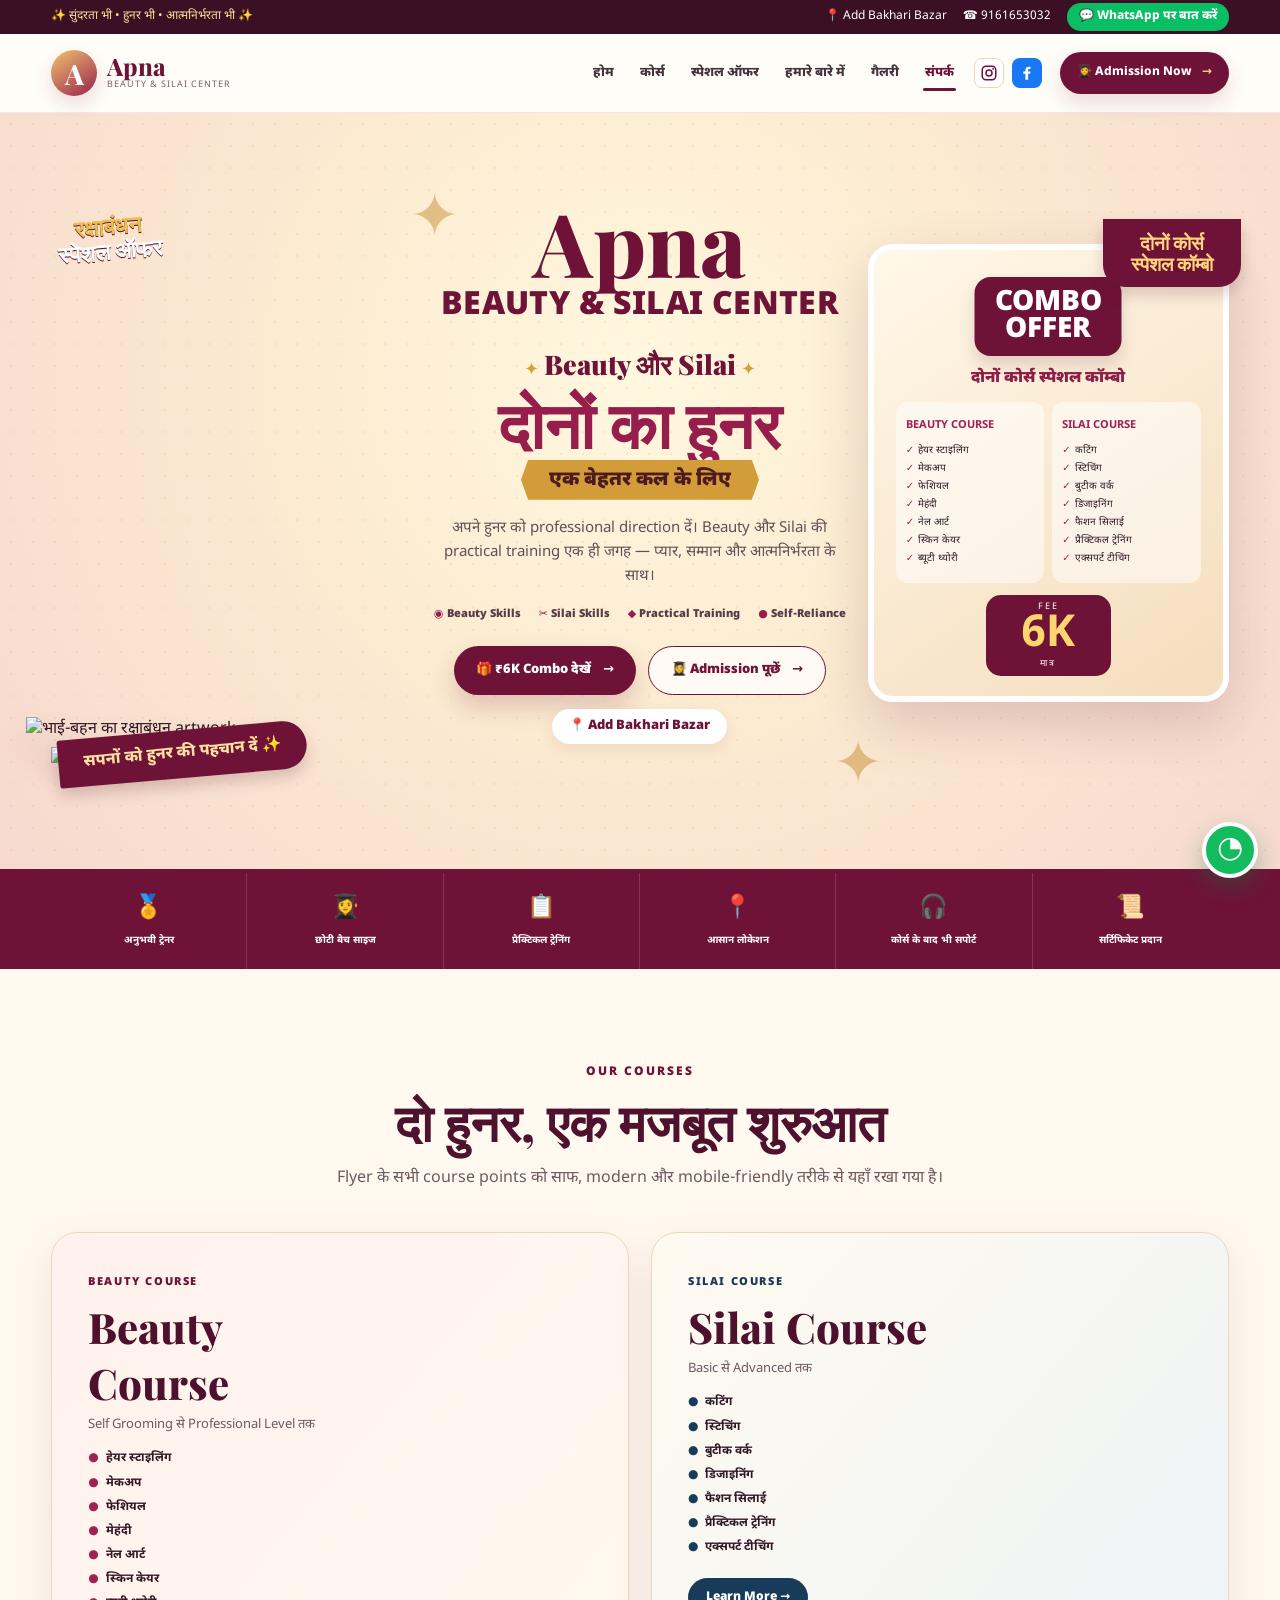
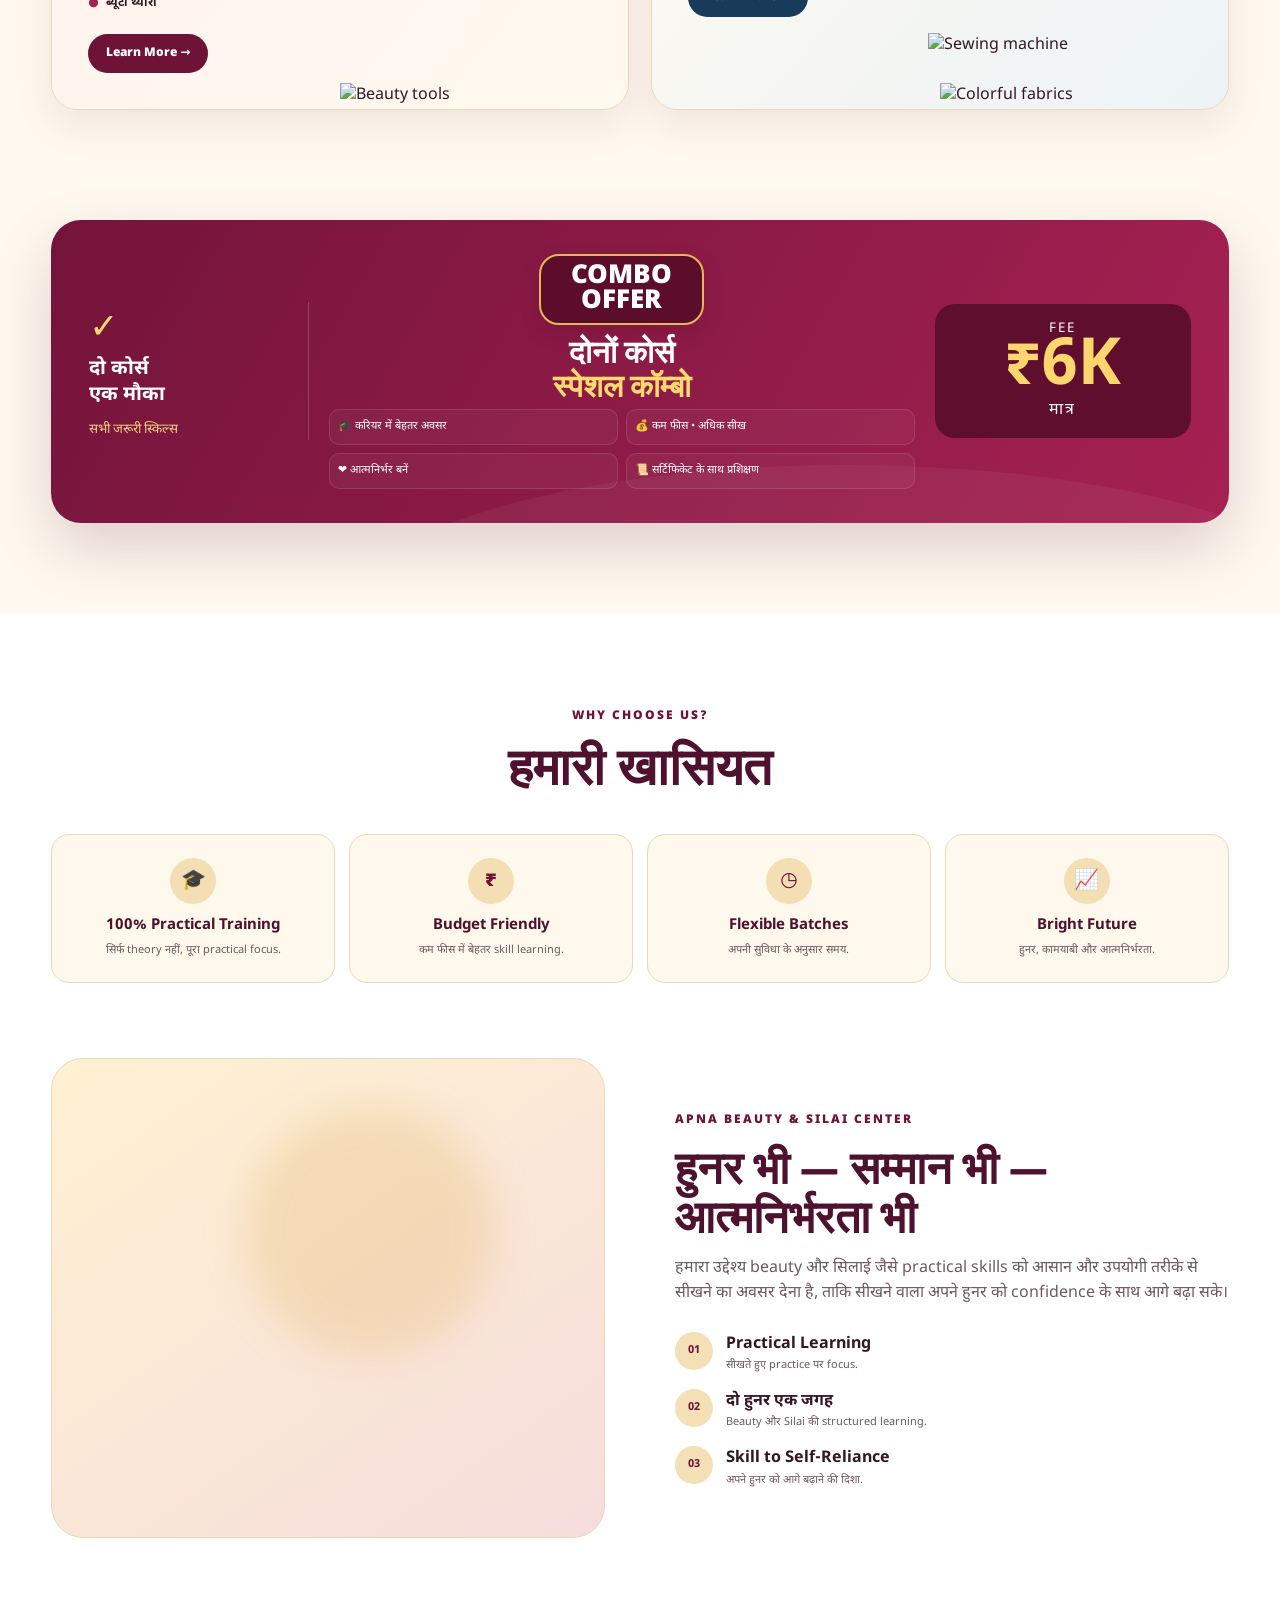
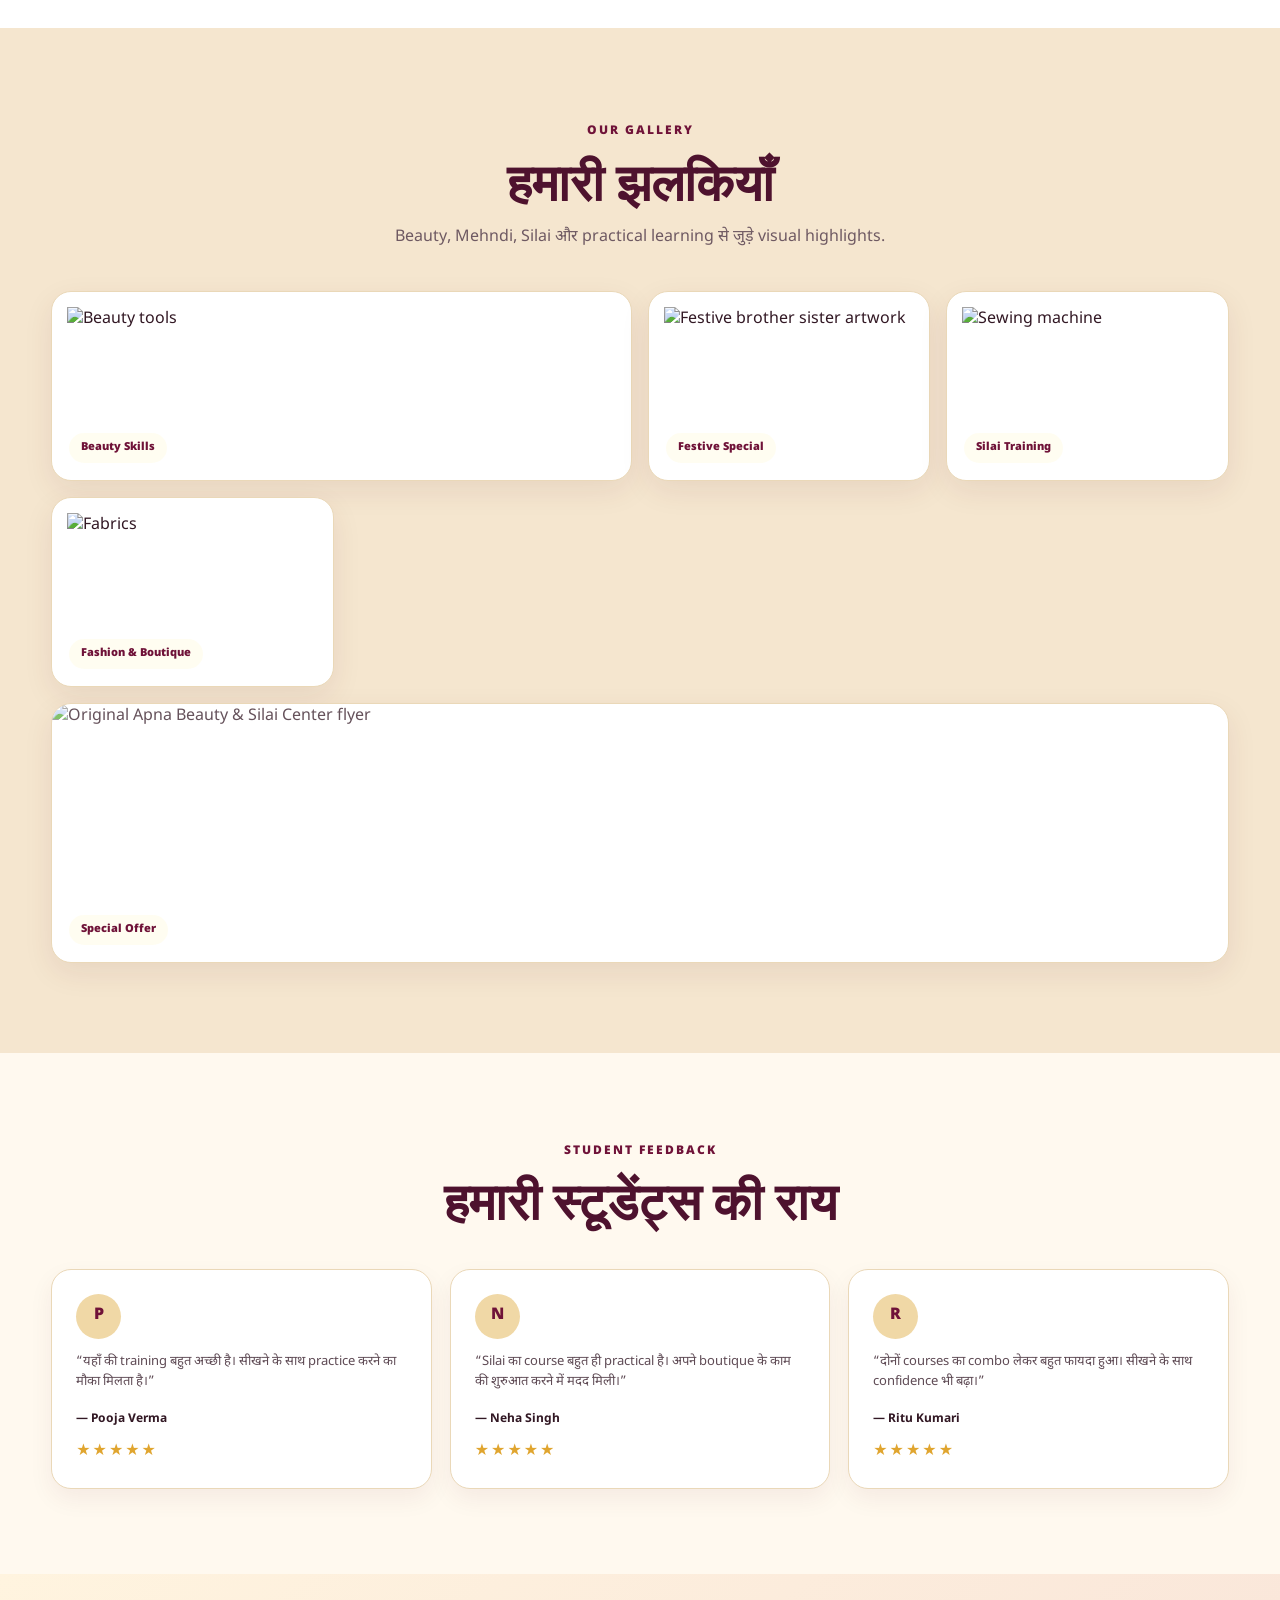
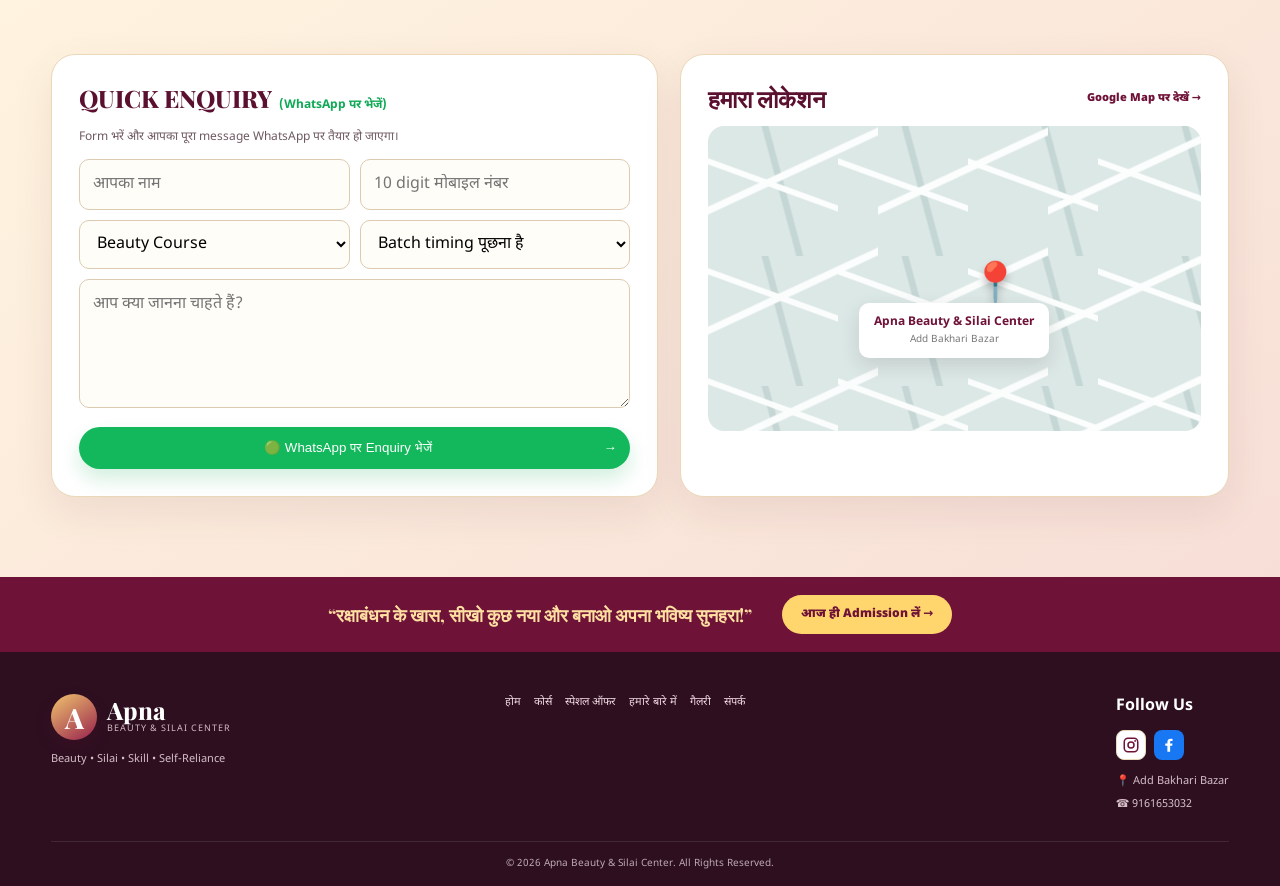
==== index.html @ 77b153a7 "Add files via upload" ====
<!doctype html>
<html lang="hi">
<head>
<meta charset="utf-8">
<meta name="viewport" content="width=device-width,initial-scale=1">
<meta name="description" content="Apna Beauty & Silai Center — Beauty Course, Silai Course, ₹6K Combo Offer. Add Bakhari Bazar.">
<meta name="theme-color" content="#6f1238">
<title>Apna Beauty & Silai Center | Add Bakhari Bazar</title>
<link rel="icon" href="assets/flyer.jpg">
<link rel="preconnect" href="https://fonts.googleapis.com">
<link rel="preconnect" href="https://fonts.gstatic.com" crossorigin>
<link href="https://fonts.googleapis.com/css2?family=Noto+Sans+Devanagari:wght@400;500;600;700;800;900&family=Playfair+Display:wght@600;700;800&display=swap" rel="stylesheet">
<link rel="stylesheet" href="styles.css">
</head>
<body>

<div class="announcement">
  <div class="container announcement-inner">
    <span>✨ सुंदरता भी • हुनर भी • आत्मनिर्भरता भी ✨</span>
    <div class="top-actions">
      <a href="#contact">📍 Add Bakhari Bazar</a>
      <a href="tel:+919161653032">☎ 9161653032</a>
      <a class="wa-mini" href="https://wa.me/919161653032" target="_blank" rel="noopener">💬 WhatsApp पर बात करें</a>
    </div>
  </div>
</div>

<header class="header">
  <div class="container nav">
    <a class="brand" href="#home">
      <span class="brand-round">A</span>
      <span><b>Apna</b><small>BEAUTY & SILAI CENTER</small></span>
    </a>
    <button class="menu" aria-label="Menu" aria-expanded="false">☰</button>
    <nav>
      <a class="active" href="#home">होम</a>
      <a href="#courses">कोर्स</a>
      <a href="#offer">स्पेशल ऑफर</a>
      <a href="#about">हमारे बारे में</a>
      <a href="#gallery">गैलरी</a>
      <a href="#contact">संपर्क</a>
    </nav>
    <div class="nav-social">
      <a id="instagramTop" aria-label="Instagram" target="_blank" rel="noopener"><svg class="social-icon" viewBox="0 0 24 24" aria-hidden="true"><rect x="3" y="3" width="18" height="18" rx="5" fill="none" stroke="currentColor" stroke-width="2"/><circle cx="12" cy="12" r="4" fill="none" stroke="currentColor" stroke-width="2"/><circle cx="17.5" cy="6.5" r="1.25" fill="currentColor"/></svg></a>
      <a id="facebookTop" aria-label="Facebook" target="_blank" rel="noopener"><svg class="social-icon" viewBox="0 0 24 24" aria-hidden="true"><path fill="currentColor" d="M13.5 21v-8h2.75l.4-3h-3.15V8.08c0-.87.24-1.46 1.5-1.46h1.76V3.94c-.31-.04-1.37-.14-2.6-.14-2.57 0-4.33 1.57-4.33 4.46V10H7v3h2.83v8h3.67Z"/></svg></a>
    </div>
    <a class="nav-admission" href="#contact">👩‍🎓 Admission Now <span>→</span></a>
  </div>
</header>

<main id="home">

<section class="hero">
  <div class="hero-decoration left-rakhi"><img src="assets/extracted/rakhi-cutout.png" alt=""></div>
  <div class="hero-decoration right-rakhi"><img src="assets/extracted/rakhi-cutout.png" alt=""></div>
  <div class="hero-decoration gift-left"><img src="assets/extracted/gift-box-cutout.png" alt=""></div>
  <div class="hero-decoration flower flower-a">✦</div>
  <div class="hero-decoration flower flower-b">✦</div>

  <div class="container hero-grid">
    <div class="hero-people-wrap">
      <div class="festive-note">रक्षाबंधन<br><b>स्पेशल ऑफर</b></div>
      <img class="hero-people" src="assets/extracted/people-cutout.png" alt="भाई-बहन का रक्षाबंधन artwork">
      <img class="hero-beauty" src="assets/extracted/beauty-tools-cutout.png" alt="Beauty products">
      <div class="hero-ribbon">सपनों को हुनर की पहचान दें ✨</div>
    </div>

    <div class="hero-copy">
      <div class="brand-title">Apna</div>
      <div class="brand-subtitle">BEAUTY & SILAI CENTER</div>
      <div class="hero-rule">✦ <span>Beauty और Silai</span> ✦</div>
      <h1>दोनों का हुनर</h1>
      <div class="hero-gold-line">एक बेहतर कल के लिए</div>
      <p>अपने हुनर को professional direction दें। Beauty और Silai की practical training एक ही जगह — प्यार, सम्मान और आत्मनिर्भरता के साथ।</p>

      <div class="hero-benefits">
        <span><i>◉</i> Beauty Skills</span>
        <span><i>✂</i> Silai Skills</span>
        <span><i>◆</i> Practical Training</span>
        <span><i>●</i> Self-Reliance</span>
      </div>

      <div class="hero-buttons">
        <a class="btn primary" href="#offer">🎁 ₹6K Combo देखें <span>→</span></a>
        <a class="btn white" href="#contact">👩‍🎓 Admission पूछें <span>→</span></a>
      </div>
      <div class="location">📍 Add Bakhari Bazar</div>
    </div>

    <div class="hero-combo">
      <div class="combo-ribbon">दोनों कोर्स<br><b>स्पेशल कॉम्बो</b></div>
      <div class="combo-card">
        <div class="combo-title">COMBO<br>OFFER</div>
        <div class="combo-sub">दोनों कोर्स स्पेशल कॉम्बो</div>
        <div class="combo-columns">
          <div><strong>BEAUTY COURSE</strong><ul><li>हेयर स्टाइलिंग</li><li>मेकअप</li><li>फेशियल</li><li>मेहंदी</li><li>नेल आर्ट</li><li>स्किन केयर</li><li>ब्यूटी थ्योरी</li></ul></div>
          <div><strong>SILAI COURSE</strong><ul><li>कटिंग</li><li>स्टिचिंग</li><li>बुटीक वर्क</li><li>डिजाइनिंग</li><li>फैशन सिलाई</li><li>प्रैक्टिकल ट्रेनिंग</li><li>एक्सपर्ट टीचिंग</li></ul></div>
        </div>
        <div class="combo-price"><small>FEE</small><b>6K</b><span>मात्र</span></div>
        <img class="combo-gift" src="assets/extracted/gift-box-cutout.png" alt="">
        <img class="combo-machine" src="assets/extracted/sewing-machine-cutout.png" alt="">
      </div>
    </div>
  </div>
</section>

<section class="trust-strip">
 <div class="container trust-grid">
  <div><span>🏅</span><b>अनुभवी ट्रेनर</b></div>
  <div><span>👩‍🎓</span><b>छोटी बैच साइज</b></div>
  <div><span>📋</span><b>प्रैक्टिकल ट्रेनिंग</b></div>
  <div><span>📍</span><b>आसान लोकेशन</b></div>
  <div><span>🎧</span><b>कोर्स के बाद भी सपोर्ट</b></div>
  <div><span>📜</span><b>सर्टिफिकेट प्रदान</b></div>
 </div>
</section>

<section id="courses" class="section courses-section">
 <div class="container">
  <div class="section-heading">
   <span class="eyebrow">OUR COURSES</span>
   <h2>दो हुनर, एक मजबूत शुरुआत</h2>
   <p>Flyer के सभी course points को साफ, modern और mobile-friendly तरीके से यहाँ रखा गया है।</p>
  </div>
  <div class="course-grid">
   <article class="big-course beauty-course">
    <div class="course-text">
      <span class="course-label">BEAUTY COURSE</span>
      <h3>Beauty Course</h3>
      <p>Self Grooming से Professional Level तक</p>
      <ul><li>हेयर स्टाइलिंग</li><li>मेकअप</li><li>फेशियल</li><li>मेहंदी</li><li>नेल आर्ट</li><li>स्किन केयर</li><li>ब्यूटी थ्योरी</li></ul>
      <a class="course-btn" href="#contact">Learn More →</a>
    </div>
    <img src="assets/extracted/beauty-tools-cutout.png" class="course-beauty-img" alt="Beauty tools">
  </article>
  <article class="big-course silai-course">
    <div class="course-text">
      <span class="course-label">SILAI COURSE</span>
      <h3>Silai Course</h3>
      <p>Basic से Advanced तक</p>
      <ul><li>कटिंग</li><li>स्टिचिंग</li><li>बुटीक वर्क</li><li>डिजाइनिंग</li><li>फैशन सिलाई</li><li>प्रैक्टिकल ट्रेनिंग</li><li>एक्सपर्ट टीचिंग</li></ul>
      <a class="course-btn blue" href="#contact">Learn More →</a>
    </div>
    <img src="assets/extracted/sewing-machine-cutout.png" class="course-machine" alt="Sewing machine">
    <img src="assets/extracted/fabrics-cutout.png" class="course-fabric" alt="Colorful fabrics">
  </article>
 </div>
 </div>
</section>

<section id="offer" class="offer-section">
 <div class="container">
  <div class="offer-card">
   <div class="offer-side"><span>✓</span><b>दो कोर्स<br>एक मौका</b><small>सभी जरूरी स्किल्स</small></div>
   <div class="offer-main">
     <div class="offer-badge">COMBO<br>OFFER</div>
     <h2>दोनों कोर्स<br><span>स्पेशल कॉम्बो</span></h2>
     <div class="offer-points"><span>🎓 करियर में बेहतर अवसर</span><span>💰 कम फीस • अधिक सीख</span><span>❤️ आत्मनिर्भर बनें</span><span>📜 सर्टिफिकेट के साथ प्रशिक्षण</span></div>
   </div>
   <div class="offer-fee"><small>FEE</small><b>₹6K</b><span>मात्र</span><img src="assets/extracted/gift-box-cutout.png" alt=""></div>
  </div>
 </div>
</section>

<section id="about" class="section about-section">
 <div class="container">
  <div class="section-heading"><span class="eyebrow">WHY CHOOSE US?</span><h2>हमारी खासियत</h2></div>
  <div class="why-grid">
   <div><span>🎓</span><h3>100% Practical Training</h3><p>सिर्फ theory नहीं, पूरा practical focus.</p></div>
   <div><span>₹</span><h3>Budget Friendly</h3><p>कम फीस में बेहतर skill learning.</p></div>
   <div><span>◷</span><h3>Flexible Batches</h3><p>अपनी सुविधा के अनुसार समय.</p></div>
   <div><span>📈</span><h3>Bright Future</h3><p>हुनर, कामयाबी और आत्मनिर्भरता.</p></div>
  </div>
  <div class="about-story">
   <div class="story-visual">
     <div class="story-glow"></div>
     <img src="assets/extracted/people-cutout.png" alt="">
     <img class="story-rakhi" src="assets/extracted/rakhi-cutout.png" alt="">
   </div>
   <div class="story-copy">
    <span class="eyebrow">APNA BEAUTY & SILAI CENTER</span>
    <h2>हुनर भी — सम्मान भी — आत्मनिर्भरता भी</h2>
    <p>हमारा उद्देश्य beauty और सिलाई जैसे practical skills को आसान और उपयोगी तरीके से सीखने का अवसर देना है, ताकि सीखने वाला अपने हुनर को confidence के साथ आगे बढ़ा सके।</p>
    <div class="story-list"><div><b>01</b><span><strong>Practical Learning</strong><small>सीखते हुए practice पर focus.</small></span></div><div><b>02</b><span><strong>दो हुनर एक जगह</strong><small>Beauty और Silai की structured learning.</small></span></div><div><b>03</b><span><strong>Skill to Self-Reliance</strong><small>अपने हुनर को आगे बढ़ाने की दिशा.</small></span></div></div>
   </div>
  </div>
 </div>
</section>

<section id="gallery" class="gallery-section">
 <div class="container">
  <div class="section-heading"><span class="eyebrow">OUR GALLERY</span><h2>हमारी झलकियाँ</h2><p>Beauty, Mehndi, Silai और practical learning से जुड़े visual highlights.</p></div>
  <div class="gallery-grid">
   <div class="gallery-item large"><img src="assets/extracted/beauty-tools-cutout.png" alt="Beauty tools"><span>Beauty Skills</span></div>
   <div class="gallery-item"><img src="assets/extracted/people-cutout.png" alt="Festive brother sister artwork"><span>Festive Special</span></div>
   <div class="gallery-item"><img src="assets/extracted/sewing-machine-cutout.png" alt="Sewing machine"><span>Silai Training</span></div>
   <div class="gallery-item"><img src="assets/extracted/fabrics-cutout.png" alt="Fabrics"><span>Fashion & Boutique</span></div>
   <div class="gallery-item full"><img src="assets/flyer.jpg" alt="Original Apna Beauty & Silai Center flyer"><span>Special Offer</span></div>
  </div>
 </div>
</section>

<section class="reviews-section">
 <div class="container">
  <div class="section-heading"><span class="eyebrow">STUDENT FEEDBACK</span><h2>हमारी स्टूडेंट्स की राय</h2></div>
  <div class="review-grid">
   <article><div class="avatar">P</div><p>“यहाँ की training बहुत अच्छी है। सीखने के साथ practice करने का मौका मिलता है।”</p><b>— Pooja Verma</b><span>★★★★★</span></article>
   <article><div class="avatar">N</div><p>“Silai का course बहुत ही practical है। अपने boutique के काम की शुरुआत करने में मदद मिली।”</p><b>— Neha Singh</b><span>★★★★★</span></article>
   <article><div class="avatar">R</div><p>“दोनों courses का combo लेकर बहुत फायदा हुआ। सीखने के साथ confidence भी बढ़ा।”</p><b>— Ritu Kumari</b><span>★★★★★</span></article>
  </div>
 </div>
</section>

<section id="contact" class="contact-section">
 <div class="container contact-grid">
  <div class="enquiry-card">
   <div class="enquiry-title"><span>QUICK ENQUIRY</span><b>(WhatsApp पर भेजें)</b></div>
   <p>Form भरें और आपका पूरा message WhatsApp पर तैयार हो जाएगा।</p>
   <form id="enquiryForm">
    <div class="form-row"><input id="name" required placeholder="आपका नाम"><input id="phone" required inputmode="numeric" placeholder="10 digit मोबाइल नंबर"></div>
    <div class="form-row"><select id="course"><option>Beauty Course</option><option>Silai Course</option><option>Combo Offer — ₹6K</option></select><select id="batch"><option>Batch timing पूछना है</option><option>Morning</option><option>Afternoon</option><option>Evening</option></select></div>
    <textarea id="message" rows="4" placeholder="आप क्या जानना चाहते हैं?"></textarea>
    <button class="whatsapp-submit" type="submit">🟢 WhatsApp पर Enquiry भेजें <span>→</span></button>
    <div id="formNote"></div>
   </form>
  </div>
  <div class="location-card">
   <div class="location-title"><span>हमारा लोकेशन</span><a href="https://www.google.com/maps/search/?api=1&query=Add+Bakhari+Bazar" target="_blank" rel="noopener">Google Map पर देखें →</a></div>
   <div class="fake-map">
    <div class="map-grid"></div>
    <div class="map-pin">📍</div>
    <div class="map-label"><b>Apna Beauty & Silai Center</b><small>Add Bakhari Bazar</small></div>
   </div>
  </div>
 </div>
</section>

<section class="final-cta">
 <div class="container">
  <p>“रक्षाबंधन के खास, सीखो कुछ नया और बनाओ अपना भविष्य सुनहरा!”</p>
  <a href="#contact">आज ही Admission लें →</a>
 </div>
</section>
</main>

<footer>
 <div class="container footer-main">
  <div class="footer-brand"><a class="brand" href="#home"><span class="brand-round">A</span><span><b>Apna</b><small>BEAUTY & SILAI CENTER</small></span></a><p>Beauty • Silai • Skill • Self-Reliance</p></div>
  <div class="footer-links"><a href="#home">होम</a><a href="#courses">कोर्स</a><a href="#offer">स्पेशल ऑफर</a><a href="#about">हमारे बारे में</a><a href="#gallery">गैलरी</a><a href="#contact">संपर्क</a></div>
  <div class="footer-contact"><b>Follow Us</b><div class="socials"><a id="instagramFooter" aria-label="Instagram" target="_blank" rel="noopener"><svg class="social-icon" viewBox="0 0 24 24" aria-hidden="true"><rect x="3" y="3" width="18" height="18" rx="5" fill="none" stroke="currentColor" stroke-width="2"/><circle cx="12" cy="12" r="4" fill="none" stroke="currentColor" stroke-width="2"/><circle cx="17.5" cy="6.5" r="1.25" fill="currentColor"/></svg></a><a id="facebookFooter" aria-label="Facebook" target="_blank" rel="noopener"><svg class="social-icon" viewBox="0 0 24 24" aria-hidden="true"><path fill="currentColor" d="M13.5 21v-8h2.75l.4-3h-3.15V8.08c0-.87.24-1.46 1.5-1.46h1.76V3.94c-.31-.04-1.37-.14-2.6-.14-2.57 0-4.33 1.57-4.33 4.46V10H7v3h2.83v8h3.67Z"/></svg></a></div><span>📍 Add Bakhari Bazar</span><a href="tel:+919161653032">☎ 9161653032</a></div>
 </div>
 <div class="container copyright">© <span id="year"></span> Apna Beauty & Silai Center. All Rights Reserved.</div>
</footer>

<a class="floating-wa" href="https://wa.me/919161653032" target="_blank" rel="noopener" aria-label="WhatsApp">◔</a>
<script src="script.js"></script>
</body>
</html>
---- styles.css ----
.social-icon{width:18px;height:18px;display:block}
:root{
--maroon:#6f1238;--maroon2:#971d4d;--wine:#3b1024;--gold:#d6a13d;--gold2:#f4d37b;
--cream:#fff7e7;--paper:#fffdf8;--ink:#321824;--muted:#6e5962;--line:#ead8b8;--blue:#173b59;
}
*{box-sizing:border-box}html{scroll-behavior:smooth}body{margin:0;color:var(--ink);background:var(--cream);font-family:"Noto Sans Devanagari",system-ui,sans-serif;line-height:1.6}img{max-width:100%;display:block}.container{width:min(1180px,92%);margin:auto}a{transition:.2s ease}
.announcement{background:var(--wine);color:#f9df99;font-size:12px}.announcement-inner{min-height:34px;display:flex;align-items:center;justify-content:space-between;gap:20px}.top-actions{display:flex;align-items:center;gap:16px}.top-actions a{color:#fff;text-decoration:none}.top-actions .wa-mini{background:#0abf63;border-radius:999px;padding:4px 12px;font-weight:800}
.header{position:sticky;top:0;z-index:50;background:#fffdf9ee;backdrop-filter:blur(16px);border-bottom:1px solid #74153a18}.nav{min-height:78px;display:flex;align-items:center;gap:18px}.brand{display:flex;align-items:center;gap:10px;text-decoration:none;color:var(--maroon);margin-right:auto}.brand-round{width:46px;height:46px;border-radius:50%;display:grid;place-items:center;color:#fff;background:linear-gradient(145deg,#f1c56e,#97204c);font:800 28px "Playfair Display";box-shadow:0 8px 18px #74153a25}.brand b{display:block;font:800 24px/1 "Playfair Display"}.brand small{display:block;font-size:9px;letter-spacing:1px;color:#76636b}.nav nav{display:flex;gap:22px}.nav nav a{font-weight:800;font-size:13px;color:#44333b;text-decoration:none;padding:27px 2px;position:relative}.nav nav a:hover,.nav nav a.active{color:var(--maroon)}.nav nav a.active:after{content:"";height:3px;border-radius:3px;background:var(--maroon);position:absolute;bottom:19px;left:0;right:0}.nav-social{display:flex;gap:8px}.nav-social a,.socials a{width:30px;height:30px;border-radius:8px;display:grid;place-items:center;background:#fff;border:1px solid var(--line);color:var(--maroon);font-weight:900;text-decoration:none;font-size:20px}.nav-social a:nth-child(2),.socials a:nth-child(2){background:#1877f2;color:#fff;border:0}.nav-admission{background:var(--maroon);color:#fff;text-decoration:none;border-radius:999px;padding:11px 17px;font-weight:800;font-size:12px;box-shadow:0 9px 20px #74153a25}.nav-admission span{color:var(--gold2);margin-left:7px}.menu{display:none;background:none;border:0;font-size:26px;color:var(--maroon)}
.hero{position:relative;overflow:hidden;min-height:760px;padding:55px 0 72px;background:radial-gradient(circle at 50% 35%,#fff8df 0,#fcebd1 42%,#f7d9cf 100%);border-bottom:4px solid var(--maroon)}.hero:before{content:"";position:absolute;inset:0;background:radial-gradient(#b57d3728 1px,transparent 1px);background-size:22px 22px;opacity:.65}.hero-grid{position:relative;z-index:2;display:grid;grid-template-columns:1fr 1.15fr 1fr;gap:20px;align-items:center}.hero-people-wrap{position:relative;min-height:610px}.hero-people{position:absolute;width:90%;left:-7%;bottom:35px;filter:drop-shadow(0 20px 15px #4a10252b)}.hero-beauty{position:absolute;width:68%;left:0;bottom:5px;z-index:2;filter:drop-shadow(0 14px 10px #4a102530)}.festive-note{position:absolute;left:6px;top:45px;color:#f0bd52;font:700 23px/1.1 "Playfair Display";z-index:3;transform:rotate(-5deg);text-align:center;text-shadow:0 1px 0 #4b0f28}.festive-note b{color:#fff}.hero-ribbon{position:absolute;z-index:4;left:2%;bottom:0;background:var(--maroon);color:#ffe0a0;padding:11px 25px;border-radius:3px 30px 30px 3px;transform:rotate(-5deg);font-weight:800;box-shadow:0 8px 15px #4a102530}.hero-decoration{position:absolute;z-index:1}.hero-decoration img{width:100%}.left-rakhi{left:-75px;top:80px;width:220px;transform:rotate(-8deg)}.right-rakhi{right:-60px;top:60px;width:230px;transform:rotate(8deg)}.gift-left{left:20px;bottom:0;width:130px;transform:rotate(-8deg)}.flower{color:#c79036;font-size:60px;opacity:.5}.flower-a{left:32%;top:8%}.flower-b{right:31%;bottom:7%}
.hero-copy{text-align:center;position:relative;z-index:4}.brand-title{font:800 clamp(58px,7vw,88px)/.9 "Playfair Display";color:var(--maroon)}.brand-subtitle{font-size:clamp(23px,2.5vw,34px);font-weight:900;color:var(--maroon);letter-spacing:.4px}.hero-rule{margin-top:10px;color:var(--gold);font-size:18px;font-weight:900}.hero-rule span{color:var(--maroon);font-family:"Playfair Display";font-size:27px}.hero-copy h1{font:800 clamp(45px,5vw,64px)/1 "Playfair Display";margin:5px 0;color:var(--maroon2)}.hero-gold-line{display:inline-block;background:#d29d39;color:#4c1b1f;padding:4px 28px;font-size:20px;font-weight:900;clip-path:polygon(3% 0,97% 0,100% 50%,97% 100%,3% 100%,0 50%)}.hero-copy p{font-size:15px;color:#654e58;max-width:600px;margin:17px auto}.hero-benefits{display:flex;justify-content:center;gap:18px;flex-wrap:wrap;font-size:11px;font-weight:900;color:#593c48}.hero-benefits i{color:var(--maroon2);font-style:normal}.hero-buttons{display:flex;justify-content:center;gap:12px;flex-wrap:wrap;margin:23px 0 14px}.btn{display:inline-flex;gap:12px;align-items:center;border-radius:999px;padding:13px 22px;text-decoration:none;font-weight:900;font-size:13px}.btn.primary{background:var(--maroon);color:#fff;box-shadow:0 12px 25px #74153a32}.btn.white{background:#fffaf3;color:var(--maroon);border:1px solid var(--maroon)}.location{display:inline-block;background:#fff;border-radius:999px;padding:7px 17px;color:var(--maroon);font-weight:900;font-size:13px;box-shadow:0 5px 15px #5b193015}
.hero-combo{position:relative;z-index:4}.combo-ribbon{position:absolute;right:-12px;top:-25px;background:var(--maroon);color:#ffd67b;padding:13px 28px;border-radius:0 0 22px 22px;font:700 19px/1.1 "Playfair Display";text-align:center;z-index:5;box-shadow:0 8px 15px #4a102530}.combo-card{position:relative;overflow:hidden;background:linear-gradient(145deg,#fff8e9,#f5ddbd);border:6px solid #fff;border-radius:25px;padding:27px 22px 20px;box-shadow:0 22px 55px #5a16352e}.combo-title{text-align:center;background:var(--maroon);color:#fff;padding:13px 20px;border-radius:16px;font-size:28px;font-weight:900;line-height:.95;display:inline-block;margin:0 auto;left:50%;position:relative;transform:translateX(-50%);box-shadow:0 9px 16px #5a163528}.combo-sub{text-align:center;color:#8e1f4a;font-weight:900;margin:10px}.combo-columns{display:grid;grid-template-columns:1fr 1fr;gap:8px}.combo-columns>div{background:#fff8;border-radius:12px;padding:10px}.combo-columns strong{font-size:11px;color:#a02150}.combo-columns ul{list-style:none;padding:0;margin:5px 0;font-size:10px;line-height:1.8}.combo-columns li:before{content:"✓";color:#a02150;font-weight:900;margin-right:4px}.combo-price{margin:12px auto 0;width:125px;text-align:center;background:var(--maroon);color:#fff;border-radius:15px;padding:5px;position:relative;z-index:3}.combo-price small,.combo-price span{display:block;font-size:9px;letter-spacing:2px}.combo-price b{display:block;color:#ffd56e;font-size:44px;line-height:.95}.combo-gift{position:absolute;width:90px;right:-5px;bottom:-7px}.combo-machine{position:absolute;width:145px;left:-20px;bottom:-8px;opacity:.95}
.trust-strip{background:var(--maroon);color:#fff}.trust-grid{display:grid;grid-template-columns:repeat(6,1fr)}.trust-grid div{text-align:center;padding:17px 8px;border-right:1px solid #ffffff25}.trust-grid div:last-child{border:0}.trust-grid span{display:block;font-size:23px;color:var(--gold2)}.trust-grid b{font-size:10px}
.section{padding:90px 0}.courses-section{background:#fff9ef}.section-heading{text-align:center;max-width:780px;margin:0 auto 40px}.eyebrow{color:var(--maroon);font-size:12px;letter-spacing:2px;font-weight:900}.section-heading h2{font:800 clamp(35px,4vw,52px)/1.12 "Playfair Display";color:#4e122e;margin:8px 0 12px}.section-heading p{color:var(--muted)}
.course-grid{display:grid;grid-template-columns:1fr 1fr;gap:22px}.big-course{position:relative;min-height:450px;overflow:hidden;border-radius:26px;padding:36px;border:1px solid var(--line);box-shadow:0 15px 40px #5b173018;background:#fff}.beauty-course{background:linear-gradient(130deg,#fff1ed,#fffaf0)}.silai-course{background:linear-gradient(130deg,#fffaf0,#edf3f6)}.course-text{position:relative;z-index:3;width:56%}.course-label{font-size:11px;font-weight:900;letter-spacing:1.6px;color:var(--maroon)}.silai-course .course-label{color:var(--blue)}.course-text h3{font:800 42px "Playfair Display";margin:4px 0;color:#4d112d}.course-text p{font-size:13px;color:var(--muted);margin:0 0 14px}.course-text ul{list-style:none;padding:0;margin:0;display:grid;gap:5px;font-size:12px;font-weight:700}.course-text li:before{content:"●";color:#a02250;margin-right:7px}.silai-course li:before{color:var(--blue)}.course-btn{display:inline-block;margin-top:20px;background:var(--maroon);color:#fff;padding:10px 18px;border-radius:999px;text-decoration:none;font-weight:900;font-size:12px}.course-btn.blue{background:var(--blue)}.course-beauty-img{position:absolute;width:55%;right:-5%;bottom:0;z-index:2}.course-machine{position:absolute;width:55%;right:-3%;bottom:50px;z-index:2}.course-fabric{position:absolute;width:50%;right:0;bottom:0;z-index:3}
.offer-section{padding:20px 0 90px;background:#fff9ef}.offer-card{position:relative;overflow:hidden;display:grid;grid-template-columns:.6fr 1.6fr .7fr;align-items:center;gap:20px;background:linear-gradient(120deg,#74143b,#a52152);border-radius:30px;padding:34px 38px;color:#fff;box-shadow:0 25px 60px #5a153530}.offer-card:before{content:"";position:absolute;inset:auto -10% -80% 25%;height:300px;border-radius:50%;background:#ffffff0c}.offer-side{border-right:1px solid #ffffff2c;padding-right:20px}.offer-side span{display:block;font-size:35px;color:#ffd86f}.offer-side b{font-size:20px;line-height:1.1}.offer-side small{display:block;margin-top:10px;color:#f2cf85}.offer-main{text-align:center}.offer-badge{display:inline-block;background:#5d0d2c;border:2px solid #e3b957;border-radius:20px;padding:9px 30px;font-weight:900;font-size:26px;line-height:.95;box-shadow:0 8px 20px #4d0d2830}.offer-main h2{font:800 31px/1.1 "Playfair Display";margin:8px 0}.offer-main h2 span{color:#ffd86f}.offer-points{display:grid;grid-template-columns:1fr 1fr;gap:8px;font-size:11px;text-align:left}.offer-points span{background:#ffffff0b;border:1px solid #ffffff1c;border-radius:10px;padding:8px}.offer-fee{position:relative;text-align:center;background:#5f0e2e;border-radius:20px;padding:14px;z-index:2}.offer-fee small,.offer-fee span{display:block;letter-spacing:2px}.offer-fee b{display:block;color:#ffd66e;font-size:65px;line-height:.9}.offer-fee img{position:absolute;width:80px;right:-20px;bottom:-28px}
.about-section{background:#fff}.why-grid{display:grid;grid-template-columns:repeat(4,1fr);gap:14px;margin-bottom:75px}.why-grid>div{background:#fff8ec;border:1px solid var(--line);border-radius:18px;padding:23px;text-align:center}.why-grid span{width:46px;height:46px;display:grid;place-items:center;margin:auto;background:#f4deb3;color:var(--maroon);border-radius:50%;font-weight:900;font-size:20px}.why-grid h3{font-size:15px;color:#4e122e;margin:10px 0 4px}.why-grid p{font-size:11px;color:var(--muted);margin:0}.about-story{display:grid;grid-template-columns:1fr 1fr;gap:70px;align-items:center}.story-visual{position:relative;min-height:480px;background:linear-gradient(145deg,#fff1d1,#f6dddc);border-radius:32px;overflow:hidden;border:1px solid var(--line)}.story-visual>img:first-of-type{position:absolute;width:75%;left:10%;bottom:-10px;z-index:2}.story-rakhi{position:absolute!important;width:180px!important;right:-15px;top:15px;z-index:3;transform:rotate(8deg)}.story-glow{position:absolute;width:250px;height:250px;border-radius:50%;background:#d59e3a33;filter:blur(20px);left:35%;top:10%}.story-copy h2{font:800 45px/1.1 "Playfair Display";color:#4e122e;margin:8px 0 15px}.story-copy>p{color:var(--muted)}.story-list{display:grid;gap:14px;margin-top:25px}.story-list>div{display:flex;gap:13px}.story-list b{width:38px;height:38px;display:grid;place-items:center;background:#f4dfb7;color:var(--maroon);border-radius:50%;font-size:11px}.story-list strong,.story-list small{display:block}.story-list small{color:var(--muted);font-size:11px}
.gallery-section{padding:90px 0;background:#f5e6cf}.gallery-grid{display:grid;grid-template-columns:repeat(4,1fr);gap:16px}.gallery-item{position:relative;min-height:190px;border-radius:20px;overflow:hidden;background:#fff;border:1px solid var(--line);display:flex;align-items:flex-end;padding:17px;box-shadow:0 10px 30px #5a173315}.gallery-item.large{grid-column:span 2}.gallery-item.full{grid-column:1/-1;min-height:260px}.gallery-item img{position:absolute;inset:0;width:100%;height:100%;object-fit:contain;padding:15px}.gallery-item.full img{object-fit:cover;padding:0;opacity:.75}.gallery-item span{position:relative;z-index:2;background:#fffdf0e8;border-radius:999px;padding:6px 12px;color:var(--maroon);font-weight:900;font-size:11px}
.reviews-section{padding:85px 0;background:#fff9ef}.review-grid{display:grid;grid-template-columns:repeat(3,1fr);gap:18px}.review-grid article{background:#fff;border:1px solid var(--line);border-radius:20px;padding:24px;box-shadow:0 10px 25px #5a173310}.avatar{width:45px;height:45px;display:grid;place-items:center;border-radius:50%;background:#f0d8a6;color:var(--maroon);font-weight:900}.review-grid p{color:#5f4b55;font-size:13px}.review-grid b{font-size:12px}.review-grid span{display:block;color:#e0a52f;margin-top:7px;letter-spacing:2px}
.contact-section{padding:80px 0;background:linear-gradient(145deg,#fff4df,#f7dfd7)}.contact-grid{display:grid;grid-template-columns:1.05fr .95fr;gap:22px}.enquiry-card,.location-card{background:#fff;border:1px solid var(--line);border-radius:24px;padding:27px;box-shadow:0 15px 40px #5a173315}.enquiry-title{display:flex;align-items:baseline;gap:7px;color:#5b102f}.enquiry-title span{font:800 24px "Playfair Display"}.enquiry-title b{color:#10a956;font-size:12px}.enquiry-card>p{color:var(--muted);font-size:12px}.form-row{display:grid;grid-template-columns:1fr 1fr;gap:10px;margin-bottom:10px}.enquiry-card input,.enquiry-card select,.enquiry-card textarea{width:100%;padding:12px 13px;border:1px solid #dccbb1;border-radius:10px;background:#fffdf8;font:inherit;outline:none}.enquiry-card input:focus,.enquiry-card select:focus,.enquiry-card textarea:focus{border-color:#a52350;box-shadow:0 0 0 3px #a5235014}.whatsapp-submit{width:100%;border:0;border-radius:999px;background:#13b85c;color:#fff;padding:13px;font:800 13px inherit;cursor:pointer;margin-top:10px;box-shadow:0 10px 20px #13a95730}.whatsapp-submit span{float:right}.formNote{font-size:11px;color:#55705e;margin-top:9px}.location-title{display:flex;justify-content:space-between;align-items:center;gap:15px;margin-bottom:12px}.location-title span{font:800 24px "Playfair Display";color:#5b102f}.location-title a{font-size:11px;color:var(--maroon);font-weight:900;text-decoration:none}.fake-map{height:305px;border-radius:16px;overflow:hidden;position:relative;background:#dce8e6}.map-grid{position:absolute;inset:0;background:linear-gradient(20deg,transparent 45%,#fff 46%,#fff 49%,transparent 50%),linear-gradient(155deg,transparent 40%,#fff 41%,#fff 44%,transparent 45%),linear-gradient(75deg,transparent 50%,#c3d5d3 51%,#c3d5d3 54%,transparent 55%);background-size:130px 110px,170px 120px,140px 130px;opacity:.9}.map-pin{position:absolute;left:53%;top:42%;font-size:42px;filter:drop-shadow(0 6px 4px #3335)}.map-label{position:absolute;left:50%;top:58%;transform:translateX(-50%);background:#fff;padding:10px 15px;border-radius:10px;box-shadow:0 7px 20px #2222;text-align:center;min-width:190px}.map-label b,.map-label small{display:block}.map-label b{font-size:12px;color:var(--maroon)}.map-label small{font-size:10px;color:#777}
.final-cta{background:var(--maroon);color:#ffe0a1;padding:18px 0}.final-cta .container{display:flex;align-items:center;justify-content:center;gap:30px}.final-cta p{font:700 18px "Playfair Display";margin:0}.final-cta a{background:#ffd66e;color:var(--maroon);padding:10px 19px;border-radius:999px;text-decoration:none;font-weight:900;font-size:12px}
footer{background:#2d0f20;color:#fff}.footer-main{padding:42px 0 28px;display:grid;grid-template-columns:1.1fr 1fr .8fr;gap:30px;align-items:start}.footer-brand .brand{color:#fff}.footer-brand .brand small{color:#d4bac4}.footer-brand p{font-size:11px;color:#d6bec7}.footer-links{display:flex;flex-wrap:wrap;gap:13px}.footer-links a{color:#f2d9e1;text-decoration:none;font-size:11px}.footer-contact{justify-self:end}.footer-contact>b{display:block;margin-bottom:10px}.socials{display:flex;gap:8px;margin-bottom:13px}.footer-contact>span,.footer-contact>a{display:block;color:#d6bec7;text-decoration:none;font-size:11px;margin-top:5px}.copyright{border-top:1px solid #ffffff18;padding:14px 0;text-align:center;color:#bfaab3;font-size:10px}
.floating-wa{position:fixed;right:22px;bottom:22px;z-index:100;width:56px;height:56px;border-radius:50%;display:grid;place-items:center;background:#12bb5d;color:#fff;text-decoration:none;font-size:30px;box-shadow:0 10px 25px #0a7f3e55;border:4px solid #fff}
@media(max-width:1050px){.nav nav{gap:13px}.nav-admission{display:none}.hero-grid{grid-template-columns:.8fr 1.2fr}.hero-people-wrap{display:none}.hero-combo{display:none}.hero-copy{grid-column:1/-1;max-width:850px;margin:auto}.hero{min-height:680px}.hero-decoration.right-rakhi{right:5px}.hero-decoration.left-rakhi{left:5px}.trust-grid{grid-template-columns:repeat(3,1fr)}.trust-grid div:nth-child(3){border-right:0}.about-story{gap:35px}}
@media(max-width:800px){.top-actions{display:none}.announcement-inner{justify-content:center}.nav{min-height:68px}.menu{display:block}.nav nav{display:none;position:absolute;left:0;right:0;top:68px;background:#fffdf9;padding:15px 5%;flex-direction:column;gap:4px;border-bottom:1px solid var(--line)}.nav nav.open{display:flex}.nav nav a{padding:9px}.nav nav a.active:after{display:none}.nav-social{margin-left:auto}.hero{padding:35px 0 60px}.hero-copy{padding:0 10px}.brand-title{font-size:62px}.hero-decoration{opacity:.65}.right-rakhi{width:160px}.left-rakhi{width:160px}.course-grid,.about-story,.contact-grid{grid-template-columns:1fr}.why-grid{grid-template-columns:1fr 1fr}.gallery-grid{grid-template-columns:1fr 1fr}.gallery-item.large,.gallery-item.full{grid-column:1/-1}.review-grid{grid-template-columns:1fr}.footer-main{grid-template-columns:1fr 1fr}.footer-contact{justify-self:start}.final-cta .container{flex-direction:column;gap:10px;text-align:center}}
@media(max-width:540px){.brand small{display:none}.nav-social{display:none}.hero{min-height:650px}.hero-decoration.left-rakhi{left:-60px;top:25px}.hero-decoration.right-rakhi{right:-65px;top:35px}.hero-decoration.gift-left{width:90px;left:-10px}.brand-title{font-size:52px}.brand-subtitle{font-size:19px}.hero-rule span{font-size:21px}.hero-copy h1{font-size:45px}.hero-gold-line{font-size:15px}.hero-copy p{font-size:13px}.hero-benefits{gap:8px;font-size:9px}.btn{padding:11px 15px}.trust-grid{grid-template-columns:1fr 1fr}.trust-grid div:nth-child(odd){border-right:1px solid #ffffff25}.trust-grid div:nth-child(even){border-right:0}.section{padding:65px 0}.big-course{min-height:580px;padding:25px}.course-text{width:100%}.course-beauty-img{width:72%;bottom:20px}.course-machine{width:68%;bottom:80px}.course-fabric{width:63%}.offer-card{grid-template-columns:1fr;padding:28px 20px;text-align:center}.offer-side{border-right:0;border-bottom:1px solid #ffffff25;padding:0 0 15px}.offer-points{grid-template-columns:1fr;text-align:center}.offer-fee{max-width:170px;margin:auto}.offer-fee img{width:65px}.why-grid{grid-template-columns:1fr}.gallery-grid{grid-template-columns:1fr}.gallery-item.large,.gallery-item.full{grid-column:auto}.form-row{grid-template-columns:1fr}.footer-main{grid-template-columns:1fr}.footer-contact{justify-self:start}.floating-wa{right:15px;bottom:15px}.final-cta p{font-size:15px}}
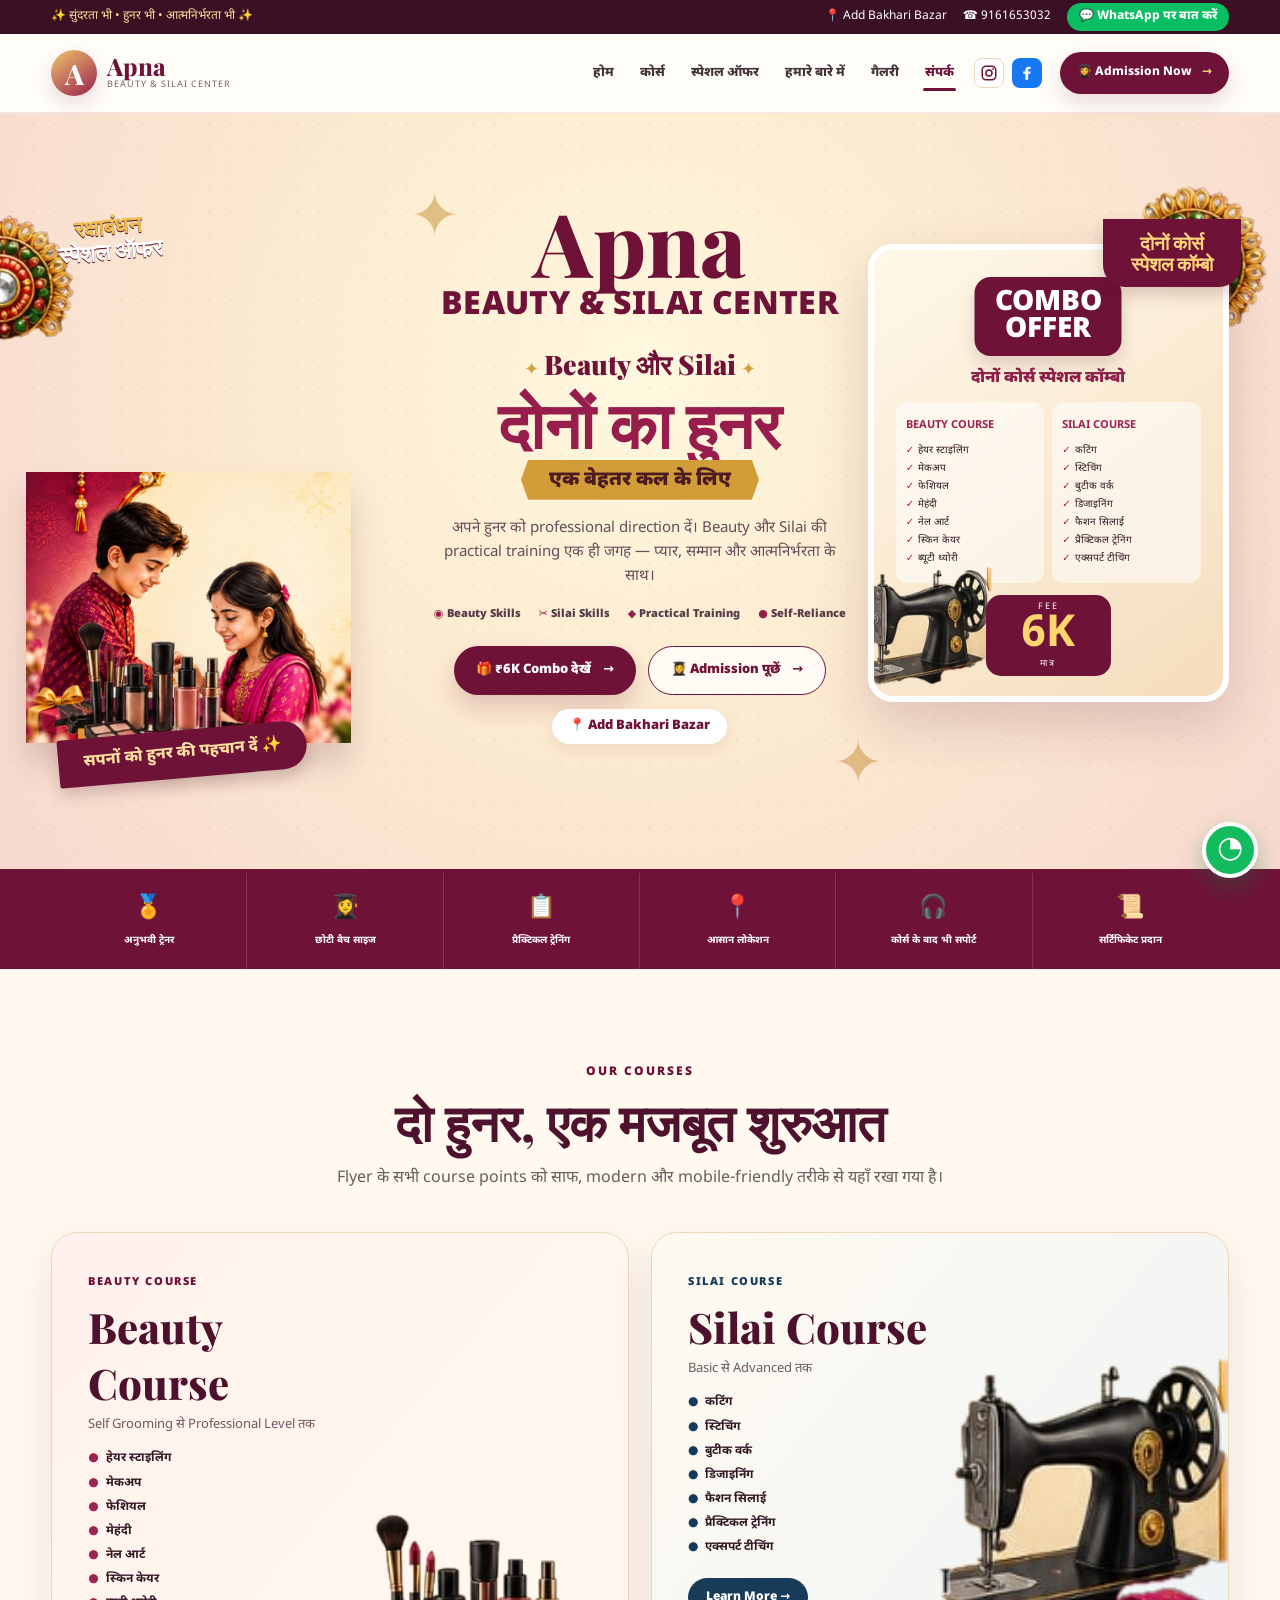
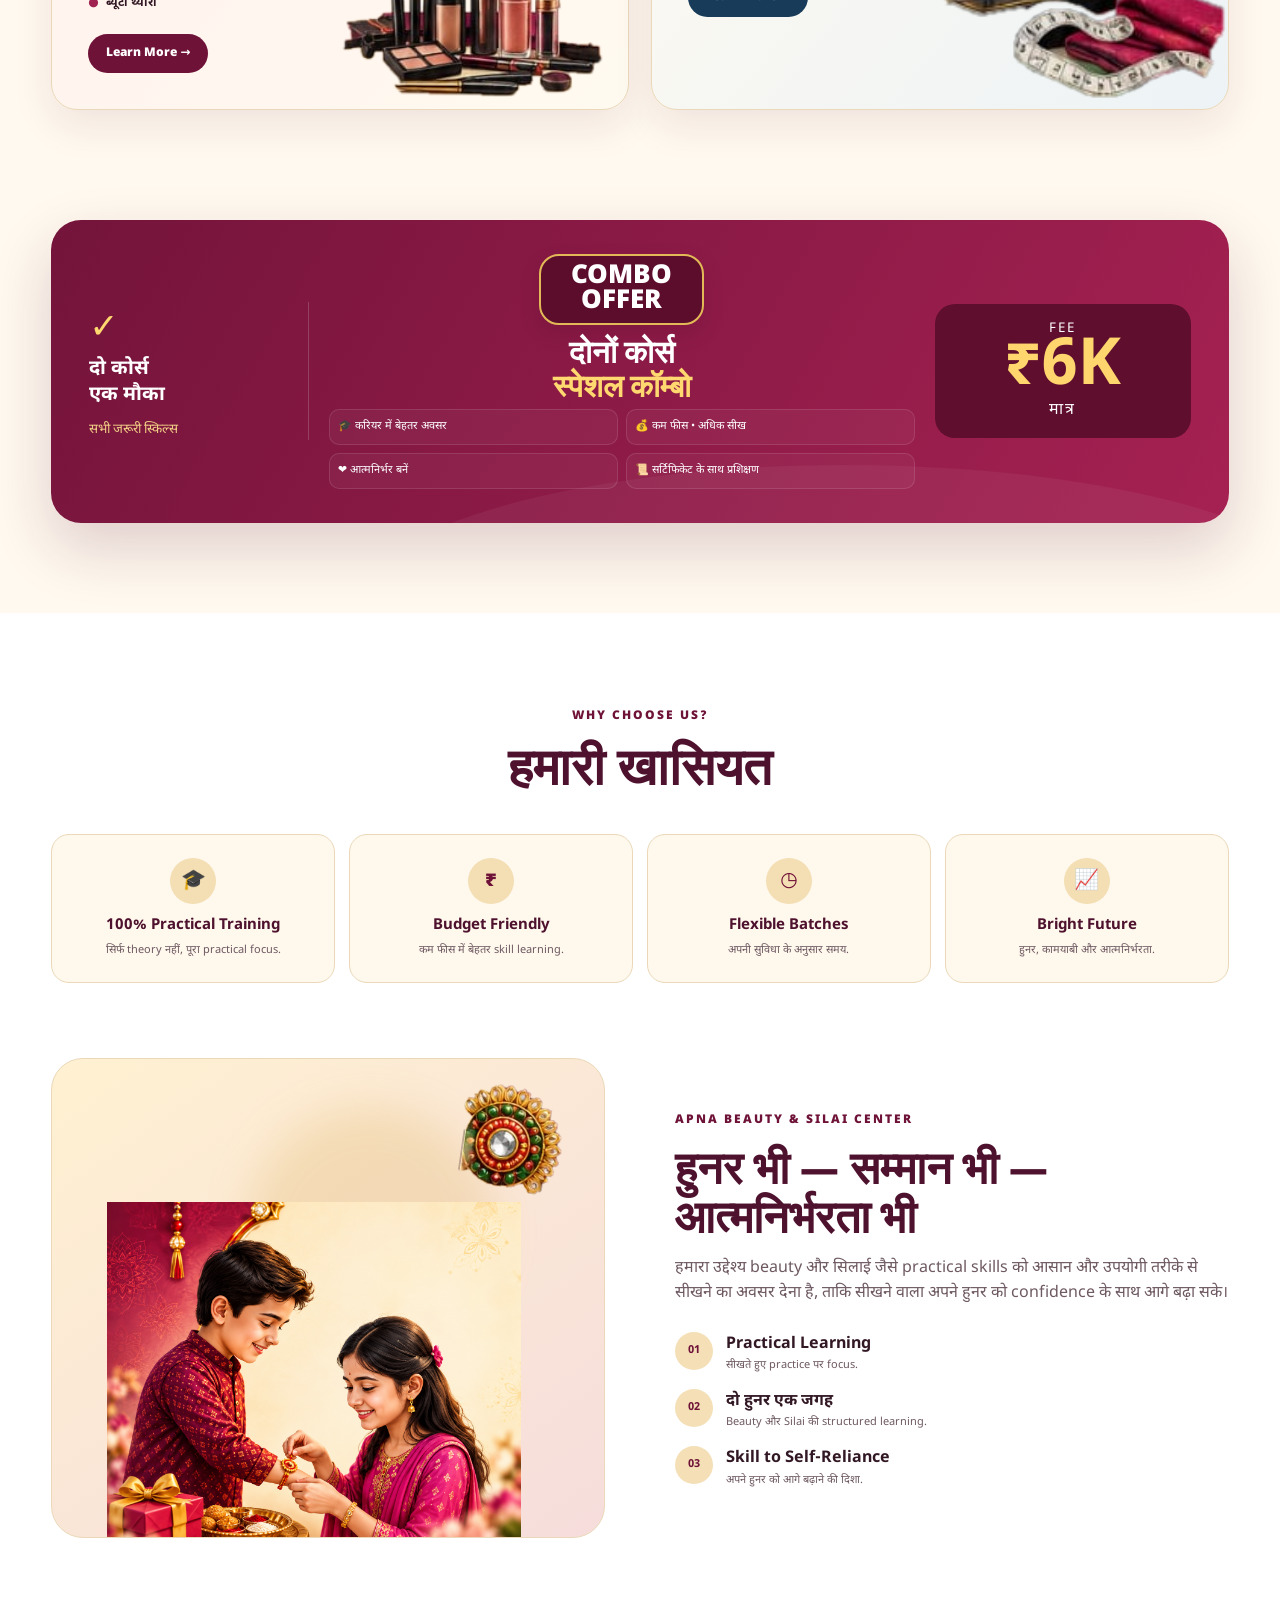
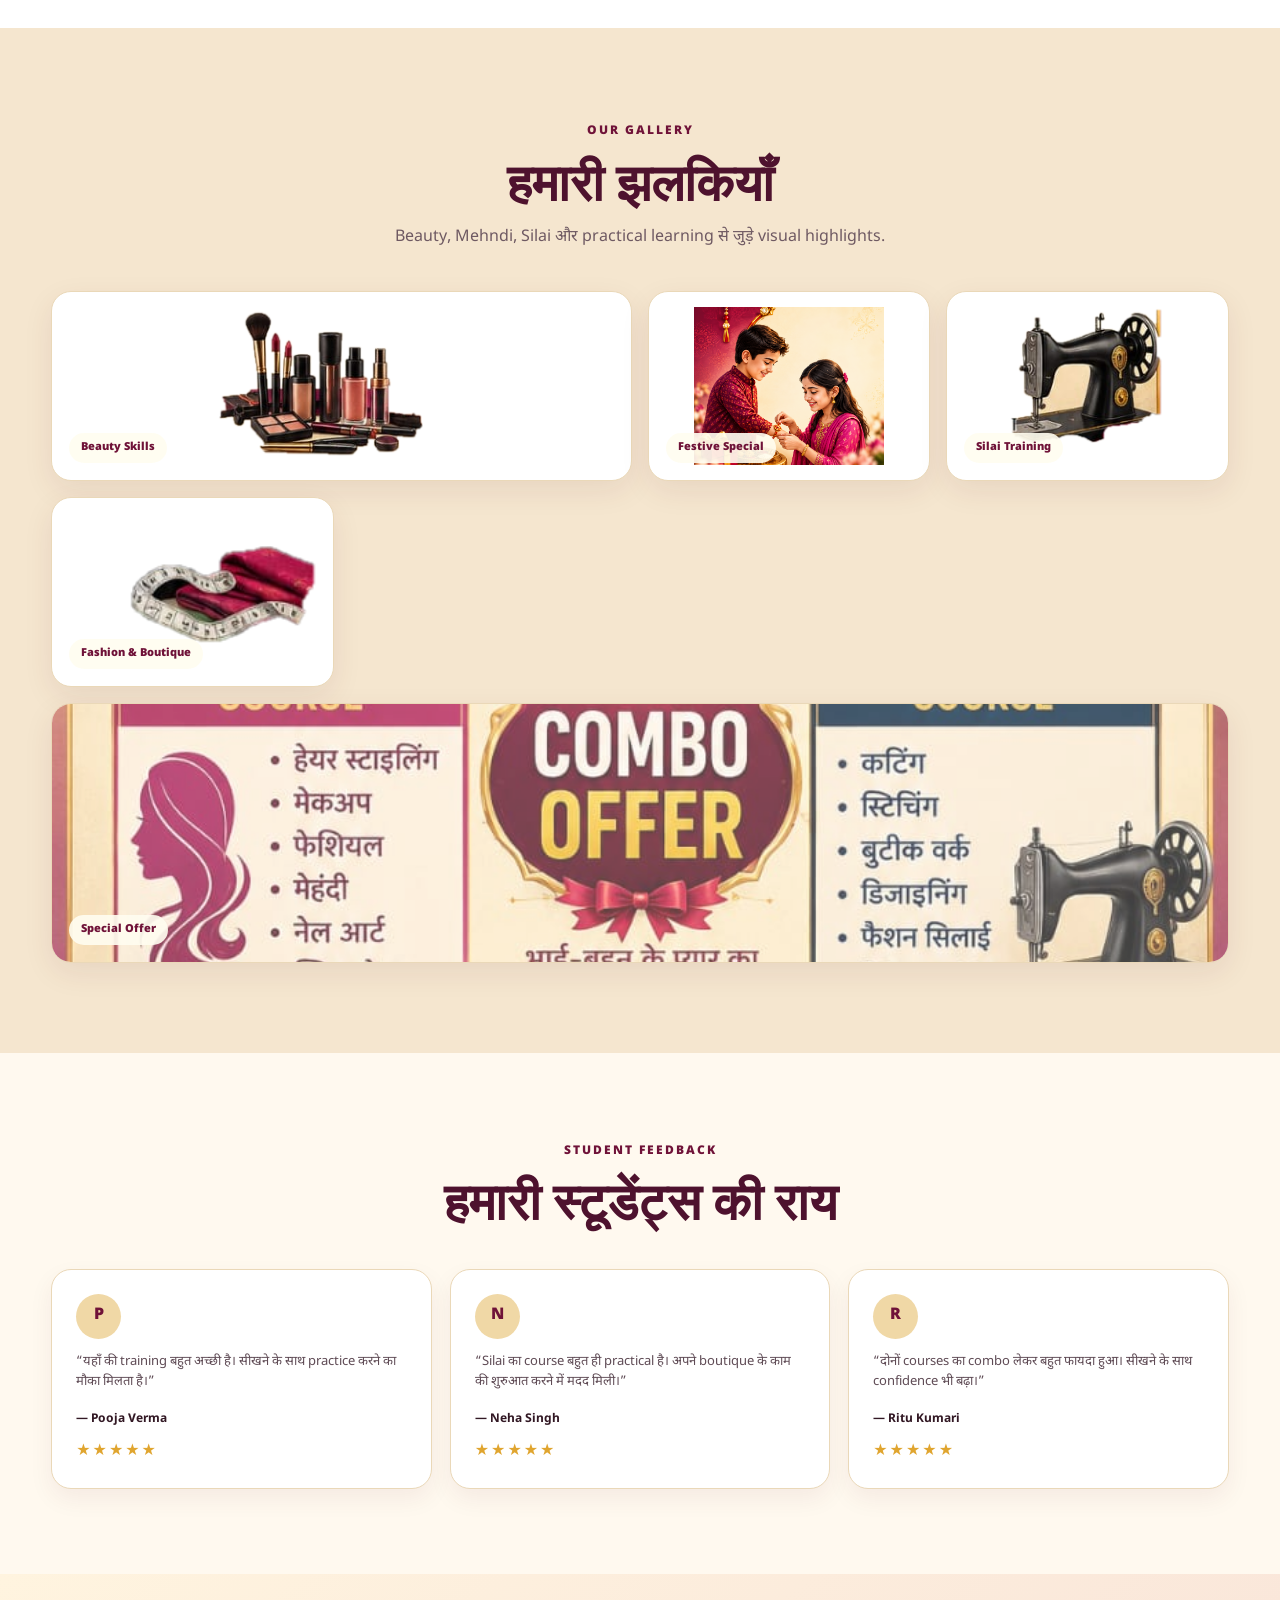
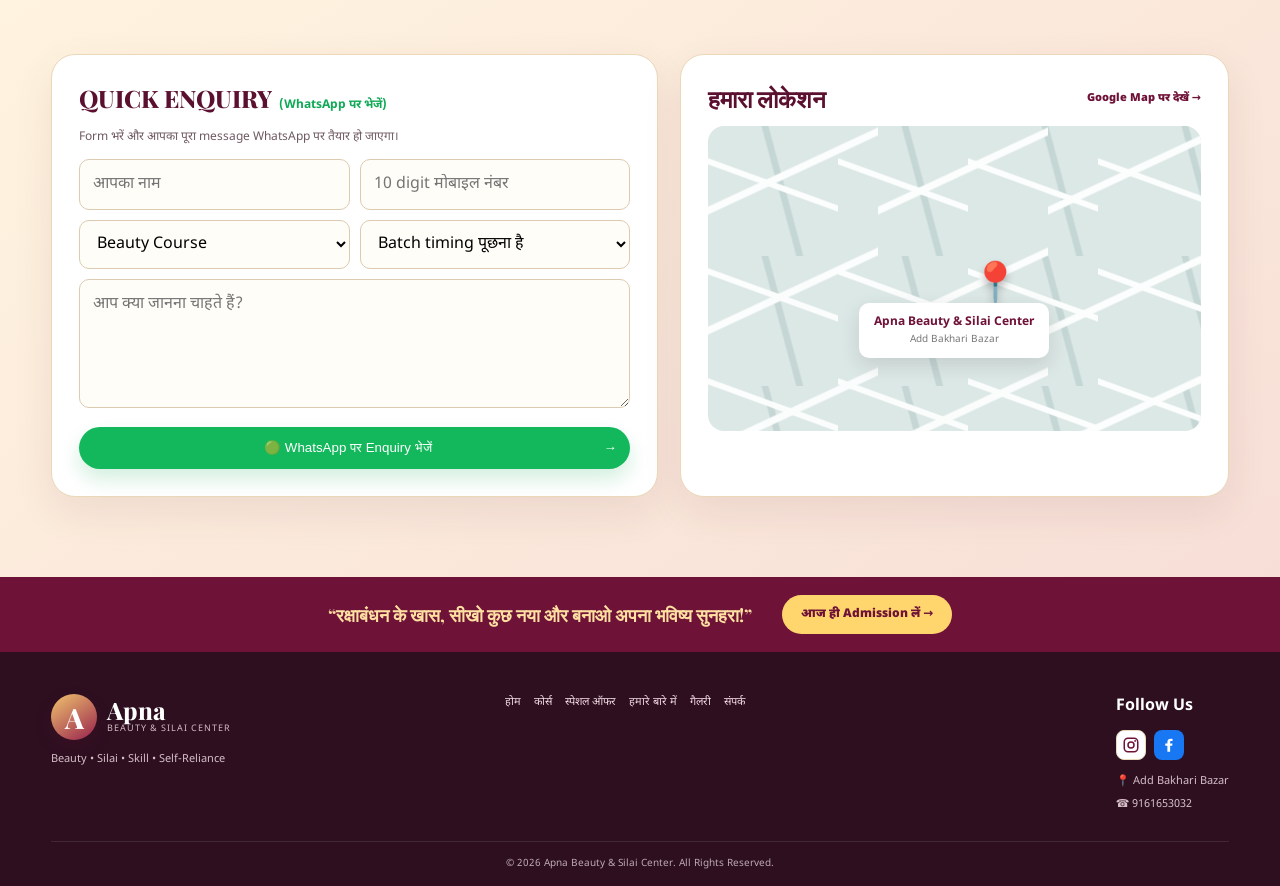
==== commit 95e4aabc: "Add files via upload" ====
--- a/index.html
+++ b/index.html
@@ -3,14 +3,69 @@
 <head>
 <meta charset="utf-8">
 <meta name="viewport" content="width=device-width,initial-scale=1">
-<meta name="description" content="Apna Beauty & Silai Center — Beauty Course, Silai Course, ₹6K Combo Offer. Add Bakhari Bazar.">
+<meta name="description" content="Apna Beauty & Silai Center, Add Bakhari Bazar में Beauty Course, Silai Course और ₹6K Combo Offer की practical training. Admission और WhatsApp enquiry के लिए संपर्क करें।">
+<meta name="keywords" content="Apna Beauty and Silai Center, Apna Beauty Silai Center, beauty parlour course Add Bakhari Bazar, beauty course Add Bakhari Bazar, silai course Add Bakhari Bazar, stitching course Add Bakhari Bazar, tailoring course Add Bakhari Bazar, makeup course, mehndi course, fashion designing course, boutique course, beauty and silai combo course, ₹6000 combo course, beauty training, silai training, women skill training, practical beauty course, practical stitching course">
+<meta name="author" content="Apna Beauty & Silai Center">
+<meta name="robots" content="index, follow, max-image-preview:large">
 <meta name="theme-color" content="#6f1238">
 <title>Apna Beauty & Silai Center | Add Bakhari Bazar</title>
+<link rel="canonical" href="https://apnabeautandsilayicenter.in/">
+<meta property="og:type" content="website">
+<meta property="og:locale" content="hi_IN">
+<meta property="og:site_name" content="Apna Beauty & Silai Center">
+<meta property="og:title" content="Apna Beauty & Silai Center | Add Bakhari Bazar">
+<meta property="og:description" content="Beauty और Silai की practical training, ₹6K Combo Offer और admission enquiry — Add Bakhari Bazar।">
+<meta property="og:url" content="https://apnabeautandsilayicenter.in/">
+<meta property="og:image" content="https://apnabeautandsilayicenter.in/assets/flyer.jpg">
+<meta name="twitter:card" content="summary_large_image">
+<meta name="twitter:title" content="Apna Beauty & Silai Center | Add Bakhari Bazar">
+<meta name="twitter:description" content="Beauty Course, Silai Course और ₹6K Combo Offer की practical training।">
+<meta name="twitter:image" content="https://apnabeautandsilayicenter.in/assets/flyer.jpg">
 <link rel="icon" href="assets/flyer.jpg">
 <link rel="preconnect" href="https://fonts.googleapis.com">
 <link rel="preconnect" href="https://fonts.gstatic.com" crossorigin>
 <link href="https://fonts.googleapis.com/css2?family=Noto+Sans+Devanagari:wght@400;500;600;700;800;900&family=Playfair+Display:wght@600;700;800&display=swap" rel="stylesheet">
 <link rel="stylesheet" href="styles.css">
+<script type="application/ld+json">
+{
+  "@context": "https://schema.org",
+  "@graph": [
+    {
+      "@type": "LocalBusiness",
+      "@id": "https://apnabeautandsilayicenter.in/#business",
+      "name": "Apna Beauty & Silai Center",
+      "url": "https://apnabeautandsilayicenter.in/",
+      "image": "https://apnabeautandsilayicenter.in/assets/flyer.jpg",
+      "description": "Add Bakhari Bazar में Beauty और Silai की practical training तथा ₹6K Combo Offer।",
+      "telephone": "+91-9161653032",
+      "priceRange": "₹₹",
+      "address": {
+        "@type": "PostalAddress",
+        "streetAddress": "Add Bakhari Bazar",
+        "addressCountry": "IN"
+      },
+      "areaServed": "Add Bakhari Bazar"
+    },
+    {
+      "@type": "WebSite",
+      "@id": "https://apnabeautandsilayicenter.in/#website",
+      "url": "https://apnabeautandsilayicenter.in/",
+      "name": "Apna Beauty & Silai Center",
+      "inLanguage": "hi-IN",
+      "publisher": { "@id": "https://apnabeautandsilayicenter.in/#business" }
+    },
+    {
+      "@type": "ItemList",
+      "name": "Apna Beauty & Silai Center Courses",
+      "itemListElement": [
+        { "@type": "Course", "position": 1, "name": "Beauty Course", "description": "Hair styling, makeup, facial, mehndi, nail art, skin care और beauty theory की practical training।", "provider": { "@id": "https://apnabeautandsilayicenter.in/#business" } },
+        { "@type": "Course", "position": 2, "name": "Silai Course", "description": "Cutting, stitching, boutique work, designing, fashion silai और practical training।", "provider": { "@id": "https://apnabeautandsilayicenter.in/#business" } },
+        { "@type": "Course", "position": 3, "name": "Beauty and Silai Combo Offer", "description": "Beauty Course और Silai Course का ₹6K special combo offer।", "provider": { "@id": "https://apnabeautandsilayicenter.in/#business" } }
+      ]
+    }
+  ]
+}
+</script>
 </head>
 <body>
 
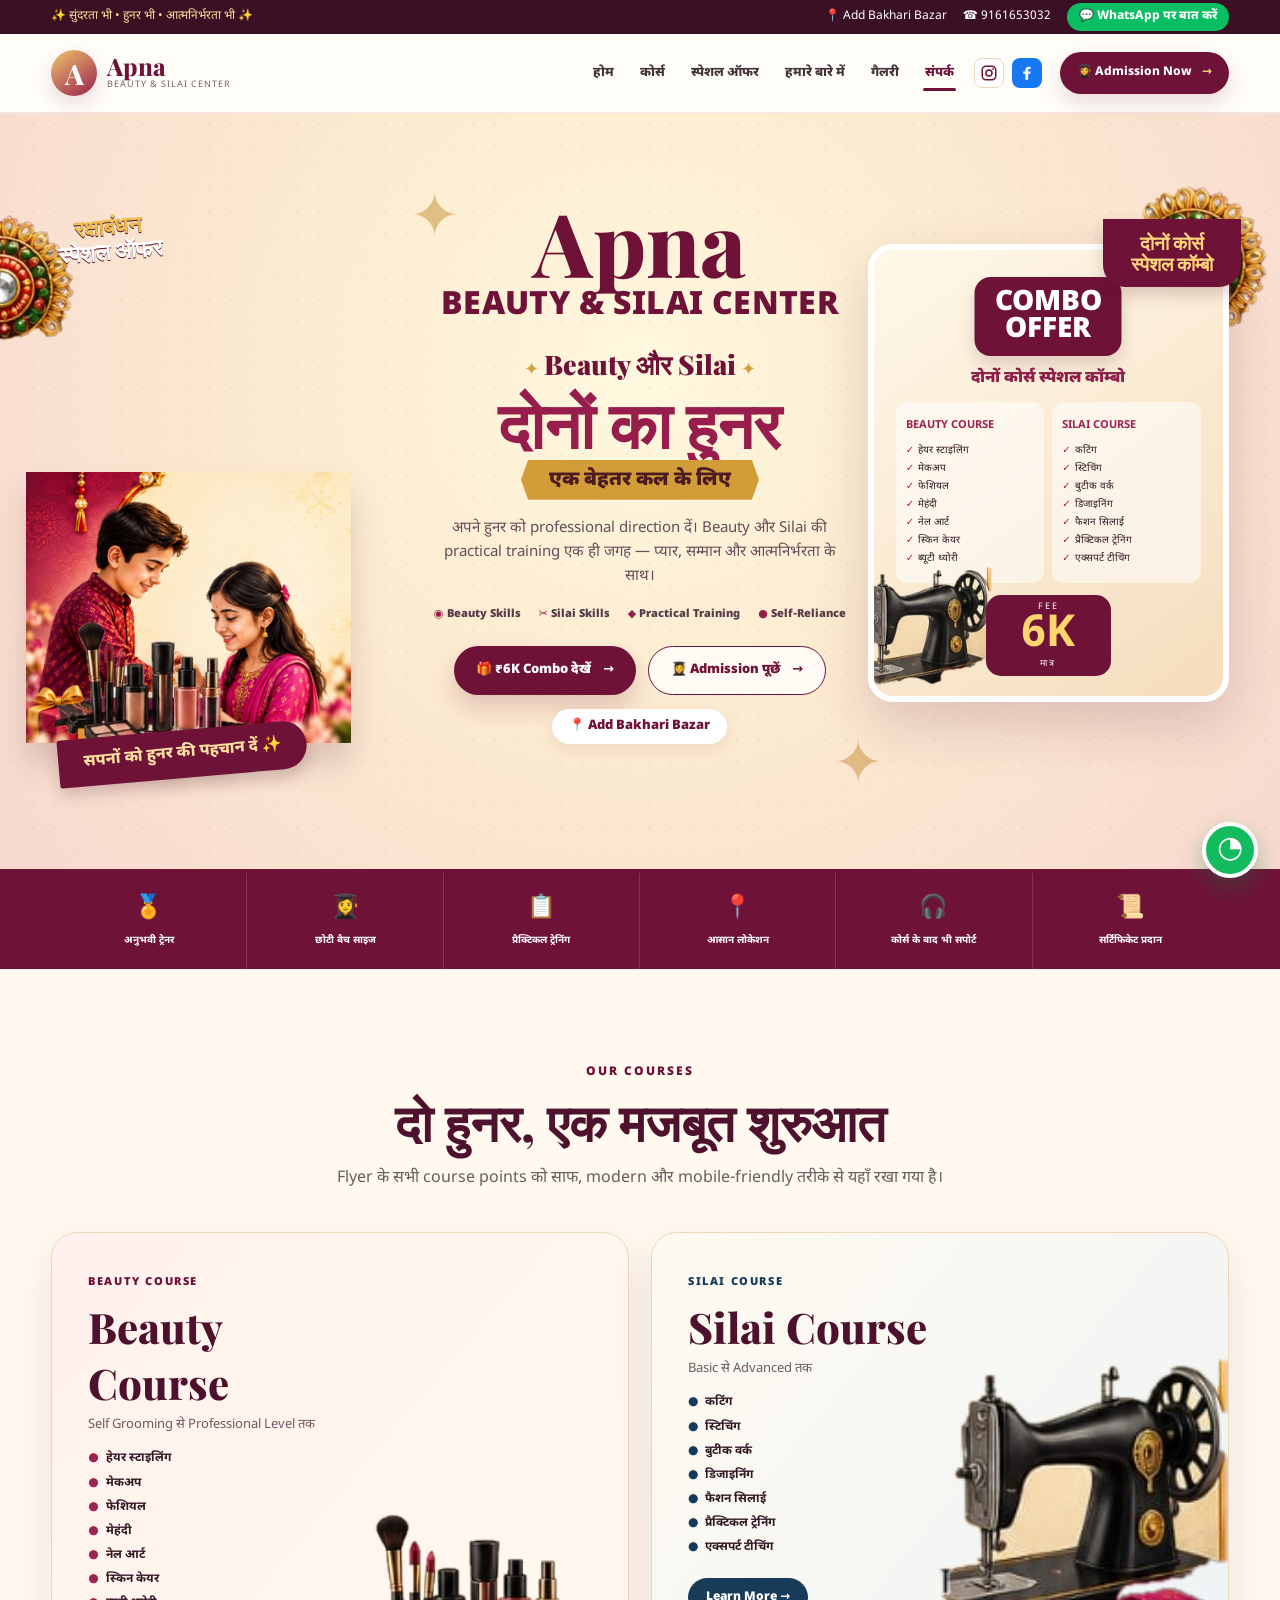
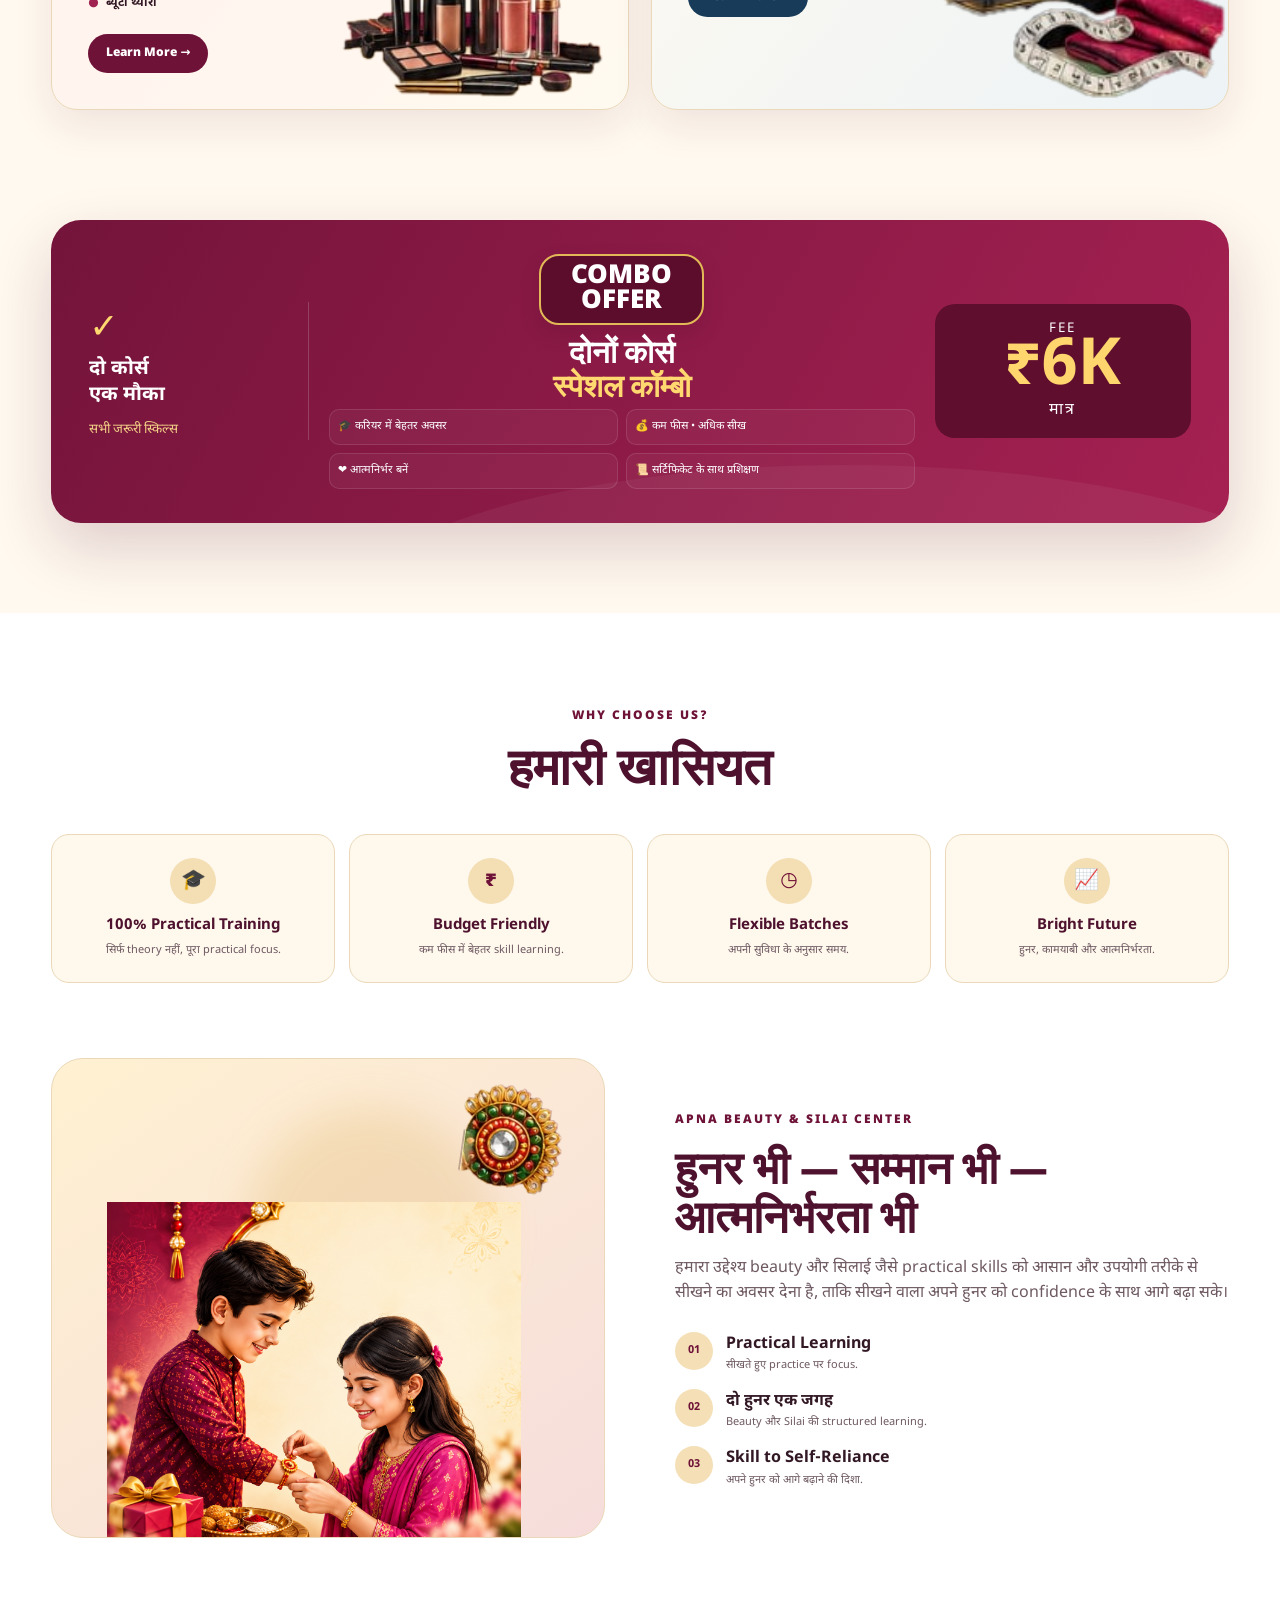
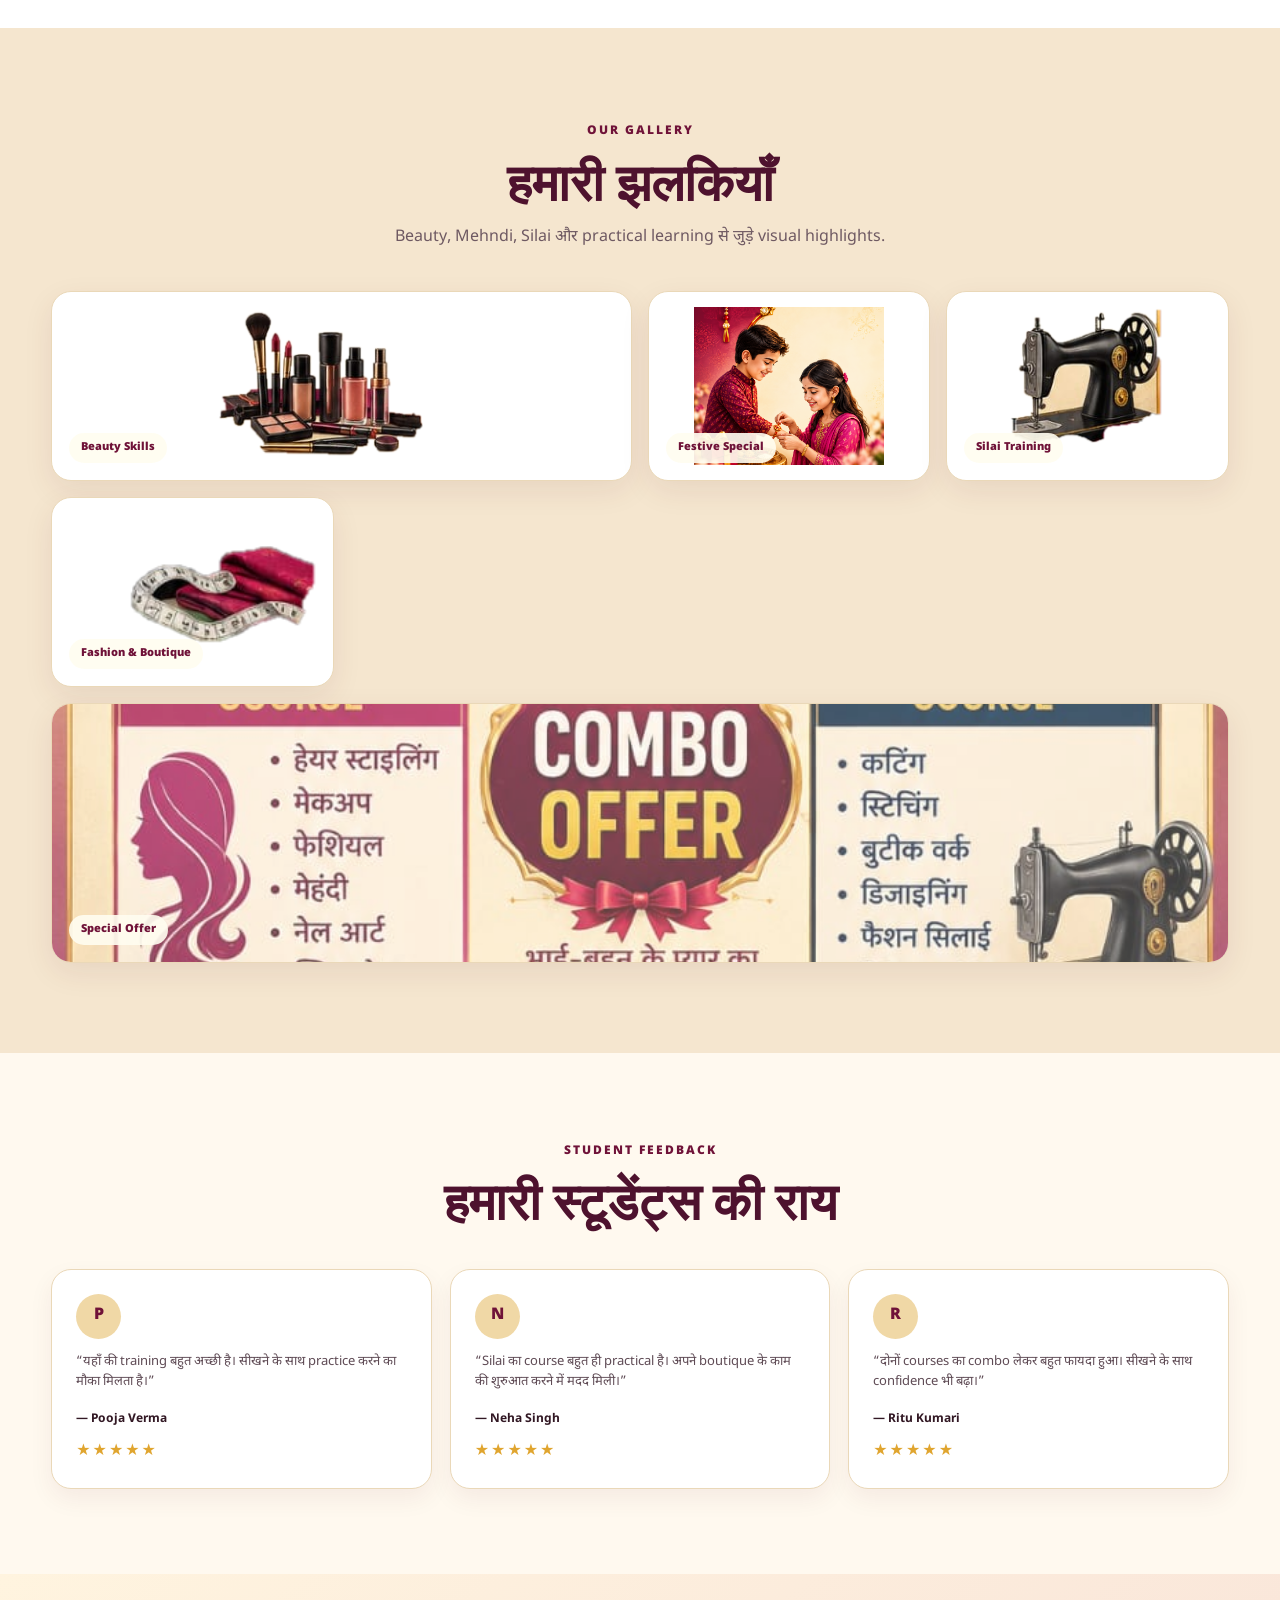
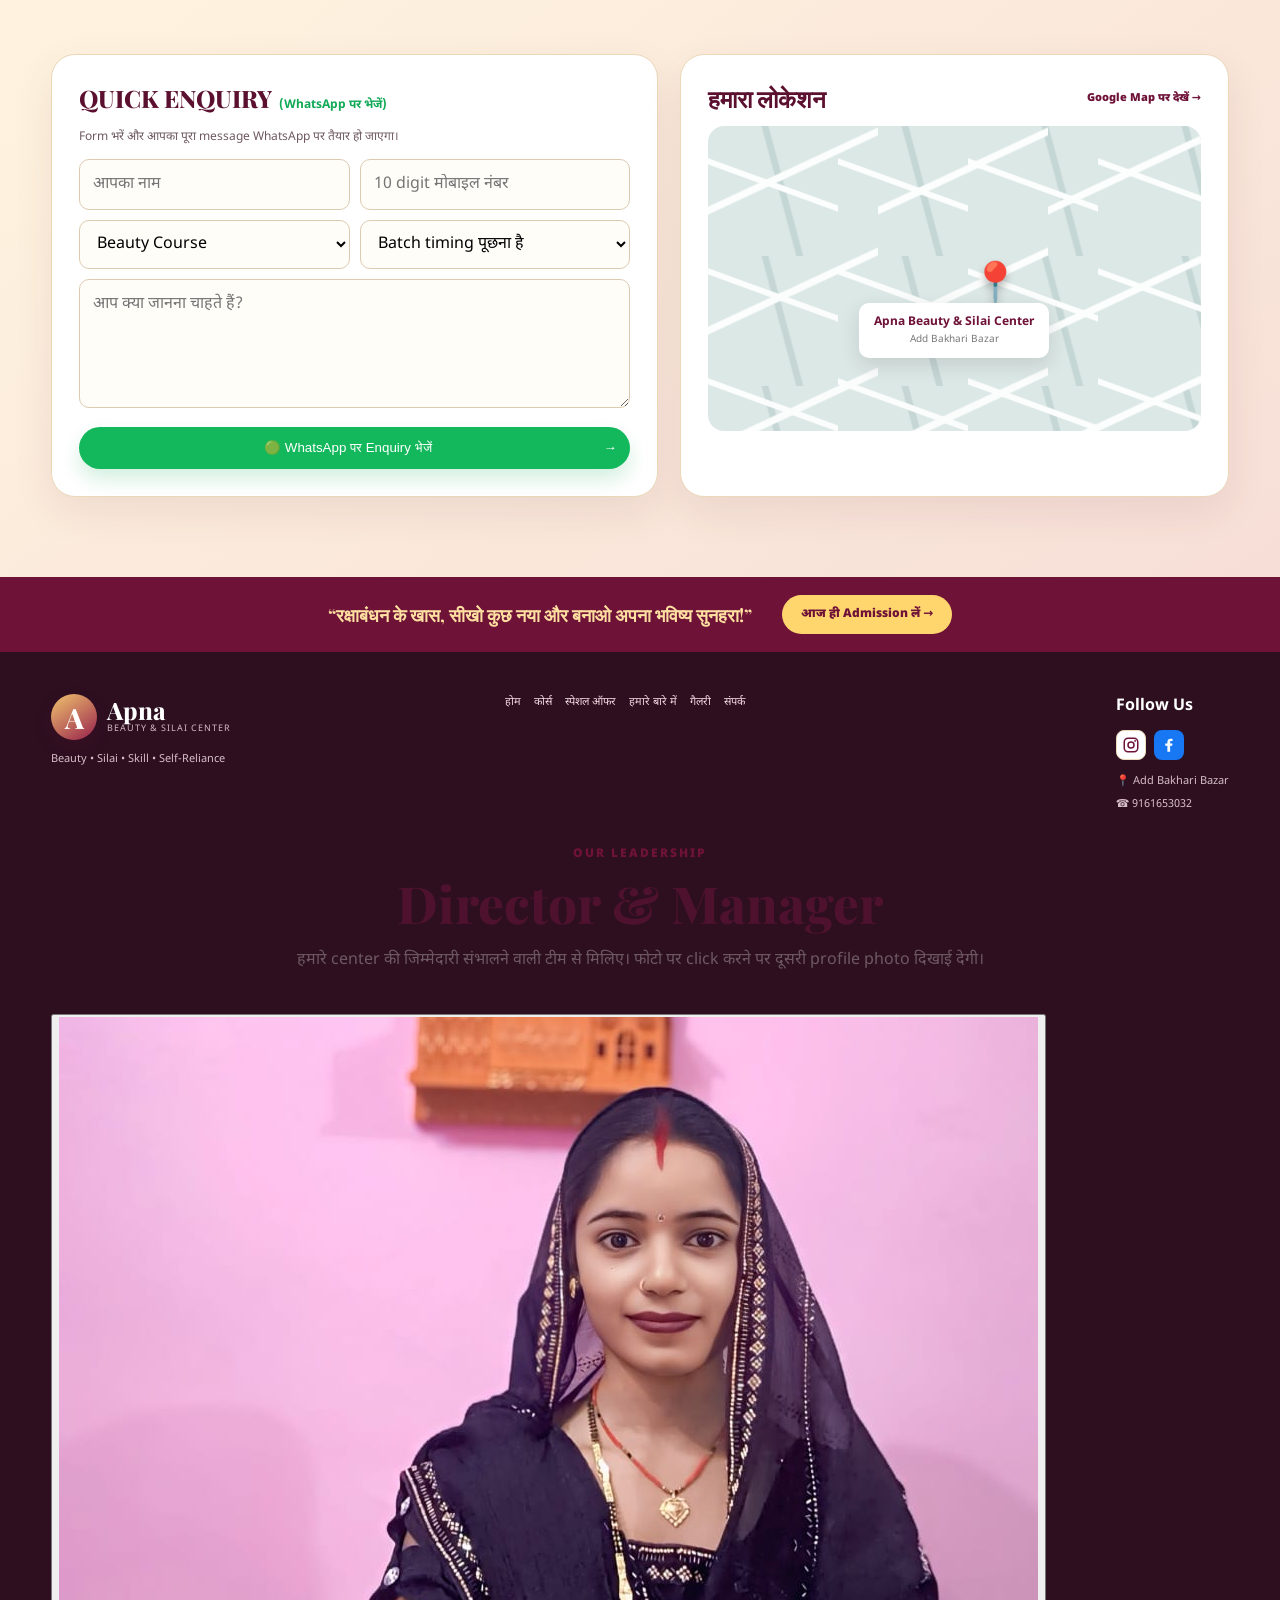
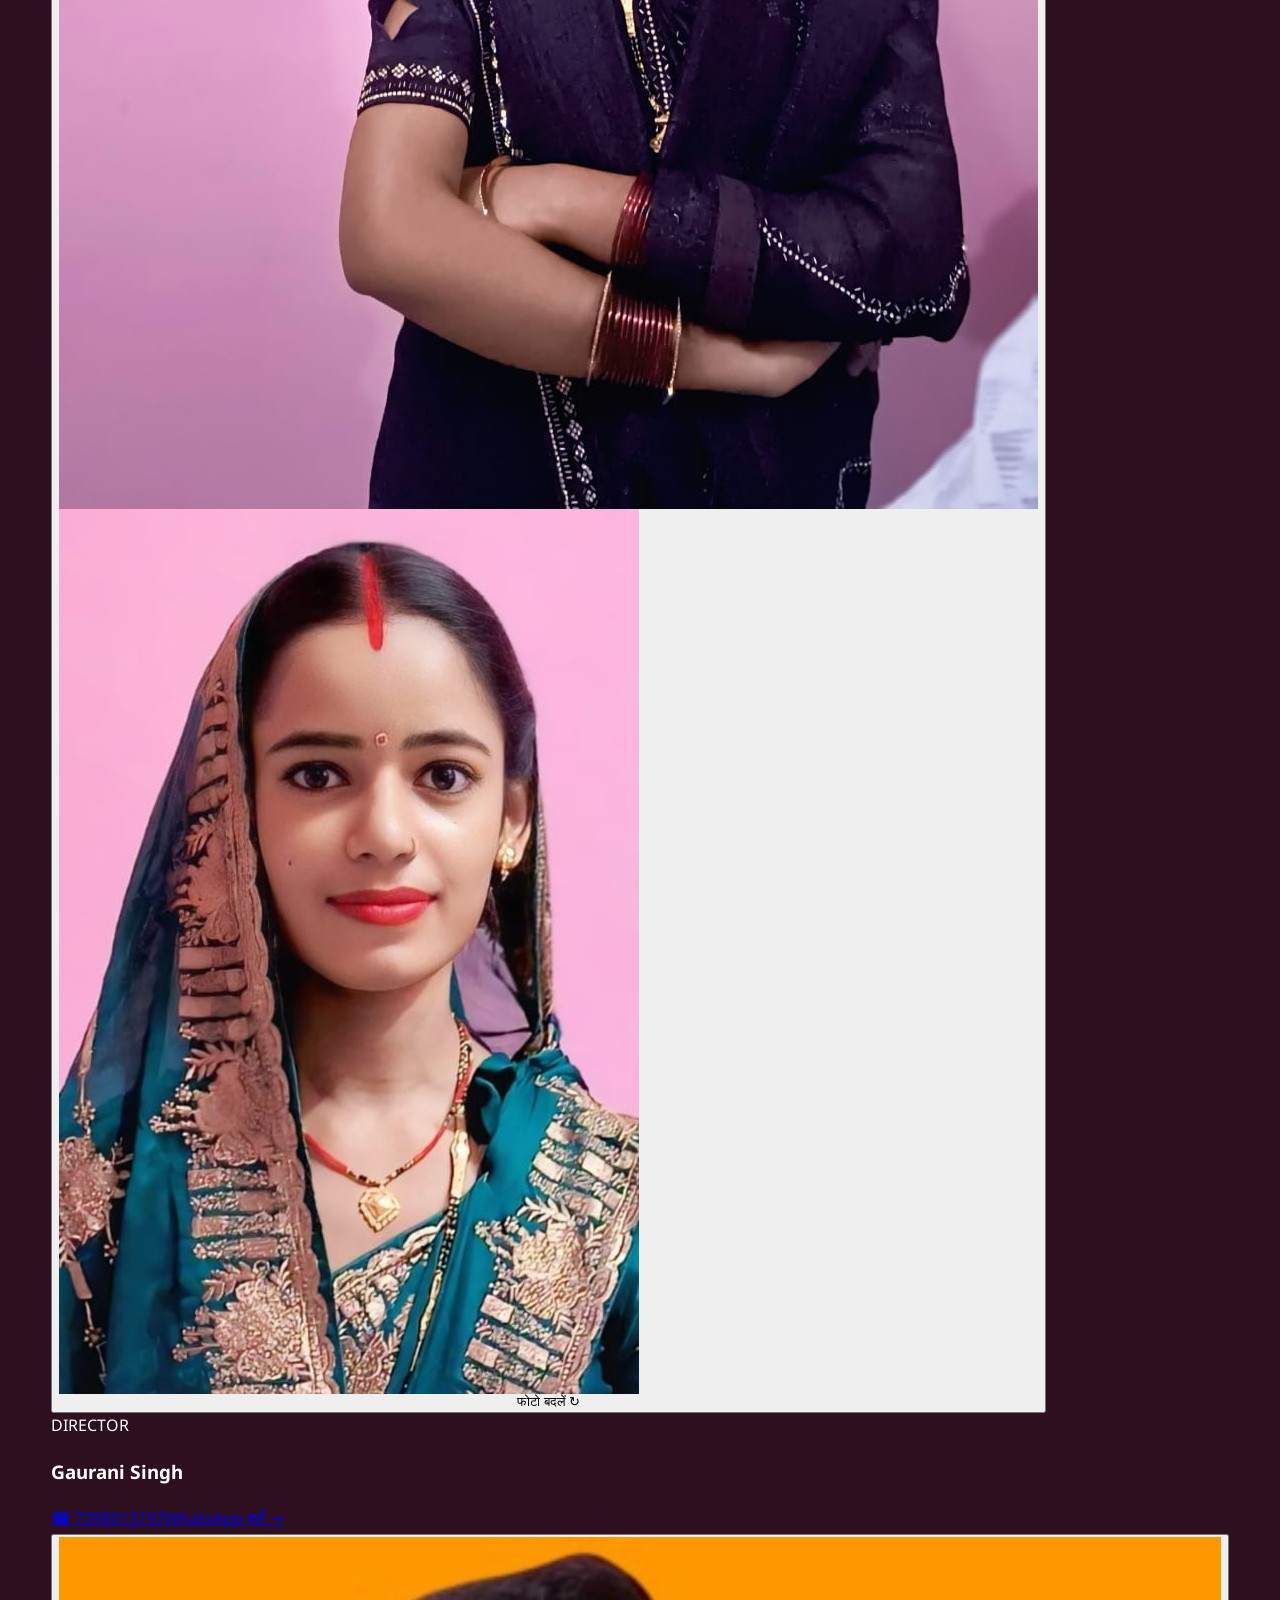
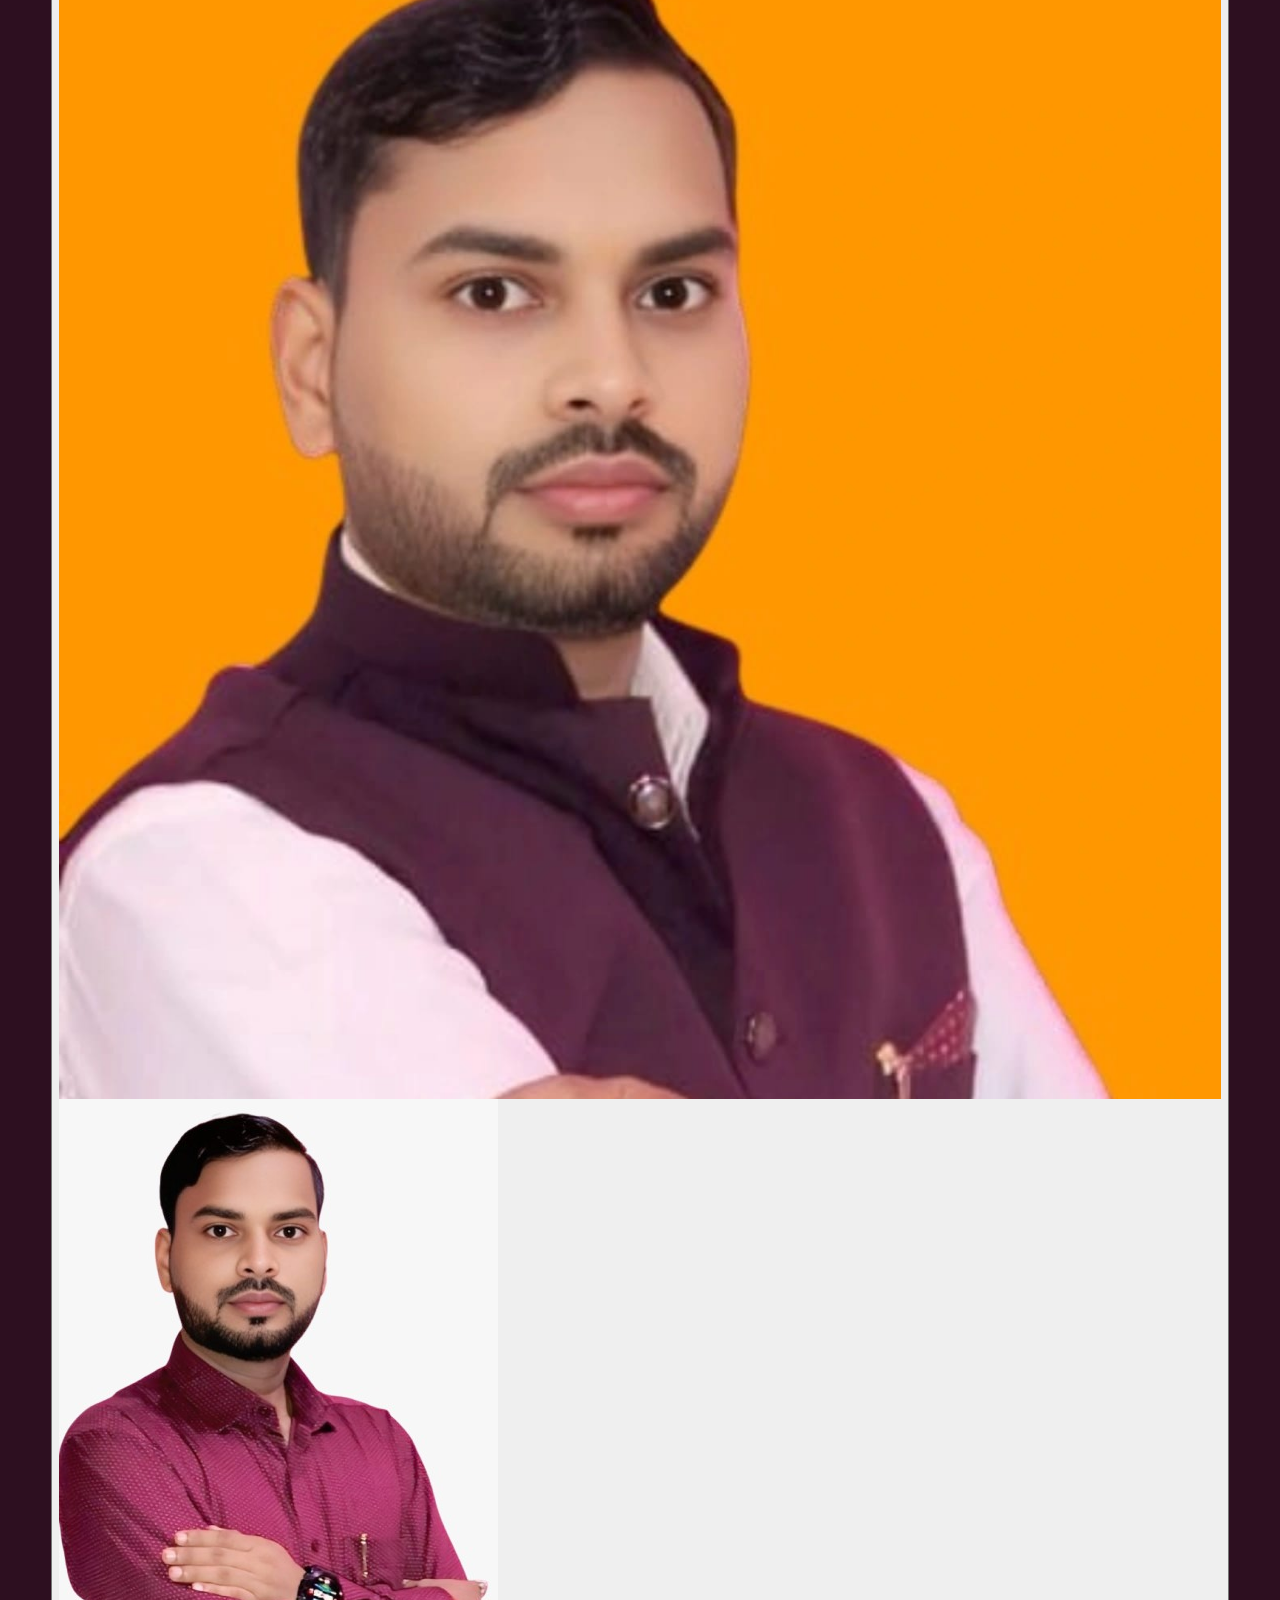
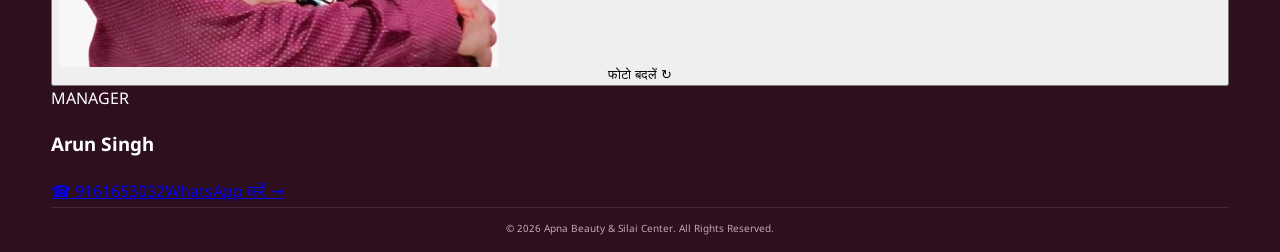
==== commit 919d69fb: "Add director and manager profiles to footer area" ====
--- a/index.html
+++ b/index.html
@@ -9,18 +9,18 @@
 <meta name="robots" content="index, follow, max-image-preview:large">
 <meta name="theme-color" content="#6f1238">
 <title>Apna Beauty & Silai Center | Add Bakhari Bazar</title>
-<link rel="canonical" href="https://apnabeautandsilayicenter.in/">
+<link rel="canonical" href="https://www.apnabeautandsilayicenter.in/">
 <meta property="og:type" content="website">
 <meta property="og:locale" content="hi_IN">
 <meta property="og:site_name" content="Apna Beauty & Silai Center">
 <meta property="og:title" content="Apna Beauty & Silai Center | Add Bakhari Bazar">
 <meta property="og:description" content="Beauty और Silai की practical training, ₹6K Combo Offer और admission enquiry — Add Bakhari Bazar।">
-<meta property="og:url" content="https://apnabeautandsilayicenter.in/">
-<meta property="og:image" content="https://apnabeautandsilayicenter.in/assets/flyer.jpg">
+<meta property="og:url" content="https://www.apnabeautandsilayicenter.in/">
+<meta property="og:image" content="https://www.apnabeautandsilayicenter.in/assets/flyer.jpg">
 <meta name="twitter:card" content="summary_large_image">
 <meta name="twitter:title" content="Apna Beauty & Silai Center | Add Bakhari Bazar">
 <meta name="twitter:description" content="Beauty Course, Silai Course और ₹6K Combo Offer की practical training।">
-<meta name="twitter:image" content="https://apnabeautandsilayicenter.in/assets/flyer.jpg">
+<meta name="twitter:image" content="https://www.apnabeautandsilayicenter.in/assets/flyer.jpg">
 <link rel="icon" href="assets/flyer.jpg">
 <link rel="preconnect" href="https://fonts.googleapis.com">
 <link rel="preconnect" href="https://fonts.gstatic.com" crossorigin>
@@ -32,35 +32,31 @@
   "@graph": [
     {
       "@type": "LocalBusiness",
-      "@id": "https://apnabeautandsilayicenter.in/#business",
+      "@id": "https://www.apnabeautandsilayicenter.in/#business",
       "name": "Apna Beauty & Silai Center",
-      "url": "https://apnabeautandsilayicenter.in/",
-      "image": "https://apnabeautandsilayicenter.in/assets/flyer.jpg",
+      "url": "https://www.apnabeautandsilayicenter.in/",
+      "image": "https://www.apnabeautandsilayicenter.in/assets/flyer.jpg",
       "description": "Add Bakhari Bazar में Beauty और Silai की practical training तथा ₹6K Combo Offer।",
       "telephone": "+91-9161653032",
       "priceRange": "₹₹",
-      "address": {
-        "@type": "PostalAddress",
-        "streetAddress": "Add Bakhari Bazar",
-        "addressCountry": "IN"
-      },
+      "address": {"@type": "PostalAddress","streetAddress": "Add Bakhari Bazar","addressCountry": "IN"},
       "areaServed": "Add Bakhari Bazar"
     },
     {
       "@type": "WebSite",
-      "@id": "https://apnabeautandsilayicenter.in/#website",
-      "url": "https://apnabeautandsilayicenter.in/",
+      "@id": "https://www.apnabeautandsilayicenter.in/#website",
+      "url": "https://www.apnabeautandsilayicenter.in/",
       "name": "Apna Beauty & Silai Center",
       "inLanguage": "hi-IN",
-      "publisher": { "@id": "https://apnabeautandsilayicenter.in/#business" }
+      "publisher": { "@id": "https://www.apnabeautandsilayicenter.in/#business" }
     },
     {
       "@type": "ItemList",
       "name": "Apna Beauty & Silai Center Courses",
       "itemListElement": [
-        { "@type": "Course", "position": 1, "name": "Beauty Course", "description": "Hair styling, makeup, facial, mehndi, nail art, skin care और beauty theory की practical training।", "provider": { "@id": "https://apnabeautandsilayicenter.in/#business" } },
-        { "@type": "Course", "position": 2, "name": "Silai Course", "description": "Cutting, stitching, boutique work, designing, fashion silai और practical training।", "provider": { "@id": "https://apnabeautandsilayicenter.in/#business" } },
-        { "@type": "Course", "position": 3, "name": "Beauty and Silai Combo Offer", "description": "Beauty Course और Silai Course का ₹6K special combo offer।", "provider": { "@id": "https://apnabeautandsilayicenter.in/#business" } }
+        { "@type": "Course", "position": 1, "name": "Beauty Course", "description": "Hair styling, makeup, facial, mehndi, nail art, skin care और beauty theory की practical training।", "provider": { "@id": "https://www.apnabeautandsilayicenter.in/#business" } },
+        { "@type": "Course", "position": 2, "name": "Silai Course", "description": "Cutting, stitching, boutique work, designing, fashion silai और practical training।", "provider": { "@id": "https://www.apnabeautandsilayicenter.in/#business" } },
+        { "@type": "Course", "position": 3, "name": "Beauty and Silai Combo Offer", "description": "Beauty Course और Silai Course का ₹6K special combo offer।", "provider": { "@id": "https://www.apnabeautandsilayicenter.in/#business" } }
       ]
     }
   ]
@@ -82,220 +78,31 @@
 
 <header class="header">
   <div class="container nav">
-    <a class="brand" href="#home">
-      <span class="brand-round">A</span>
-      <span><b>Apna</b><small>BEAUTY & SILAI CENTER</small></span>
-    </a>
+    <a class="brand" href="#home"><span class="brand-round">A</span><span><b>Apna</b><small>BEAUTY & SILAI CENTER</small></span></a>
     <button class="menu" aria-label="Menu" aria-expanded="false">☰</button>
-    <nav>
-      <a class="active" href="#home">होम</a>
-      <a href="#courses">कोर्स</a>
-      <a href="#offer">स्पेशल ऑफर</a>
-      <a href="#about">हमारे बारे में</a>
-      <a href="#gallery">गैलरी</a>
-      <a href="#contact">संपर्क</a>
-    </nav>
-    <div class="nav-social">
-      <a id="instagramTop" aria-label="Instagram" target="_blank" rel="noopener"><svg class="social-icon" viewBox="0 0 24 24" aria-hidden="true"><rect x="3" y="3" width="18" height="18" rx="5" fill="none" stroke="currentColor" stroke-width="2"/><circle cx="12" cy="12" r="4" fill="none" stroke="currentColor" stroke-width="2"/><circle cx="17.5" cy="6.5" r="1.25" fill="currentColor"/></svg></a>
-      <a id="facebookTop" aria-label="Facebook" target="_blank" rel="noopener"><svg class="social-icon" viewBox="0 0 24 24" aria-hidden="true"><path fill="currentColor" d="M13.5 21v-8h2.75l.4-3h-3.15V8.08c0-.87.24-1.46 1.5-1.46h1.76V3.94c-.31-.04-1.37-.14-2.6-.14-2.57 0-4.33 1.57-4.33 4.46V10H7v3h2.83v8h3.67Z"/></svg></a>
-    </div>
+    <nav><a class="active" href="#home">होम</a><a href="#courses">कोर्स</a><a href="#offer">स्पेशल ऑफर</a><a href="#about">हमारे बारे में</a><a href="#gallery">गैलरी</a><a href="#contact">संपर्क</a></nav>
+    <div class="nav-social"><a id="instagramTop" aria-label="Instagram" target="_blank" rel="noopener"><svg class="social-icon" viewBox="0 0 24 24" aria-hidden="true"><rect x="3" y="3" width="18" height="18" rx="5" fill="none" stroke="currentColor" stroke-width="2"/><circle cx="12" cy="12" r="4" fill="none" stroke="currentColor" stroke-width="2"/><circle cx="17.5" cy="6.5" r="1.25" fill="currentColor"/></svg></a><a id="facebookTop" aria-label="Facebook" target="_blank" rel="noopener"><svg class="social-icon" viewBox="0 0 24 24" aria-hidden="true"><path fill="currentColor" d="M13.5 21v-8h2.75l.4-3h-3.15V8.08c0-.87.24-1.46 1.5-1.46h1.76V3.94c-.31-.04-1.37-.14-2.6-.14-2.57 0-4.33 1.57-4.33 4.46V10H7v3h2.83v8h3.67Z"/></svg></a></div>
     <a class="nav-admission" href="#contact">👩‍🎓 Admission Now <span>→</span></a>
   </div>
 </header>
 
 <main id="home">
-
 <section class="hero">
-  <div class="hero-decoration left-rakhi"><img src="assets/extracted/rakhi-cutout.png" alt=""></div>
-  <div class="hero-decoration right-rakhi"><img src="assets/extracted/rakhi-cutout.png" alt=""></div>
-  <div class="hero-decoration gift-left"><img src="assets/extracted/gift-box-cutout.png" alt=""></div>
-  <div class="hero-decoration flower flower-a">✦</div>
-  <div class="hero-decoration flower flower-b">✦</div>
-
+  <div class="hero-decoration left-rakhi"><img src="assets/extracted/rakhi-cutout.png" alt=""></div><div class="hero-decoration right-rakhi"><img src="assets/extracted/rakhi-cutout.png" alt=""></div><div class="hero-decoration gift-left"><img src="assets/extracted/gift-box-cutout.png" alt=""></div><div class="hero-decoration flower flower-a">✦</div><div class="hero-decoration flower flower-b">✦</div>
   <div class="container hero-grid">
-    <div class="hero-people-wrap">
-      <div class="festive-note">रक्षाबंधन<br><b>स्पेशल ऑफर</b></div>
-      <img class="hero-people" src="assets/extracted/people-cutout.png" alt="भाई-बहन का रक्षाबंधन artwork">
-      <img class="hero-beauty" src="assets/extracted/beauty-tools-cutout.png" alt="Beauty products">
-      <div class="hero-ribbon">सपनों को हुनर की पहचान दें ✨</div>
-    </div>
-
-    <div class="hero-copy">
-      <div class="brand-title">Apna</div>
-      <div class="brand-subtitle">BEAUTY & SILAI CENTER</div>
-      <div class="hero-rule">✦ <span>Beauty और Silai</span> ✦</div>
-      <h1>दोनों का हुनर</h1>
-      <div class="hero-gold-line">एक बेहतर कल के लिए</div>
-      <p>अपने हुनर को professional direction दें। Beauty और Silai की practical training एक ही जगह — प्यार, सम्मान और आत्मनिर्भरता के साथ।</p>
-
-      <div class="hero-benefits">
-        <span><i>◉</i> Beauty Skills</span>
-        <span><i>✂</i> Silai Skills</span>
-        <span><i>◆</i> Practical Training</span>
-        <span><i>●</i> Self-Reliance</span>
-      </div>
-
-      <div class="hero-buttons">
-        <a class="btn primary" href="#offer">🎁 ₹6K Combo देखें <span>→</span></a>
-        <a class="btn white" href="#contact">👩‍🎓 Admission पूछें <span>→</span></a>
-      </div>
-      <div class="location">📍 Add Bakhari Bazar</div>
-    </div>
-
-    <div class="hero-combo">
-      <div class="combo-ribbon">दोनों कोर्स<br><b>स्पेशल कॉम्बो</b></div>
-      <div class="combo-card">
-        <div class="combo-title">COMBO<br>OFFER</div>
-        <div class="combo-sub">दोनों कोर्स स्पेशल कॉम्बो</div>
-        <div class="combo-columns">
-          <div><strong>BEAUTY COURSE</strong><ul><li>हेयर स्टाइलिंग</li><li>मेकअप</li><li>फेशियल</li><li>मेहंदी</li><li>नेल आर्ट</li><li>स्किन केयर</li><li>ब्यूटी थ्योरी</li></ul></div>
-          <div><strong>SILAI COURSE</strong><ul><li>कटिंग</li><li>स्टिचिंग</li><li>बुटीक वर्क</li><li>डिजाइनिंग</li><li>फैशन सिलाई</li><li>प्रैक्टिकल ट्रेनिंग</li><li>एक्सपर्ट टीचिंग</li></ul></div>
-        </div>
-        <div class="combo-price"><small>FEE</small><b>6K</b><span>मात्र</span></div>
-        <img class="combo-gift" src="assets/extracted/gift-box-cutout.png" alt="">
-        <img class="combo-machine" src="assets/extracted/sewing-machine-cutout.png" alt="">
-      </div>
-    </div>
+    <div class="hero-people-wrap"><div class="festive-note">रक्षाबंधन<br><b>स्पेशल ऑफर</b></div><img class="hero-people" src="assets/extracted/people-cutout.png" alt="भाई-बहन का रक्षाबंधन artwork"><img class="hero-beauty" src="assets/extracted/beauty-tools-cutout.png" alt="Beauty products"><div class="hero-ribbon">सपनों को हुनर की पहचान दें ✨</div></div>
+    <div class="hero-copy"><div class="brand-title">Apna</div><div class="brand-subtitle">BEAUTY & SILAI CENTER</div><div class="hero-rule">✦ <span>Beauty और Silai</span> ✦</div><h1>दोनों का हुनर</h1><div class="hero-gold-line">एक बेहतर कल के लिए</div><p>अपने हुनर को professional direction दें। Beauty और Silai की practical training एक ही जगह — प्यार, सम्मान और आत्मनिर्भरता के साथ।</p><div class="hero-benefits"><span><i>◉</i> Beauty Skills</span><span><i>✂</i> Silai Skills</span><span><i>◆</i> Practical Training</span><span><i>●</i> Self-Reliance</span></div><div class="hero-buttons"><a class="btn primary" href="#offer">🎁 ₹6K Combo देखें <span>→</span></a><a class="btn white" href="#contact">👩‍🎓 Admission पूछें <span>→</span></a></div><div class="location">📍 Add Bakhari Bazar</div></div>
+    <div class="hero-combo"><div class="combo-ribbon">दोनों कोर्स<br><b>स्पेशल कॉम्बो</b></div><div class="combo-card"><div class="combo-title">COMBO<br>OFFER</div><div class="combo-sub">दोनों कोर्स स्पेशल कॉम्बो</div><div class="combo-columns"><div><strong>BEAUTY COURSE</strong><ul><li>हेयर स्टाइलिंग</li><li>मेकअप</li><li>फेशियल</li><li>मेहंदी</li><li>नेल आर्ट</li><li>स्किन केयर</li><li>ब्यूटी थ्योरी</li></ul></div><div><strong>SILAI COURSE</strong><ul><li>कटिंग</li><li>स्टिचिंग</li><li>बुटीक वर्क</li><li>डिजाइनिंग</li><li>फैशन सिलाई</li><li>प्रैक्टिकल ट्रेनिंग</li><li>एक्सपर्ट टीचिंग</li></ul></div></div><div class="combo-price"><small>FEE</small><b>6K</b><span>मात्र</span></div><img class="combo-gift" src="assets/extracted/gift-box-cutout.png" alt=""><img class="combo-machine" src="assets/extracted/sewing-machine-cutout.png" alt=""></div></div>
   </div>
 </section>
-
-<section class="trust-strip">
- <div class="container trust-grid">
-  <div><span>🏅</span><b>अनुभवी ट्रेनर</b></div>
-  <div><span>👩‍🎓</span><b>छोटी बैच साइज</b></div>
-  <div><span>📋</span><b>प्रैक्टिकल ट्रेनिंग</b></div>
-  <div><span>📍</span><b>आसान लोकेशन</b></div>
-  <div><span>🎧</span><b>कोर्स के बाद भी सपोर्ट</b></div>
-  <div><span>📜</span><b>सर्टिफिकेट प्रदान</b></div>
- </div>
-</section>
-
-<section id="courses" class="section courses-section">
- <div class="container">
-  <div class="section-heading">
-   <span class="eyebrow">OUR COURSES</span>
-   <h2>दो हुनर, एक मजबूत शुरुआत</h2>
-   <p>Flyer के सभी course points को साफ, modern और mobile-friendly तरीके से यहाँ रखा गया है।</p>
-  </div>
-  <div class="course-grid">
-   <article class="big-course beauty-course">
-    <div class="course-text">
-      <span class="course-label">BEAUTY COURSE</span>
-      <h3>Beauty Course</h3>
-      <p>Self Grooming से Professional Level तक</p>
-      <ul><li>हेयर स्टाइलिंग</li><li>मेकअप</li><li>फेशियल</li><li>मेहंदी</li><li>नेल आर्ट</li><li>स्किन केयर</li><li>ब्यूटी थ्योरी</li></ul>
-      <a class="course-btn" href="#contact">Learn More →</a>
-    </div>
-    <img src="assets/extracted/beauty-tools-cutout.png" class="course-beauty-img" alt="Beauty tools">
-  </article>
-  <article class="big-course silai-course">
-    <div class="course-text">
-      <span class="course-label">SILAI COURSE</span>
-      <h3>Silai Course</h3>
-      <p>Basic से Advanced तक</p>
-      <ul><li>कटिंग</li><li>स्टिचिंग</li><li>बुटीक वर्क</li><li>डिजाइनिंग</li><li>फैशन सिलाई</li><li>प्रैक्टिकल ट्रेनिंग</li><li>एक्सपर्ट टीचिंग</li></ul>
-      <a class="course-btn blue" href="#contact">Learn More →</a>
-    </div>
-    <img src="assets/extracted/sewing-machine-cutout.png" class="course-machine" alt="Sewing machine">
-    <img src="assets/extracted/fabrics-cutout.png" class="course-fabric" alt="Colorful fabrics">
-  </article>
- </div>
- </div>
-</section>
-
-<section id="offer" class="offer-section">
- <div class="container">
-  <div class="offer-card">
-   <div class="offer-side"><span>✓</span><b>दो कोर्स<br>एक मौका</b><small>सभी जरूरी स्किल्स</small></div>
-   <div class="offer-main">
-     <div class="offer-badge">COMBO<br>OFFER</div>
-     <h2>दोनों कोर्स<br><span>स्पेशल कॉम्बो</span></h2>
-     <div class="offer-points"><span>🎓 करियर में बेहतर अवसर</span><span>💰 कम फीस • अधिक सीख</span><span>❤️ आत्मनिर्भर बनें</span><span>📜 सर्टिफिकेट के साथ प्रशिक्षण</span></div>
-   </div>
-   <div class="offer-fee"><small>FEE</small><b>₹6K</b><span>मात्र</span><img src="assets/extracted/gift-box-cutout.png" alt=""></div>
-  </div>
- </div>
-</section>
-
-<section id="about" class="section about-section">
- <div class="container">
-  <div class="section-heading"><span class="eyebrow">WHY CHOOSE US?</span><h2>हमारी खासियत</h2></div>
-  <div class="why-grid">
-   <div><span>🎓</span><h3>100% Practical Training</h3><p>सिर्फ theory नहीं, पूरा practical focus.</p></div>
-   <div><span>₹</span><h3>Budget Friendly</h3><p>कम फीस में बेहतर skill learning.</p></div>
-   <div><span>◷</span><h3>Flexible Batches</h3><p>अपनी सुविधा के अनुसार समय.</p></div>
-   <div><span>📈</span><h3>Bright Future</h3><p>हुनर, कामयाबी और आत्मनिर्भरता.</p></div>
-  </div>
-  <div class="about-story">
-   <div class="story-visual">
-     <div class="story-glow"></div>
-     <img src="assets/extracted/people-cutout.png" alt="">
-     <img class="story-rakhi" src="assets/extracted/rakhi-cutout.png" alt="">
-   </div>
-   <div class="story-copy">
-    <span class="eyebrow">APNA BEAUTY & SILAI CENTER</span>
-    <h2>हुनर भी — सम्मान भी — आत्मनिर्भरता भी</h2>
-    <p>हमारा उद्देश्य beauty और सिलाई जैसे practical skills को आसान और उपयोगी तरीके से सीखने का अवसर देना है, ताकि सीखने वाला अपने हुनर को confidence के साथ आगे बढ़ा सके।</p>
-    <div class="story-list"><div><b>01</b><span><strong>Practical Learning</strong><small>सीखते हुए practice पर focus.</small></span></div><div><b>02</b><span><strong>दो हुनर एक जगह</strong><small>Beauty और Silai की structured learning.</small></span></div><div><b>03</b><span><strong>Skill to Self-Reliance</strong><small>अपने हुनर को आगे बढ़ाने की दिशा.</small></span></div></div>
-   </div>
-  </div>
- </div>
-</section>
-
-<section id="gallery" class="gallery-section">
- <div class="container">
-  <div class="section-heading"><span class="eyebrow">OUR GALLERY</span><h2>हमारी झलकियाँ</h2><p>Beauty, Mehndi, Silai और practical learning से जुड़े visual highlights.</p></div>
-  <div class="gallery-grid">
-   <div class="gallery-item large"><img src="assets/extracted/beauty-tools-cutout.png" alt="Beauty tools"><span>Beauty Skills</span></div>
-   <div class="gallery-item"><img src="assets/extracted/people-cutout.png" alt="Festive brother sister artwork"><span>Festive Special</span></div>
-   <div class="gallery-item"><img src="assets/extracted/sewing-machine-cutout.png" alt="Sewing machine"><span>Silai Training</span></div>
-   <div class="gallery-item"><img src="assets/extracted/fabrics-cutout.png" alt="Fabrics"><span>Fashion & Boutique</span></div>
-   <div class="gallery-item full"><img src="assets/flyer.jpg" alt="Original Apna Beauty & Silai Center flyer"><span>Special Offer</span></div>
-  </div>
- </div>
-</section>
-
-<section class="reviews-section">
- <div class="container">
-  <div class="section-heading"><span class="eyebrow">STUDENT FEEDBACK</span><h2>हमारी स्टूडेंट्स की राय</h2></div>
-  <div class="review-grid">
-   <article><div class="avatar">P</div><p>“यहाँ की training बहुत अच्छी है। सीखने के साथ practice करने का मौका मिलता है।”</p><b>— Pooja Verma</b><span>★★★★★</span></article>
-   <article><div class="avatar">N</div><p>“Silai का course बहुत ही practical है। अपने boutique के काम की शुरुआत करने में मदद मिली।”</p><b>— Neha Singh</b><span>★★★★★</span></article>
-   <article><div class="avatar">R</div><p>“दोनों courses का combo लेकर बहुत फायदा हुआ। सीखने के साथ confidence भी बढ़ा।”</p><b>— Ritu Kumari</b><span>★★★★★</span></article>
-  </div>
- </div>
-</section>
-
-<section id="contact" class="contact-section">
- <div class="container contact-grid">
-  <div class="enquiry-card">
-   <div class="enquiry-title"><span>QUICK ENQUIRY</span><b>(WhatsApp पर भेजें)</b></div>
-   <p>Form भरें और आपका पूरा message WhatsApp पर तैयार हो जाएगा।</p>
-   <form id="enquiryForm">
-    <div class="form-row"><input id="name" required placeholder="आपका नाम"><input id="phone" required inputmode="numeric" placeholder="10 digit मोबाइल नंबर"></div>
-    <div class="form-row"><select id="course"><option>Beauty Course</option><option>Silai Course</option><option>Combo Offer — ₹6K</option></select><select id="batch"><option>Batch timing पूछना है</option><option>Morning</option><option>Afternoon</option><option>Evening</option></select></div>
-    <textarea id="message" rows="4" placeholder="आप क्या जानना चाहते हैं?"></textarea>
-    <button class="whatsapp-submit" type="submit">🟢 WhatsApp पर Enquiry भेजें <span>→</span></button>
-    <div id="formNote"></div>
-   </form>
-  </div>
-  <div class="location-card">
-   <div class="location-title"><span>हमारा लोकेशन</span><a href="https://www.google.com/maps/search/?api=1&query=Add+Bakhari+Bazar" target="_blank" rel="noopener">Google Map पर देखें →</a></div>
-   <div class="fake-map">
-    <div class="map-grid"></div>
-    <div class="map-pin">📍</div>
-    <div class="map-label"><b>Apna Beauty & Silai Center</b><small>Add Bakhari Bazar</small></div>
-   </div>
-  </div>
- </div>
-</section>
-
-<section class="final-cta">
- <div class="container">
-  <p>“रक्षाबंधन के खास, सीखो कुछ नया और बनाओ अपना भविष्य सुनहरा!”</p>
-  <a href="#contact">आज ही Admission लें →</a>
- </div>
-</section>
+<section class="trust-strip"><div class="container trust-grid"><div><span>🏅</span><b>अनुभवी ट्रेनर</b></div><div><span>👩‍🎓</span><b>छोटी बैच साइज</b></div><div><span>📋</span><b>प्रैक्टिकल ट्रेनिंग</b></div><div><span>📍</span><b>आसान लोकेशन</b></div><div><span>🎧</span><b>कोर्स के बाद भी सपोर्ट</b></div><div><span>📜</span><b>सर्टिफिकेट प्रदान</b></div></div></section>
+<section id="courses" class="section courses-section"><div class="container"><div class="section-heading"><span class="eyebrow">OUR COURSES</span><h2>दो हुनर, एक मजबूत शुरुआत</h2><p>Flyer के सभी course points को साफ, modern और mobile-friendly तरीके से यहाँ रखा गया है।</p></div><div class="course-grid"><article class="big-course beauty-course"><div class="course-text"><span class="course-label">BEAUTY COURSE</span><h3>Beauty Course</h3><p>Self Grooming से Professional Level तक</p><ul><li>हेयर स्टाइलिंग</li><li>मेकअप</li><li>फेशियल</li><li>मेहंदी</li><li>नेल आर्ट</li><li>स्किन केयर</li><li>ब्यूटी थ्योरी</li></ul><a class="course-btn" href="#contact">Learn More →</a></div><img src="assets/extracted/beauty-tools-cutout.png" class="course-beauty-img" alt="Beauty tools"></article><article class="big-course silai-course"><div class="course-text"><span class="course-label">SILAI COURSE</span><h3>Silai Course</h3><p>Basic से Advanced तक</p><ul><li>कटिंग</li><li>स्टिचिंग</li><li>बुटीक वर्क</li><li>डिजाइनिंग</li><li>फैशन सिलाई</li><li>प्रैक्टिकल ट्रेनिंग</li><li>एक्सपर्ट टीचिंग</li></ul><a class="course-btn blue" href="#contact">Learn More →</a></div><img src="assets/extracted/sewing-machine-cutout.png" class="course-machine" alt="Sewing machine"><img src="assets/extracted/fabrics-cutout.png" class="course-fabric" alt="Colorful fabrics"></article></div></div></section>
+<section id="offer" class="offer-section"><div class="container"><div class="offer-card"><div class="offer-side"><span>✓</span><b>दो कोर्स<br>एक मौका</b><small>सभी जरूरी स्किल्स</small></div><div class="offer-main"><div class="offer-badge">COMBO<br>OFFER</div><h2>दोनों कोर्स<br><span>स्पेशल कॉम्बो</span></h2><div class="offer-points"><span>🎓 करियर में बेहतर अवसर</span><span>💰 कम फीस • अधिक सीख</span><span>❤️ आत्मनिर्भर बनें</span><span>📜 सर्टिफिकेट के साथ प्रशिक्षण</span></div></div><div class="offer-fee"><small>FEE</small><b>₹6K</b><span>मात्र</span><img src="assets/extracted/gift-box-cutout.png" alt=""></div></div></div></section>
+<section id="about" class="section about-section"><div class="container"><div class="section-heading"><span class="eyebrow">WHY CHOOSE US?</span><h2>हमारी खासियत</h2></div><div class="why-grid"><div><span>🎓</span><h3>100% Practical Training</h3><p>सिर्फ theory नहीं, पूरा practical focus.</p></div><div><span>₹</span><h3>Budget Friendly</h3><p>कम फीस में बेहतर skill learning.</p></div><div><span>◷</span><h3>Flexible Batches</h3><p>अपनी सुविधा के अनुसार समय.</p></div><div><span>📈</span><h3>Bright Future</h3><p>हुनर, कामयाबी और आत्मनिर्भरता.</p></div></div><div class="about-story"><div class="story-visual"><div class="story-glow"></div><img src="assets/extracted/people-cutout.png" alt=""><img class="story-rakhi" src="assets/extracted/rakhi-cutout.png" alt=""></div><div class="story-copy"><span class="eyebrow">APNA BEAUTY & SILAI CENTER</span><h2>हुनर भी — सम्मान भी — आत्मनिर्भरता भी</h2><p>हमारा उद्देश्य beauty और सिलाई जैसे practical skills को आसान और उपयोगी तरीके से सीखने का अवसर देना है, ताकि सीखने वाला अपने हुनर को confidence के साथ आगे बढ़ा सके।</p><div class="story-list"><div><b>01</b><span><strong>Practical Learning</strong><small>सीखते हुए practice पर focus.</small></span></div><div><b>02</b><span><strong>दो हुनर एक जगह</strong><small>Beauty और Silai की structured learning.</small></span></div><div><b>03</b><span><strong>Skill to Self-Reliance</strong><small>अपने हुनर को आगे बढ़ाने की दिशा.</small></span></div></div></div></div></div></section>
+<section id="gallery" class="gallery-section"><div class="container"><div class="section-heading"><span class="eyebrow">OUR GALLERY</span><h2>हमारी झलकियाँ</h2><p>Beauty, Mehndi, Silai और practical learning से जुड़े visual highlights.</p></div><div class="gallery-grid"><div class="gallery-item large"><img src="assets/extracted/beauty-tools-cutout.png" alt="Beauty tools"><span>Beauty Skills</span></div><div class="gallery-item"><img src="assets/extracted/people-cutout.png" alt="Festive brother sister artwork"><span>Festive Special</span></div><div class="gallery-item"><img src="assets/extracted/sewing-machine-cutout.png" alt="Sewing machine"><span>Silai Training</span></div><div class="gallery-item"><img src="assets/extracted/fabrics-cutout.png" alt="Fabrics"><span>Fashion & Boutique</span></div><div class="gallery-item full"><img src="assets/flyer.jpg" alt="Original Apna Beauty & Silai Center flyer"><span>Special Offer</span></div></div></div></section>
+<section class="reviews-section"><div class="container"><div class="section-heading"><span class="eyebrow">STUDENT FEEDBACK</span><h2>हमारी स्टूडेंट्स की राय</h2></div><div class="review-grid"><article><div class="avatar">P</div><p>“यहाँ की training बहुत अच्छी है। सीखने के साथ practice करने का मौका मिलता है।”</p><b>— Pooja Verma</b><span>★★★★★</span></article><article><div class="avatar">N</div><p>“Silai का course बहुत ही practical है। अपने boutique के काम की शुरुआत करने में मदद मिली।”</p><b>— Neha Singh</b><span>★★★★★</span></article><article><div class="avatar">R</div><p>“दोनों courses का combo लेकर बहुत फायदा हुआ। सीखने के साथ confidence भी बढ़ा।”</p><b>— Ritu Kumari</b><span>★★★★★</span></article></div></div></section>
+<section id="contact" class="contact-section"><div class="container contact-grid"><div class="enquiry-card"><div class="enquiry-title"><span>QUICK ENQUIRY</span><b>(WhatsApp पर भेजें)</b></div><p>Form भरें और आपका पूरा message WhatsApp पर तैयार हो जाएगा।</p><form id="enquiryForm"><div class="form-row"><input id="name" required placeholder="आपका नाम"><input id="phone" required inputmode="numeric" placeholder="10 digit मोबाइल नंबर"></div><div class="form-row"><select id="course"><option>Beauty Course</option><option>Silai Course</option><option>Combo Offer — ₹6K</option></select><select id="batch"><option>Batch timing पूछना है</option><option>Morning</option><option>Afternoon</option><option>Evening</option></select></div><textarea id="message" rows="4" placeholder="आप क्या जानना चाहते हैं?"></textarea><button class="whatsapp-submit" type="submit">🟢 WhatsApp पर Enquiry भेजें <span>→</span></button><div id="formNote"></div></form></div><div class="location-card"><div class="location-title"><span>हमारा लोकेशन</span><a href="https://www.google.com/maps/search/?api=1&query=Add+Bakhari+Bazar" target="_blank" rel="noopener">Google Map पर देखें →</a></div><div class="fake-map"><div class="map-grid"></div><div class="map-pin">📍</div><div class="map-label"><b>Apna Beauty & Silai Center</b><small>Add Bakhari Bazar</small></div></div></div></div></section>
+<section class="final-cta"><div class="container"><p>“रक्षाबंधन के खास, सीखो कुछ नया और बनाओ अपना भविष्य सुनहरा!”</p><a href="#contact">आज ही Admission लें →</a></div></section>
 </main>
 
 <footer>
@@ -304,6 +111,30 @@
   <div class="footer-links"><a href="#home">होम</a><a href="#courses">कोर्स</a><a href="#offer">स्पेशल ऑफर</a><a href="#about">हमारे बारे में</a><a href="#gallery">गैलरी</a><a href="#contact">संपर्क</a></div>
   <div class="footer-contact"><b>Follow Us</b><div class="socials"><a id="instagramFooter" aria-label="Instagram" target="_blank" rel="noopener"><svg class="social-icon" viewBox="0 0 24 24" aria-hidden="true"><rect x="3" y="3" width="18" height="18" rx="5" fill="none" stroke="currentColor" stroke-width="2"/><circle cx="12" cy="12" r="4" fill="none" stroke="currentColor" stroke-width="2"/><circle cx="17.5" cy="6.5" r="1.25" fill="currentColor"/></svg></a><a id="facebookFooter" aria-label="Facebook" target="_blank" rel="noopener"><svg class="social-icon" viewBox="0 0 24 24" aria-hidden="true"><path fill="currentColor" d="M13.5 21v-8h2.75l.4-3h-3.15V8.08c0-.87.24-1.46 1.5-1.46h1.76V3.94c-.31-.04-1.37-.14-2.6-.14-2.57 0-4.33 1.57-4.33 4.46V10H7v3h2.83v8h3.67Z"/></svg></a></div><span>📍 Add Bakhari Bazar</span><a href="tel:+919161653032">☎ 9161653032</a></div>
  </div>
+ 
+ <section class="leadership-section" id="leadership">
+  <div class="container">
+   <div class="section-heading leadership-heading"><span class="eyebrow">OUR LEADERSHIP</span><h2>Director & Manager</h2><p>हमारे center की जिम्मेदारी संभालने वाली टीम से मिलिए। फोटो पर click करने पर दूसरी profile photo दिखाई देगी।</p></div>
+   <div class="leadership-grid">
+    <article class="profile-card" data-profile-switch>
+      <button class="profile-photo" type="button" aria-label="Director की दूसरी photo दिखाएँ">
+        <img class="profile-image profile-image-primary" src="assets/director.png" alt="Gaurani Singh - Director" loading="lazy">
+        <img class="profile-image profile-image-secondary" src="assets/director1.png" alt="Gaurani Singh - Director alternate photo" loading="lazy">
+        <span class="profile-photo-hint">फोटो बदलें ↻</span>
+      </button>
+      <div class="profile-content"><span class="profile-role">DIRECTOR</span><h3>Gaurani Singh</h3><a class="profile-phone" href="tel:+917398013197">☎ 7398013197</a><a class="profile-wa" href="https://wa.me/917398013197" target="_blank" rel="noopener">WhatsApp करें →</a></div>
+    </article>
+    <article class="profile-card" data-profile-switch>
+      <button class="profile-photo" type="button" aria-label="Manager की दूसरी photo दिखाएँ">
+        <img class="profile-image profile-image-primary" src="assets/managerimg.png" alt="Arun Singh - Manager" loading="lazy">
+        <img class="profile-image profile-image-secondary" src="assets/manager.png" alt="Arun Singh - Manager alternate photo" loading="lazy">
+        <span class="profile-photo-hint">फोटो बदलें ↻</span>
+      </button>
+      <div class="profile-content"><span class="profile-role">MANAGER</span><h3>Arun Singh</h3><a class="profile-phone" href="tel:+919161653032">☎ 9161653032</a><a class="profile-wa" href="https://wa.me/919161653032" target="_blank" rel="noopener">WhatsApp करें →</a></div>
+    </article>
+   </div>
+  </div>
+ </section>
  <div class="container copyright">© <span id="year"></span> Apna Beauty & Silai Center. All Rights Reserved.</div>
 </footer>
 
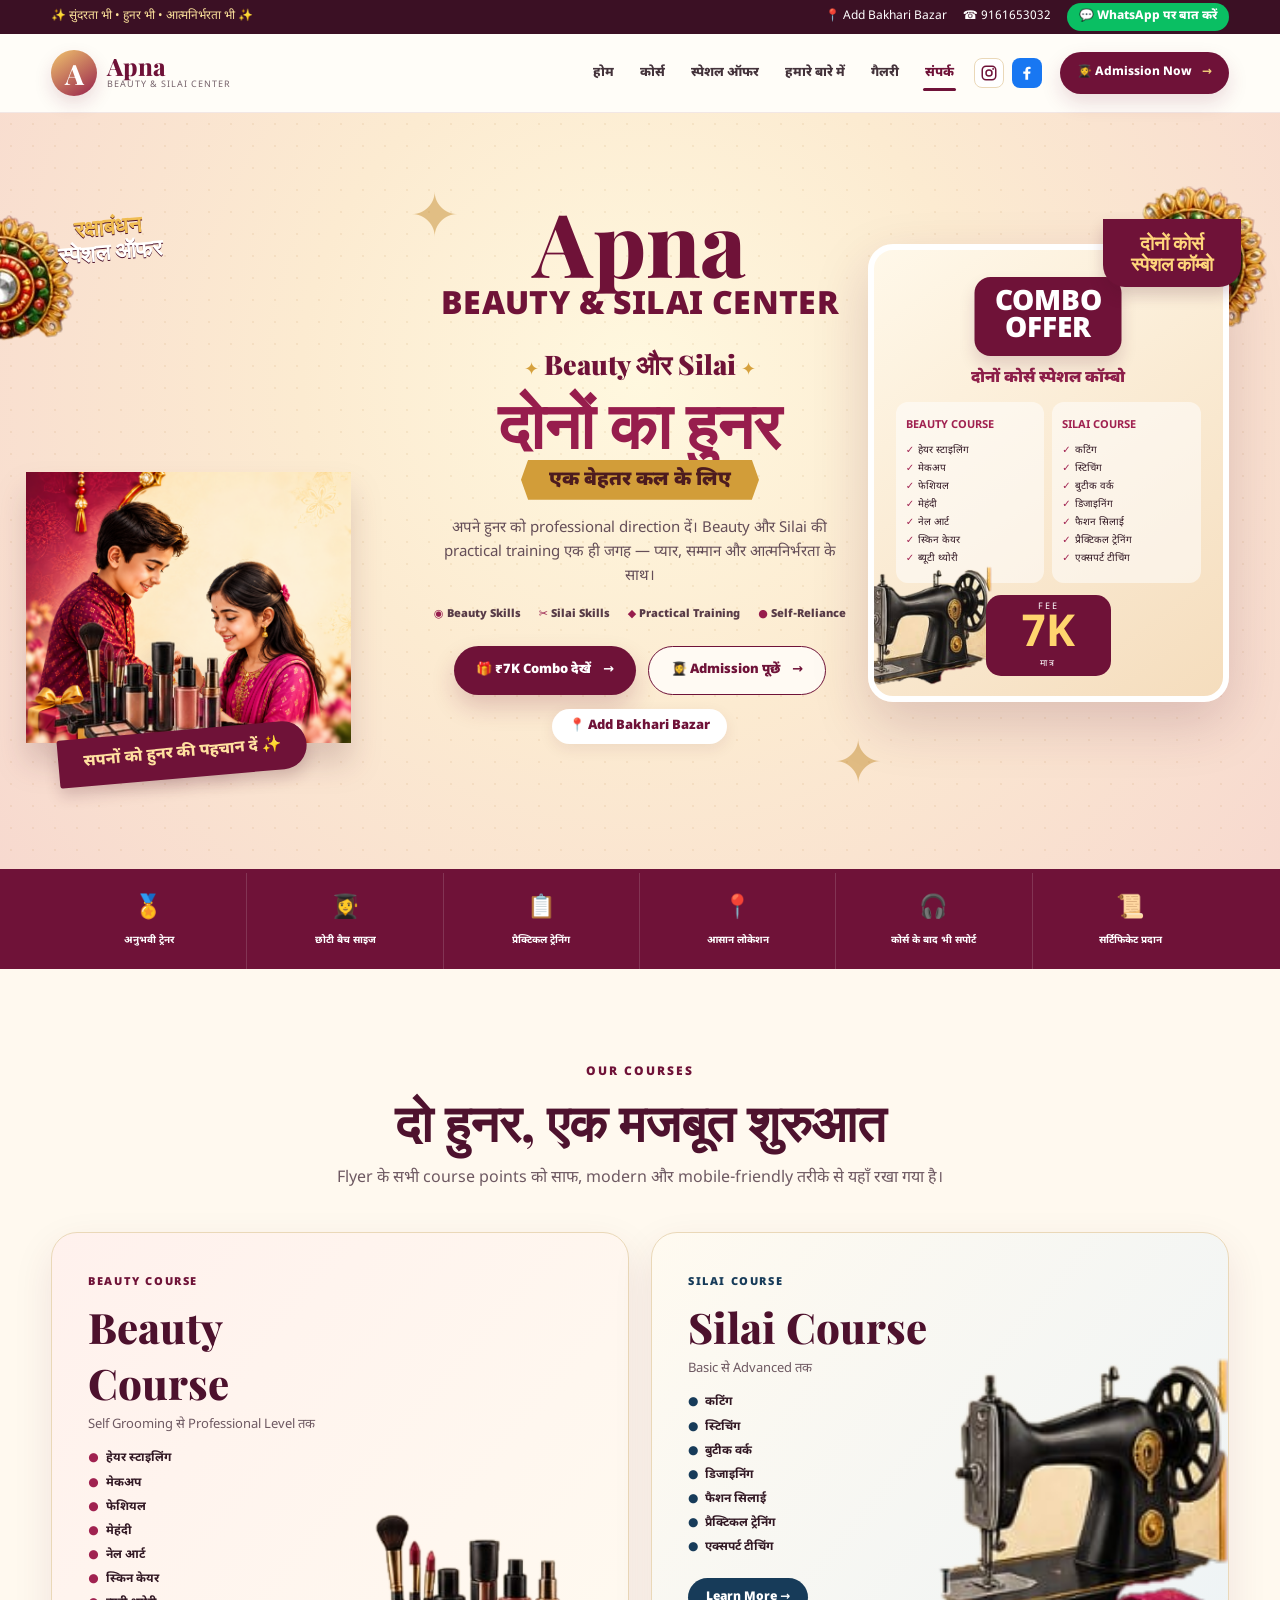
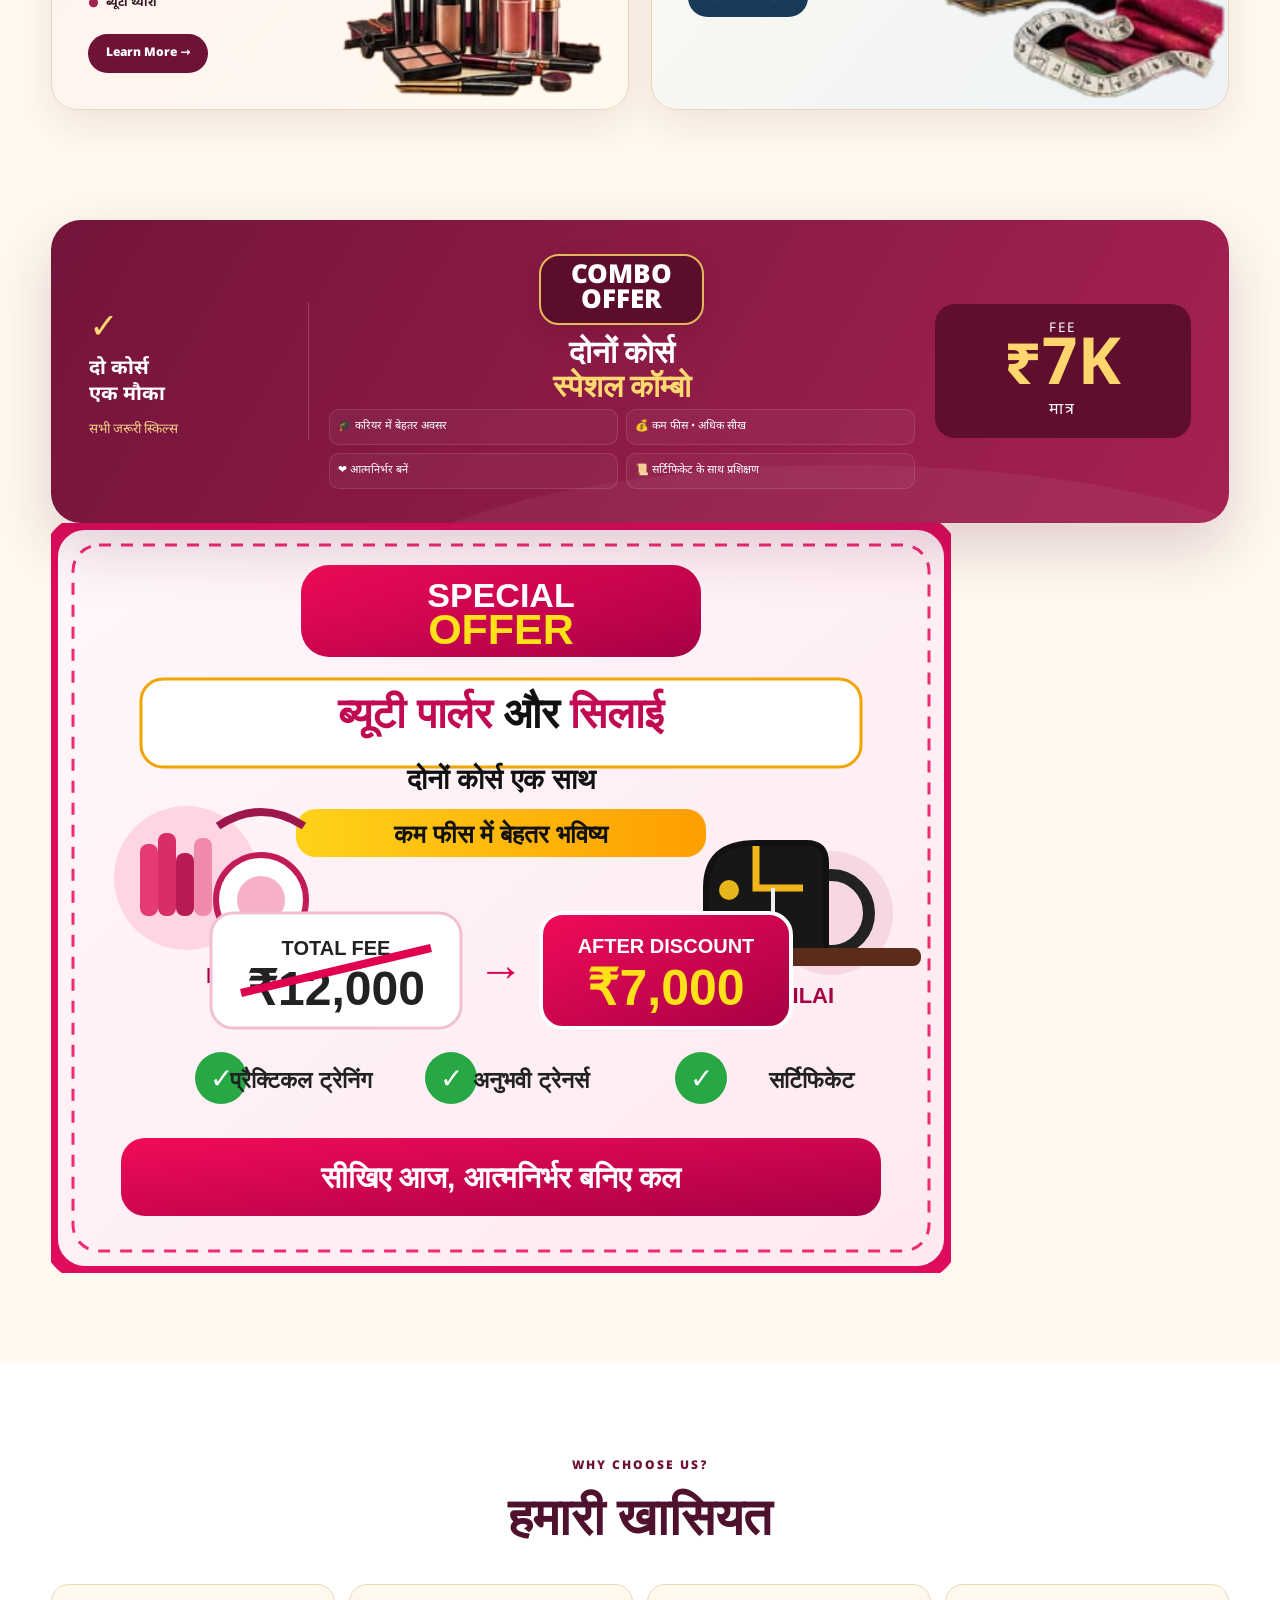
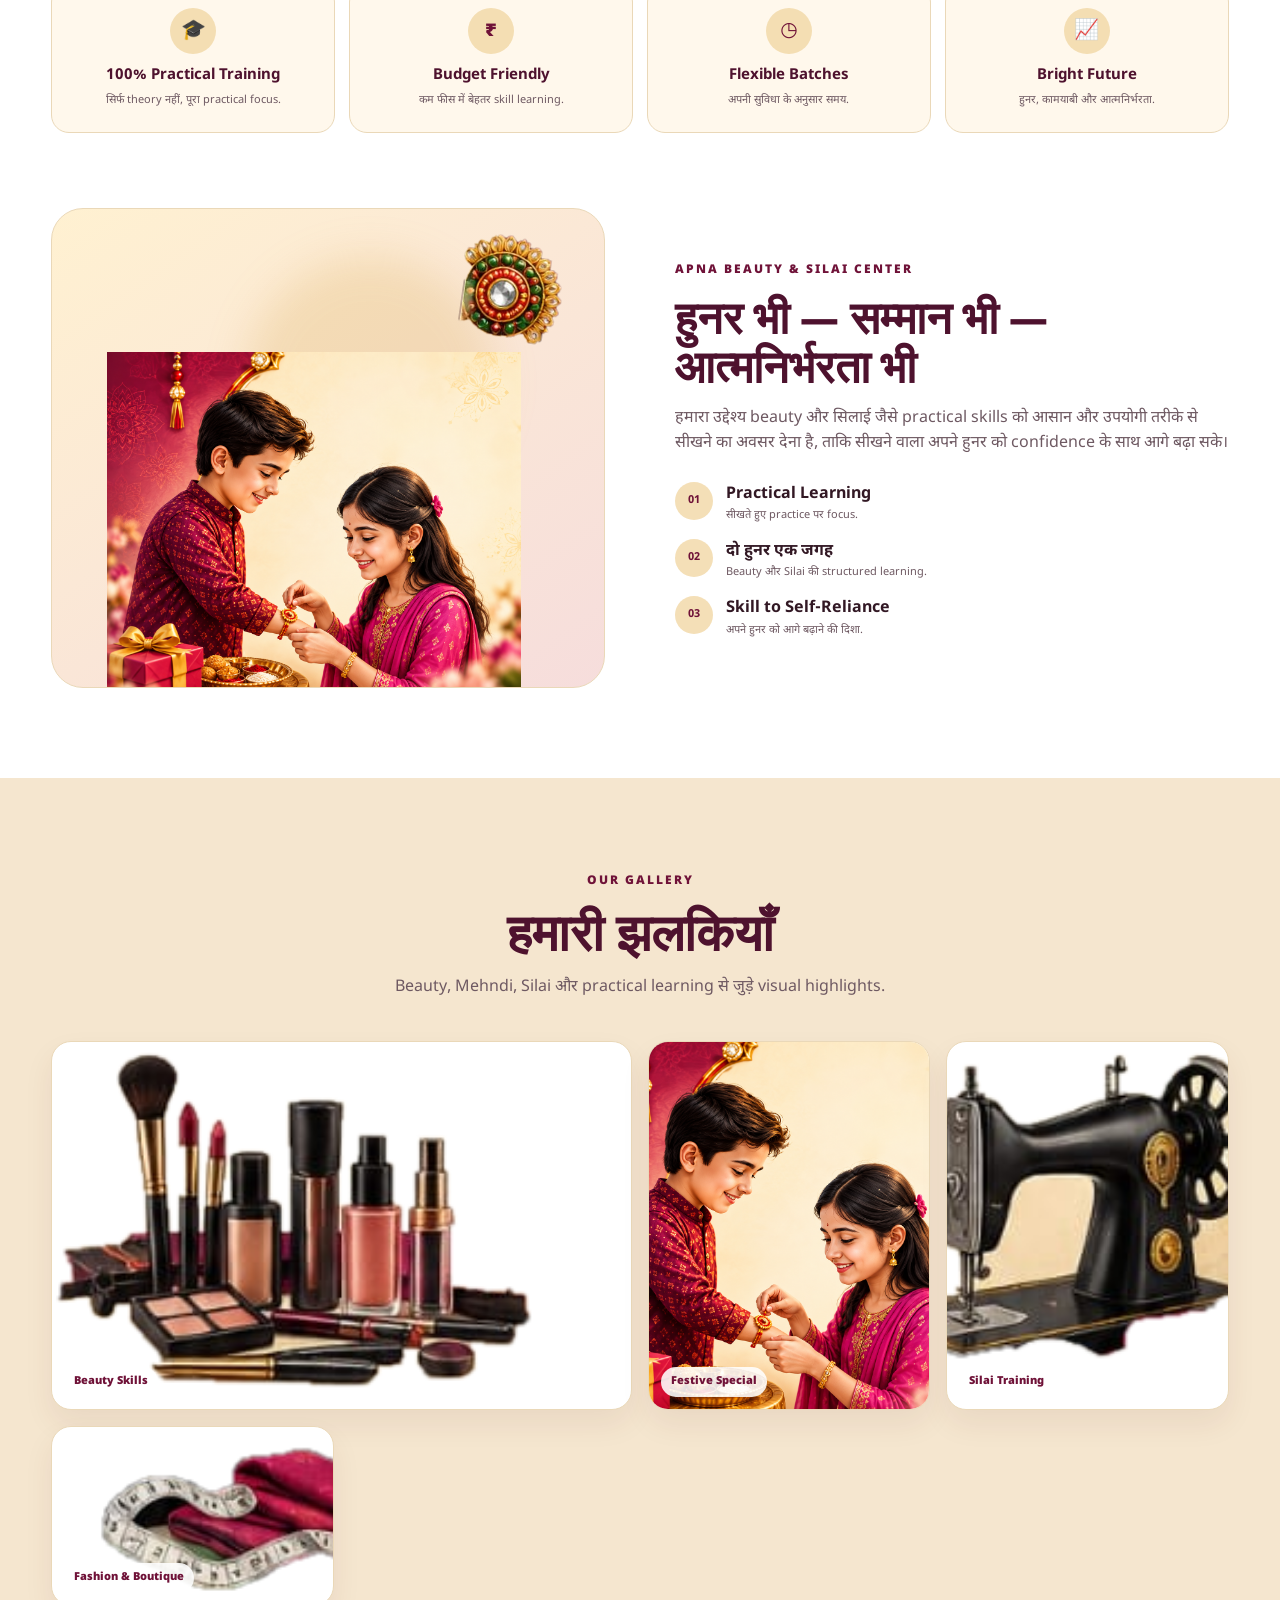
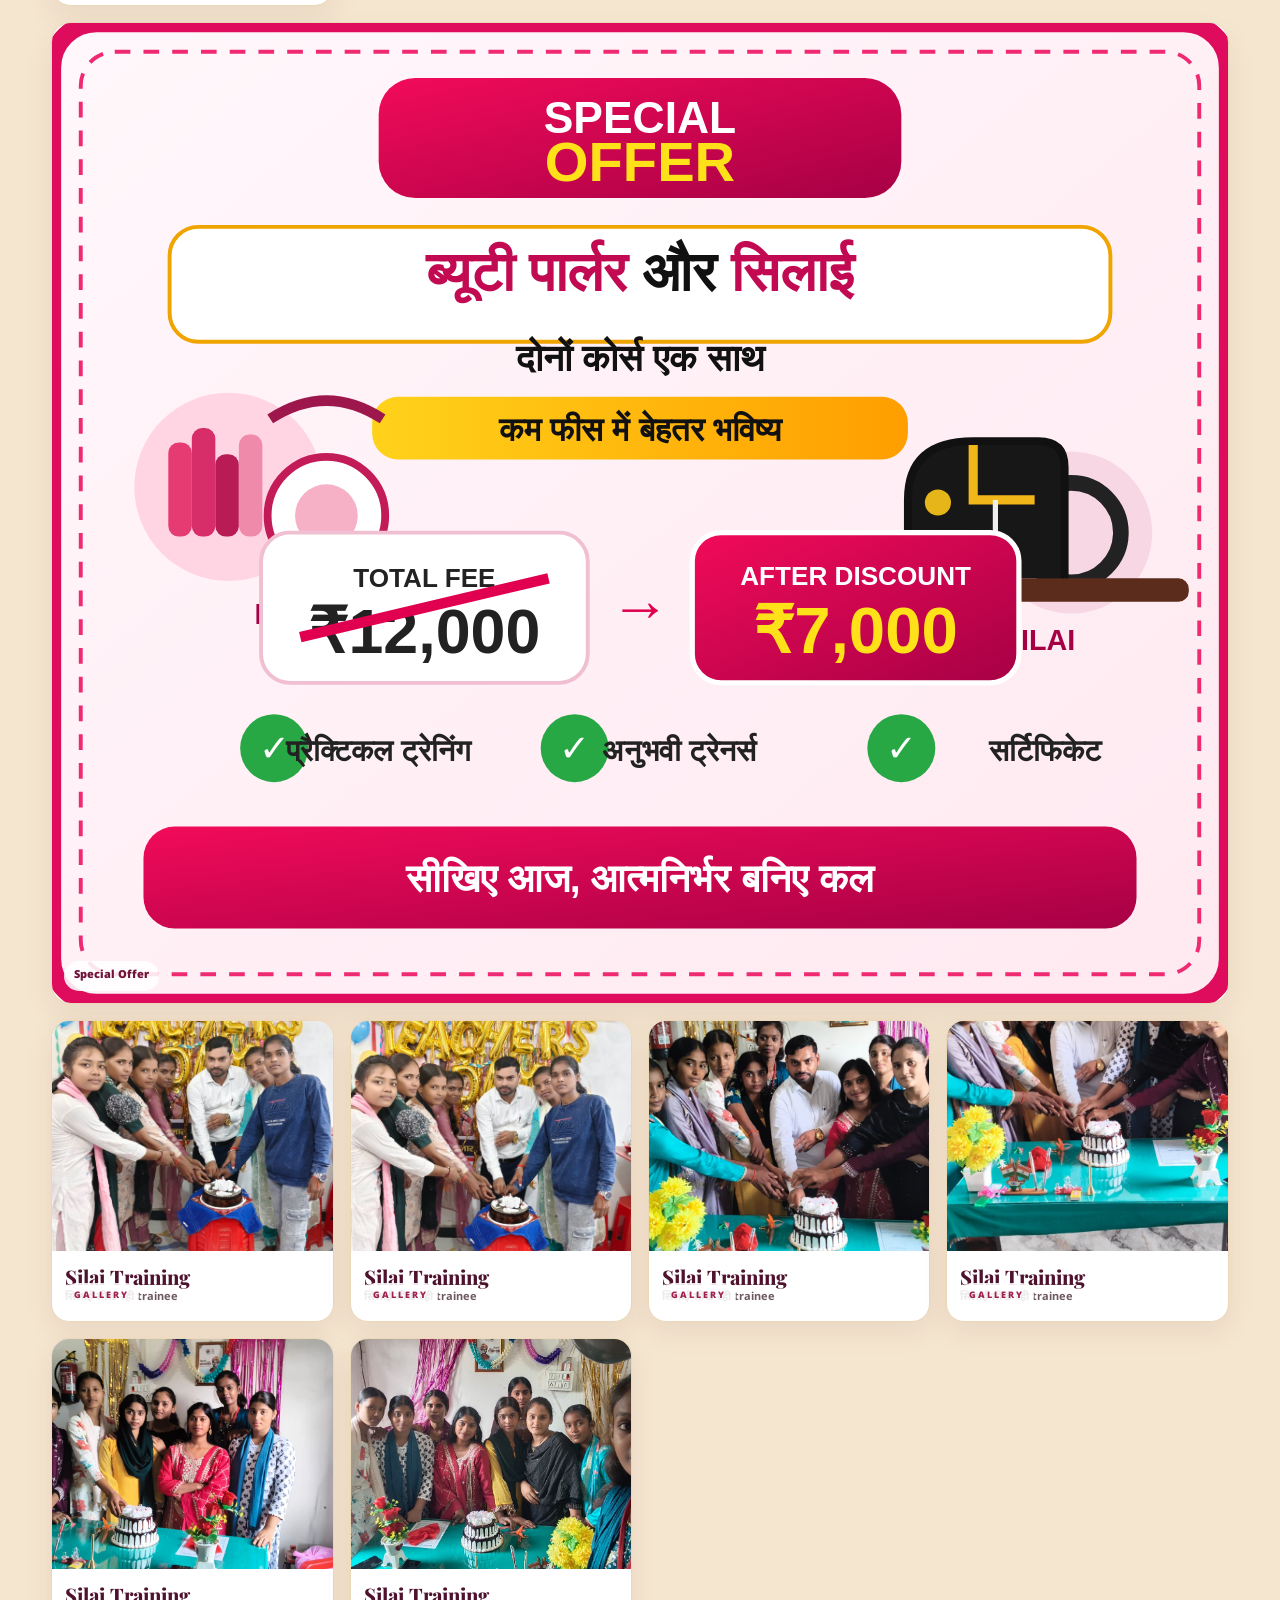
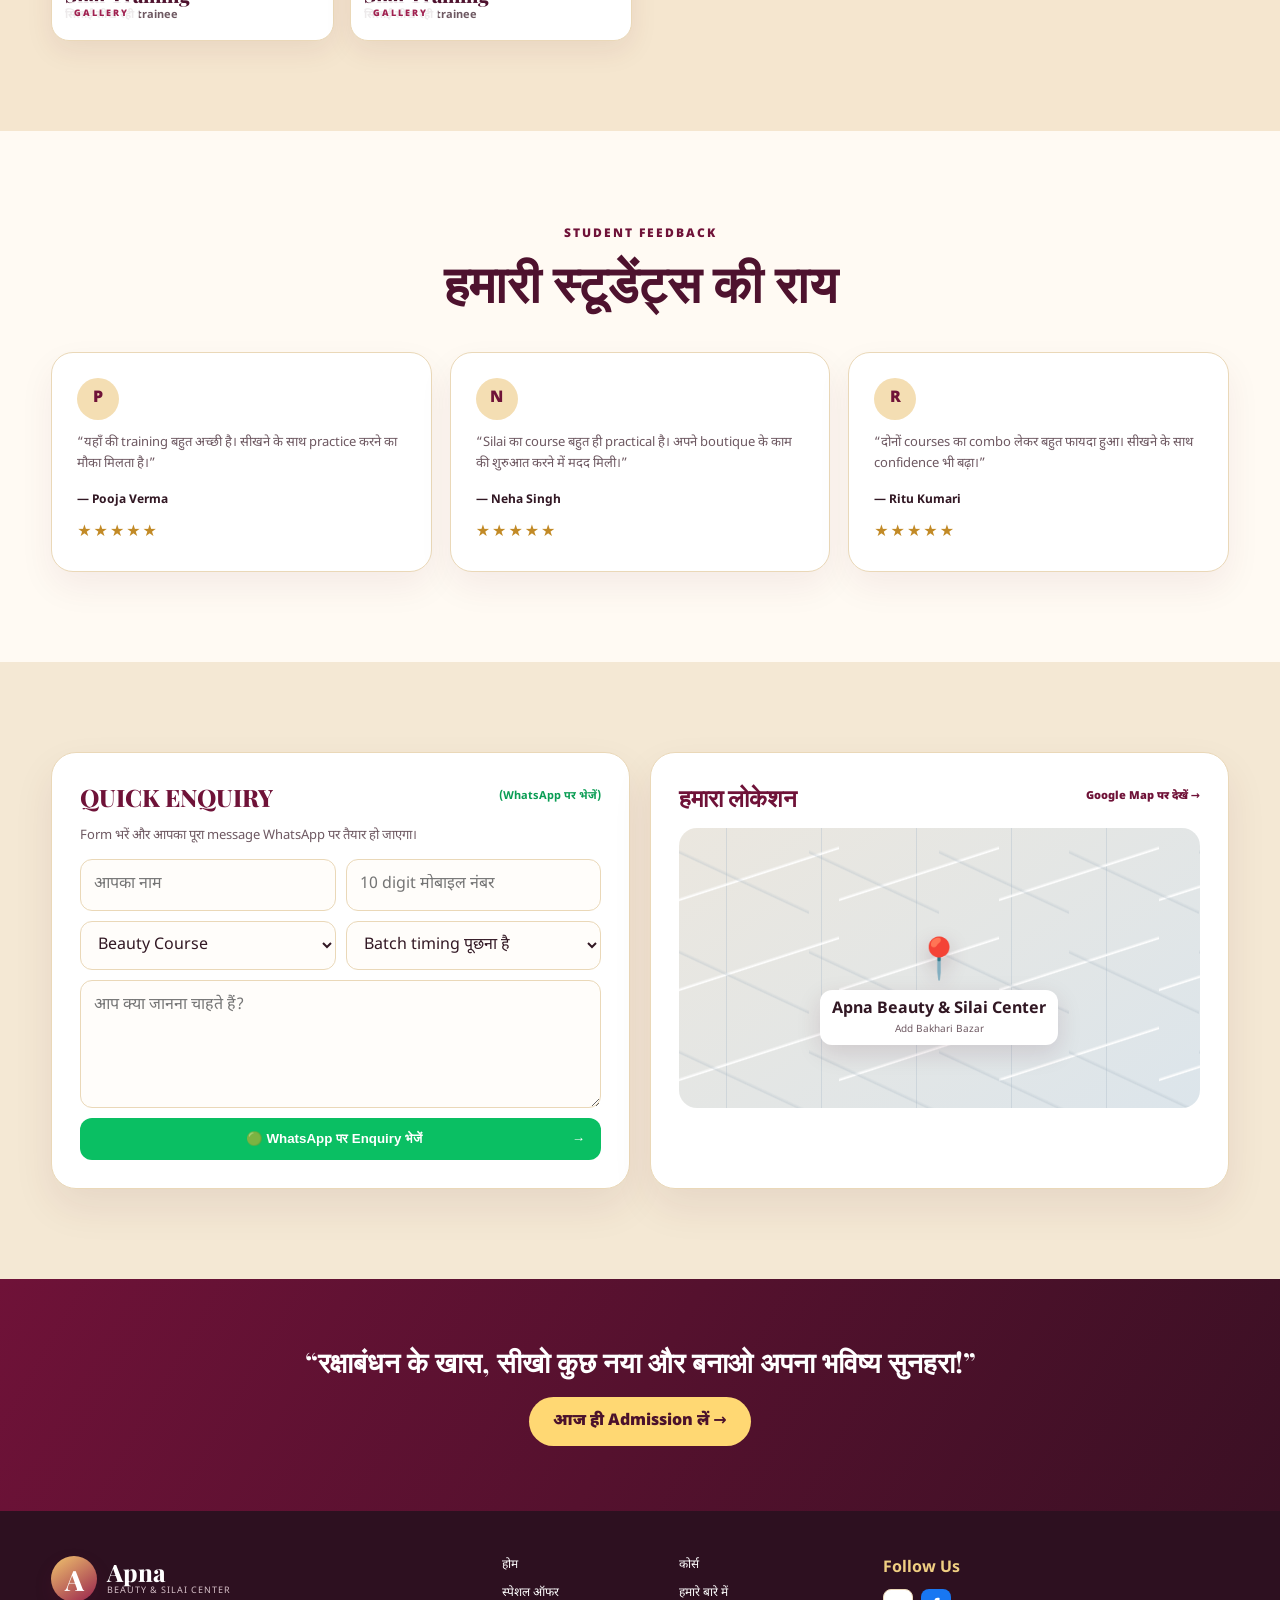
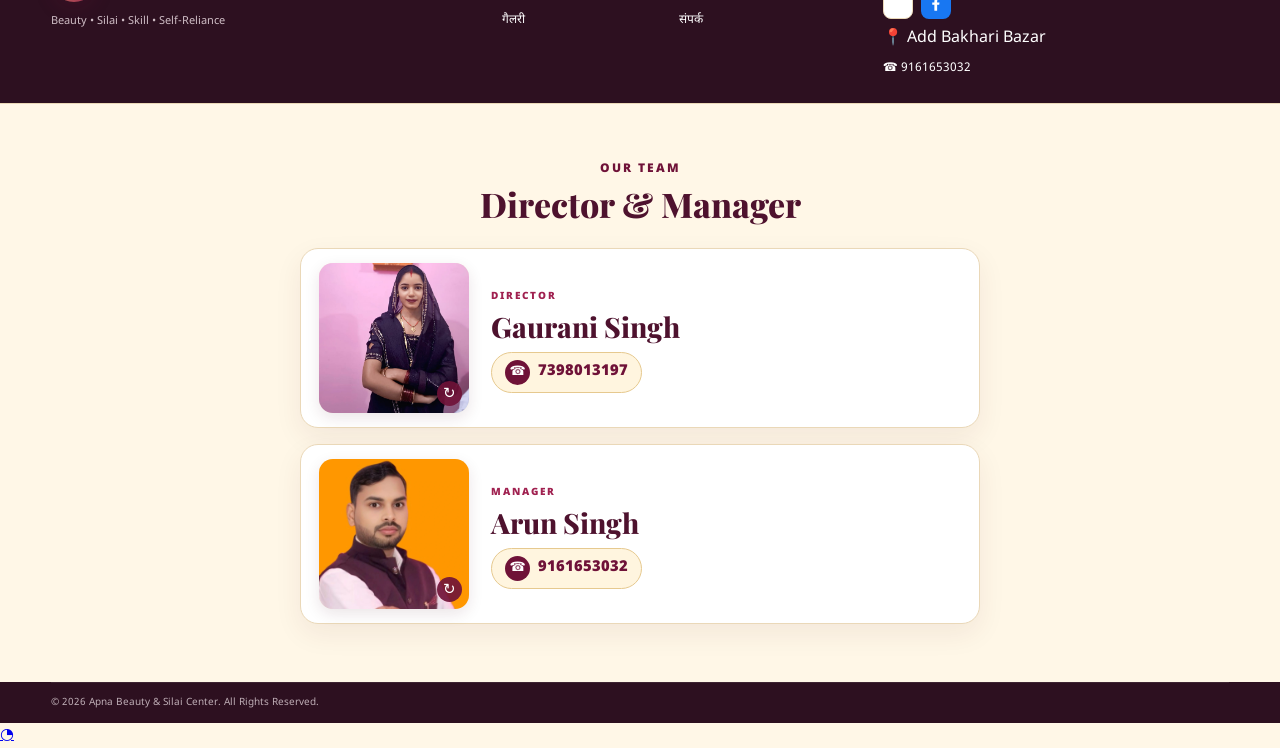
==== commit b6035302: "Replace flyer references and update combo offer to ₹7K" ====
--- a/index.html
+++ b/index.html
@@ -3,8 +3,8 @@
 <head>
 <meta charset="utf-8">
 <meta name="viewport" content="width=device-width,initial-scale=1">
-<meta name="description" content="Apna Beauty & Silai Center, Add Bakhari Bazar में Beauty Course, Silai Course और ₹6K Combo Offer की practical training. Admission और WhatsApp enquiry के लिए संपर्क करें।">
-<meta name="keywords" content="Apna Beauty and Silai Center, Apna Beauty Silai Center, beauty parlour course Add Bakhari Bazar, beauty course Add Bakhari Bazar, silai course Add Bakhari Bazar, stitching course Add Bakhari Bazar, tailoring course Add Bakhari Bazar, makeup course, mehndi course, fashion designing course, boutique course, beauty and silai combo course, ₹6000 combo course, beauty training, silai training, women skill training, practical beauty course, practical stitching course">
+<meta name="description" content="Apna Beauty & Silai Center, Add Bakhari Bazar में Beauty Course, Silai Course और ₹7K Combo Offer की practical training. Admission और WhatsApp enquiry के लिए संपर्क करें।">
+<meta name="keywords" content="Apna Beauty and Silai Center, Apna Beauty Silai Center, beauty parlour course Add Bakhari Bazar, beauty course Add Bakhari Bazar, silai course Add Bakhari Bazar, stitching course Add Bakhari Bazar, tailoring course Add Bakhari Bazar, makeup course, mehndi course, fashion designing course, boutique course, beauty and silai combo course, ₹7000 combo course, beauty training, silai training, women skill training, practical beauty course, practical stitching course">
 <meta name="author" content="Apna Beauty & Silai Center">
 <meta name="robots" content="index, follow, max-image-preview:large">
 <meta name="theme-color" content="#6f1238">
@@ -14,14 +14,14 @@
 <meta property="og:locale" content="hi_IN">
 <meta property="og:site_name" content="Apna Beauty & Silai Center">
 <meta property="og:title" content="Apna Beauty & Silai Center | Add Bakhari Bazar">
-<meta property="og:description" content="Beauty और Silai की practical training, ₹6K Combo Offer और admission enquiry — Add Bakhari Bazar।">
+<meta property="og:description" content="Beauty और Silai की practical training, ₹7K Combo Offer और admission enquiry — Add Bakhari Bazar।">
 <meta property="og:url" content="https://www.apnabeautandsilayicenter.in/">
-<meta property="og:image" content="https://www.apnabeautandsilayicenter.in/assets/flyer.jpg">
+<meta property="og:image" content="https://www.apnabeautandsilayicenter.in/assets/flyer.svg">
 <meta name="twitter:card" content="summary_large_image">
 <meta name="twitter:title" content="Apna Beauty & Silai Center | Add Bakhari Bazar">
-<meta name="twitter:description" content="Beauty Course, Silai Course और ₹6K Combo Offer की practical training।">
-<meta name="twitter:image" content="https://www.apnabeautandsilayicenter.in/assets/flyer.jpg">
-<link rel="icon" href="assets/flyer.jpg">
+<meta name="twitter:description" content="Beauty Course, Silai Course और ₹7K Combo Offer की practical training।">
+<meta name="twitter:image" content="https://www.apnabeautandsilayicenter.in/assets/flyer.svg">
+<link rel="icon" href="assets/flyer.svg">
 <link rel="preconnect" href="https://fonts.googleapis.com">
 <link rel="preconnect" href="https://fonts.gstatic.com" crossorigin>
 <link href="https://fonts.googleapis.com/css2?family=Noto+Sans+Devanagari:wght@400;500;600;700;800;900&family=Playfair+Display:wght@600;700;800&display=swap" rel="stylesheet">
@@ -35,8 +35,8 @@
       "@id": "https://www.apnabeautandsilayicenter.in/#business",
       "name": "Apna Beauty & Silai Center",
       "url": "https://www.apnabeautandsilayicenter.in/",
-      "image": "https://www.apnabeautandsilayicenter.in/assets/flyer.jpg",
-      "description": "Add Bakhari Bazar में Beauty और Silai की practical training तथा ₹6K Combo Offer।",
+      "image": "https://www.apnabeautandsilayicenter.in/assets/flyer.svg",
+      "description": "Add Bakhari Bazar में Beauty और Silai की practical training तथा ₹7K Combo Offer।",
       "telephone": "+91-9161653032",
       "priceRange": "₹₹",
       "address": {"@type": "PostalAddress","streetAddress": "Add Bakhari Bazar","addressCountry": "IN"},
@@ -56,7 +56,7 @@
       "itemListElement": [
         { "@type": "Course", "position": 1, "name": "Beauty Course", "description": "Hair styling, makeup, facial, mehndi, nail art, skin care और beauty theory की practical training।", "provider": { "@id": "https://www.apnabeautandsilayicenter.in/#business" } },
         { "@type": "Course", "position": 2, "name": "Silai Course", "description": "Cutting, stitching, boutique work, designing, fashion silai और practical training।", "provider": { "@id": "https://www.apnabeautandsilayicenter.in/#business" } },
-        { "@type": "Course", "position": 3, "name": "Beauty and Silai Combo Offer", "description": "Beauty Course और Silai Course का ₹6K special combo offer।", "provider": { "@id": "https://www.apnabeautandsilayicenter.in/#business" } }
+        { "@type": "Course", "position": 3, "name": "Beauty and Silai Combo Offer", "description": "Beauty Course और Silai Course का ₹7K special combo offer।", "provider": { "@id": "https://www.apnabeautandsilayicenter.in/#business" } }
       ]
     }
   ]
@@ -64,7 +64,6 @@
 </script>
 </head>
 <body>
-
 <div class="announcement">
   <div class="container announcement-inner">
     <span>✨ सुंदरता भी • हुनर भी • आत्मनिर्भरता भी ✨</span>
@@ -75,7 +74,6 @@
     </div>
   </div>
 </div>
-
 <header class="header">
   <div class="container nav">
     <a class="brand" href="#home"><span class="brand-round">A</span><span><b>Apna</b><small>BEAUTY & SILAI CENTER</small></span></a>
@@ -85,59 +83,41 @@
     <a class="nav-admission" href="#contact">👩‍🎓 Admission Now <span>→</span></a>
   </div>
 </header>
-
 <main id="home">
 <section class="hero">
   <div class="hero-decoration left-rakhi"><img src="assets/extracted/rakhi-cutout.png" alt=""></div><div class="hero-decoration right-rakhi"><img src="assets/extracted/rakhi-cutout.png" alt=""></div><div class="hero-decoration gift-left"><img src="assets/extracted/gift-box-cutout.png" alt=""></div><div class="hero-decoration flower flower-a">✦</div><div class="hero-decoration flower flower-b">✦</div>
   <div class="container hero-grid">
     <div class="hero-people-wrap"><div class="festive-note">रक्षाबंधन<br><b>स्पेशल ऑफर</b></div><img class="hero-people" src="assets/extracted/people-cutout.png" alt="भाई-बहन का रक्षाबंधन artwork"><img class="hero-beauty" src="assets/extracted/beauty-tools-cutout.png" alt="Beauty products"><div class="hero-ribbon">सपनों को हुनर की पहचान दें ✨</div></div>
-    <div class="hero-copy"><div class="brand-title">Apna</div><div class="brand-subtitle">BEAUTY & SILAI CENTER</div><div class="hero-rule">✦ <span>Beauty और Silai</span> ✦</div><h1>दोनों का हुनर</h1><div class="hero-gold-line">एक बेहतर कल के लिए</div><p>अपने हुनर को professional direction दें। Beauty और Silai की practical training एक ही जगह — प्यार, सम्मान और आत्मनिर्भरता के साथ।</p><div class="hero-benefits"><span><i>◉</i> Beauty Skills</span><span><i>✂</i> Silai Skills</span><span><i>◆</i> Practical Training</span><span><i>●</i> Self-Reliance</span></div><div class="hero-buttons"><a class="btn primary" href="#offer">🎁 ₹6K Combo देखें <span>→</span></a><a class="btn white" href="#contact">👩‍🎓 Admission पूछें <span>→</span></a></div><div class="location">📍 Add Bakhari Bazar</div></div>
-    <div class="hero-combo"><div class="combo-ribbon">दोनों कोर्स<br><b>स्पेशल कॉम्बो</b></div><div class="combo-card"><div class="combo-title">COMBO<br>OFFER</div><div class="combo-sub">दोनों कोर्स स्पेशल कॉम्बो</div><div class="combo-columns"><div><strong>BEAUTY COURSE</strong><ul><li>हेयर स्टाइलिंग</li><li>मेकअप</li><li>फेशियल</li><li>मेहंदी</li><li>नेल आर्ट</li><li>स्किन केयर</li><li>ब्यूटी थ्योरी</li></ul></div><div><strong>SILAI COURSE</strong><ul><li>कटिंग</li><li>स्टिचिंग</li><li>बुटीक वर्क</li><li>डिजाइनिंग</li><li>फैशन सिलाई</li><li>प्रैक्टिकल ट्रेनिंग</li><li>एक्सपर्ट टीचिंग</li></ul></div></div><div class="combo-price"><small>FEE</small><b>6K</b><span>मात्र</span></div><img class="combo-gift" src="assets/extracted/gift-box-cutout.png" alt=""><img class="combo-machine" src="assets/extracted/sewing-machine-cutout.png" alt=""></div></div>
+    <div class="hero-copy"><div class="brand-title">Apna</div><div class="brand-subtitle">BEAUTY & SILAI CENTER</div><div class="hero-rule">✦ <span>Beauty और Silai</span> ✦</div><h1>दोनों का हुनर</h1><div class="hero-gold-line">एक बेहतर कल के लिए</div><p>अपने हुनर को professional direction दें। Beauty और Silai की practical training एक ही जगह — प्यार, सम्मान और आत्मनिर्भरता के साथ।</p><div class="hero-benefits"><span><i>◉</i> Beauty Skills</span><span><i>✂</i> Silai Skills</span><span><i>◆</i> Practical Training</span><span><i>●</i> Self-Reliance</span></div><div class="hero-buttons"><a class="btn primary" href="#offer">🎁 ₹7K Combo देखें <span>→</span></a><a class="btn white" href="#contact">👩‍🎓 Admission पूछें <span>→</span></a></div><div class="location">📍 Add Bakhari Bazar</div></div>
+    <div class="hero-combo"><div class="combo-ribbon">दोनों कोर्स<br><b>स्पेशल कॉम्बो</b></div><div class="combo-card"><div class="combo-title">COMBO<br>OFFER</div><div class="combo-sub">दोनों कोर्स स्पेशल कॉम्बो</div><div class="combo-columns"><div><strong>BEAUTY COURSE</strong><ul><li>हेयर स्टाइलिंग</li><li>मेकअप</li><li>फेशियल</li><li>मेहंदी</li><li>नेल आर्ट</li><li>स्किन केयर</li><li>ब्यूटी थ्योरी</li></ul></div><div><strong>SILAI COURSE</strong><ul><li>कटिंग</li><li>स्टिचिंग</li><li>बुटीक वर्क</li><li>डिजाइनिंग</li><li>फैशन सिलाई</li><li>प्रैक्टिकल ट्रेनिंग</li><li>एक्सपर्ट टीचिंग</li></ul></div></div><div class="combo-price"><small>FEE</small><b>7K</b><span>मात्र</span></div><img class="combo-gift" src="assets/extracted/gift-box-cutout.png" alt=""><img class="combo-machine" src="assets/extracted/sewing-machine-cutout.png" alt=""></div></div>
   </div>
 </section>
 <section class="trust-strip"><div class="container trust-grid"><div><span>🏅</span><b>अनुभवी ट्रेनर</b></div><div><span>👩‍🎓</span><b>छोटी बैच साइज</b></div><div><span>📋</span><b>प्रैक्टिकल ट्रेनिंग</b></div><div><span>📍</span><b>आसान लोकेशन</b></div><div><span>🎧</span><b>कोर्स के बाद भी सपोर्ट</b></div><div><span>📜</span><b>सर्टिफिकेट प्रदान</b></div></div></section>
 <section id="courses" class="section courses-section"><div class="container"><div class="section-heading"><span class="eyebrow">OUR COURSES</span><h2>दो हुनर, एक मजबूत शुरुआत</h2><p>Flyer के सभी course points को साफ, modern और mobile-friendly तरीके से यहाँ रखा गया है।</p></div><div class="course-grid"><article class="big-course beauty-course"><div class="course-text"><span class="course-label">BEAUTY COURSE</span><h3>Beauty Course</h3><p>Self Grooming से Professional Level तक</p><ul><li>हेयर स्टाइलिंग</li><li>मेकअप</li><li>फेशियल</li><li>मेहंदी</li><li>नेल आर्ट</li><li>स्किन केयर</li><li>ब्यूटी थ्योरी</li></ul><a class="course-btn" href="#contact">Learn More →</a></div><img src="assets/extracted/beauty-tools-cutout.png" class="course-beauty-img" alt="Beauty tools"></article><article class="big-course silai-course"><div class="course-text"><span class="course-label">SILAI COURSE</span><h3>Silai Course</h3><p>Basic से Advanced तक</p><ul><li>कटिंग</li><li>स्टिचिंग</li><li>बुटीक वर्क</li><li>डिजाइनिंग</li><li>फैशन सिलाई</li><li>प्रैक्टिकल ट्रेनिंग</li><li>एक्सपर्ट टीचिंग</li></ul><a class="course-btn blue" href="#contact">Learn More →</a></div><img src="assets/extracted/sewing-machine-cutout.png" class="course-machine" alt="Sewing machine"><img src="assets/extracted/fabrics-cutout.png" class="course-fabric" alt="Colorful fabrics"></article></div></div></section>
-<section id="offer" class="offer-section"><div class="container"><div class="offer-card"><div class="offer-side"><span>✓</span><b>दो कोर्स<br>एक मौका</b><small>सभी जरूरी स्किल्स</small></div><div class="offer-main"><div class="offer-badge">COMBO<br>OFFER</div><h2>दोनों कोर्स<br><span>स्पेशल कॉम्बो</span></h2><div class="offer-points"><span>🎓 करियर में बेहतर अवसर</span><span>💰 कम फीस • अधिक सीख</span><span>❤️ आत्मनिर्भर बनें</span><span>📜 सर्टिफिकेट के साथ प्रशिक्षण</span></div></div><div class="offer-fee"><small>FEE</small><b>₹6K</b><span>मात्र</span><img src="assets/extracted/gift-box-cutout.png" alt=""></div></div></div></section>
+<section id="offer" class="offer-section"><div class="container"><div class="offer-card"><div class="offer-side"><span>✓</span><b>दो कोर्स<br>एक मौका</b><small>सभी जरूरी स्किल्स</small></div><div class="offer-main"><div class="offer-badge">COMBO<br>OFFER</div><h2>दोनों कोर्स<br><span>स्पेशल कॉम्बो</span></h2><div class="offer-points"><span>🎓 करियर में बेहतर अवसर</span><span>💰 कम फीस • अधिक सीख</span><span>❤️ आत्मनिर्भर बनें</span><span>📜 सर्टिफिकेट के साथ प्रशिक्षण</span></div></div><div class="offer-fee"><small>FEE</small><b>₹7K</b><span>मात्र</span><img src="assets/extracted/gift-box-cutout.png" alt=""></div></div><img class="offer-flyer" src="assets/flyer.svg" alt="₹12,000 से ₹7,000 Beauty Parlour और Silai Special Offer"></div></section>
 <section id="about" class="section about-section"><div class="container"><div class="section-heading"><span class="eyebrow">WHY CHOOSE US?</span><h2>हमारी खासियत</h2></div><div class="why-grid"><div><span>🎓</span><h3>100% Practical Training</h3><p>सिर्फ theory नहीं, पूरा practical focus.</p></div><div><span>₹</span><h3>Budget Friendly</h3><p>कम फीस में बेहतर skill learning.</p></div><div><span>◷</span><h3>Flexible Batches</h3><p>अपनी सुविधा के अनुसार समय.</p></div><div><span>📈</span><h3>Bright Future</h3><p>हुनर, कामयाबी और आत्मनिर्भरता.</p></div></div><div class="about-story"><div class="story-visual"><div class="story-glow"></div><img src="assets/extracted/people-cutout.png" alt=""><img class="story-rakhi" src="assets/extracted/rakhi-cutout.png" alt=""></div><div class="story-copy"><span class="eyebrow">APNA BEAUTY & SILAI CENTER</span><h2>हुनर भी — सम्मान भी — आत्मनिर्भरता भी</h2><p>हमारा उद्देश्य beauty और सिलाई जैसे practical skills को आसान और उपयोगी तरीके से सीखने का अवसर देना है, ताकि सीखने वाला अपने हुनर को confidence के साथ आगे बढ़ा सके।</p><div class="story-list"><div><b>01</b><span><strong>Practical Learning</strong><small>सीखते हुए practice पर focus.</small></span></div><div><b>02</b><span><strong>दो हुनर एक जगह</strong><small>Beauty और Silai की structured learning.</small></span></div><div><b>03</b><span><strong>Skill to Self-Reliance</strong><small>अपने हुनर को आगे बढ़ाने की दिशा.</small></span></div></div></div></div></div></section>
-<section id="gallery" class="gallery-section"><div class="container"><div class="section-heading"><span class="eyebrow">OUR GALLERY</span><h2>हमारी झलकियाँ</h2><p>Beauty, Mehndi, Silai और practical learning से जुड़े visual highlights.</p></div><div class="gallery-grid"><div class="gallery-item large"><img src="assets/extracted/beauty-tools-cutout.png" alt="Beauty tools"><span>Beauty Skills</span></div><div class="gallery-item"><img src="assets/extracted/people-cutout.png" alt="Festive brother sister artwork"><span>Festive Special</span></div><div class="gallery-item"><img src="assets/extracted/sewing-machine-cutout.png" alt="Sewing machine"><span>Silai Training</span></div><div class="gallery-item"><img src="assets/extracted/fabrics-cutout.png" alt="Fabrics"><span>Fashion & Boutique</span></div><div class="gallery-item full"><img src="assets/flyer.jpg" alt="Original Apna Beauty & Silai Center flyer"><span>Special Offer</span></div></div></div></section>
+<section id="gallery" class="gallery-section"><div class="container"><div class="section-heading"><span class="eyebrow">OUR GALLERY</span><h2>हमारी झलकियाँ</h2><p>Beauty, Mehndi, Silai और practical learning से जुड़े visual highlights.</p></div><div class="gallery-grid"><div class="gallery-item large"><img src="assets/extracted/beauty-tools-cutout.png" alt="Beauty tools"><span>Beauty Skills</span></div><div class="gallery-item"><img src="assets/extracted/people-cutout.png" alt="Festive brother sister artwork"><span>Festive Special</span></div><div class="gallery-item"><img src="assets/extracted/sewing-machine-cutout.png" alt="Sewing machine"><span>Silai Training</span></div><div class="gallery-item"><img src="assets/extracted/fabrics-cutout.png" alt="Fabrics"><span>Fashion & Boutique</span></div><div class="gallery-item full"><img src="assets/flyer.svg" alt="₹12,000 से ₹7,000 Beauty Parlour और Silai Special Offer"><span>Special Offer</span></div></div></div></section>
 <section class="reviews-section"><div class="container"><div class="section-heading"><span class="eyebrow">STUDENT FEEDBACK</span><h2>हमारी स्टूडेंट्स की राय</h2></div><div class="review-grid"><article><div class="avatar">P</div><p>“यहाँ की training बहुत अच्छी है। सीखने के साथ practice करने का मौका मिलता है।”</p><b>— Pooja Verma</b><span>★★★★★</span></article><article><div class="avatar">N</div><p>“Silai का course बहुत ही practical है। अपने boutique के काम की शुरुआत करने में मदद मिली।”</p><b>— Neha Singh</b><span>★★★★★</span></article><article><div class="avatar">R</div><p>“दोनों courses का combo लेकर बहुत फायदा हुआ। सीखने के साथ confidence भी बढ़ा।”</p><b>— Ritu Kumari</b><span>★★★★★</span></article></div></div></section>
-<section id="contact" class="contact-section"><div class="container contact-grid"><div class="enquiry-card"><div class="enquiry-title"><span>QUICK ENQUIRY</span><b>(WhatsApp पर भेजें)</b></div><p>Form भरें और आपका पूरा message WhatsApp पर तैयार हो जाएगा।</p><form id="enquiryForm"><div class="form-row"><input id="name" required placeholder="आपका नाम"><input id="phone" required inputmode="numeric" placeholder="10 digit मोबाइल नंबर"></div><div class="form-row"><select id="course"><option>Beauty Course</option><option>Silai Course</option><option>Combo Offer — ₹6K</option></select><select id="batch"><option>Batch timing पूछना है</option><option>Morning</option><option>Afternoon</option><option>Evening</option></select></div><textarea id="message" rows="4" placeholder="आप क्या जानना चाहते हैं?"></textarea><button class="whatsapp-submit" type="submit">🟢 WhatsApp पर Enquiry भेजें <span>→</span></button><div id="formNote"></div></form></div><div class="location-card"><div class="location-title"><span>हमारा लोकेशन</span><a href="https://www.google.com/maps/search/?api=1&query=Add+Bakhari+Bazar" target="_blank" rel="noopener">Google Map पर देखें →</a></div><div class="fake-map"><div class="map-grid"></div><div class="map-pin">📍</div><div class="map-label"><b>Apna Beauty & Silai Center</b><small>Add Bakhari Bazar</small></div></div></div></div></section>
+<section id="contact" class="contact-section"><div class="container contact-grid"><div class="enquiry-card"><div class="enquiry-title"><span>QUICK ENQUIRY</span><b>(WhatsApp पर भेजें)</b></div><p>Form भरें और आपका पूरा message WhatsApp पर तैयार हो जाएगा।</p><form id="enquiryForm"><div class="form-row"><input id="name" required placeholder="आपका नाम"><input id="phone" required inputmode="numeric" placeholder="10 digit मोबाइल नंबर"></div><div class="form-row"><select id="course"><option>Beauty Course</option><option>Silai Course</option><option>Combo Offer — ₹7K</option></select><select id="batch"><option>Batch timing पूछना है</option><option>Morning</option><option>Afternoon</option><option>Evening</option></select></div><textarea id="message" rows="4" placeholder="आप क्या जानना चाहते हैं?"></textarea><button class="whatsapp-submit" type="submit">🟢 WhatsApp पर Enquiry भेजें <span>→</span></button><div id="formNote"></div></form></div><div class="location-card"><div class="location-title"><span>हमारा लोकेशन</span><a href="https://www.google.com/maps/search/?api=1&query=Add+Bakhari+Bazar" target="_blank" rel="noopener">Google Map पर देखें →</a></div><div class="fake-map"><div class="map-grid"></div><div class="map-pin">📍</div><div class="map-label"><b>Apna Beauty & Silai Center</b><small>Add Bakhari Bazar</small></div></div></div></div></section>
 <section class="final-cta"><div class="container"><p>“रक्षाबंधन के खास, सीखो कुछ नया और बनाओ अपना भविष्य सुनहरा!”</p><a href="#contact">आज ही Admission लें →</a></div></section>
 </main>
-
 <footer>
  <div class="container footer-main">
   <div class="footer-brand"><a class="brand" href="#home"><span class="brand-round">A</span><span><b>Apna</b><small>BEAUTY & SILAI CENTER</small></span></a><p>Beauty • Silai • Skill • Self-Reliance</p></div>
   <div class="footer-links"><a href="#home">होम</a><a href="#courses">कोर्स</a><a href="#offer">स्पेशल ऑफर</a><a href="#about">हमारे बारे में</a><a href="#gallery">गैलरी</a><a href="#contact">संपर्क</a></div>
   <div class="footer-contact"><b>Follow Us</b><div class="socials"><a id="instagramFooter" aria-label="Instagram" target="_blank" rel="noopener"><svg class="social-icon" viewBox="0 0 24 24" aria-hidden="true"><rect x="3" y="3" width="18" height="18" rx="5" fill="none" stroke="currentColor" stroke-width="2"/><circle cx="12" cy="12" r="4" fill="none" stroke="currentColor" stroke-width="2"/><circle cx="17.5" cy="6.5" r="1.25" fill="currentColor"/></svg></a><a id="facebookFooter" aria-label="Facebook" target="_blank" rel="noopener"><svg class="social-icon" viewBox="0 0 24 24" aria-hidden="true"><path fill="currentColor" d="M13.5 21v-8h2.75l.4-3h-3.15V8.08c0-.87.24-1.46 1.5-1.46h1.76V3.94c-.31-.04-1.37-.14-2.6-.14-2.57 0-4.33 1.57-4.33 4.46V10H7v3h2.83v8h3.67Z"/></svg></a></div><span>📍 Add Bakhari Bazar</span><a href="tel:+919161653032">☎ 9161653032</a></div>
  </div>
- 
  <section class="leadership-section" id="leadership">
   <div class="container">
    <div class="section-heading leadership-heading"><span class="eyebrow">OUR LEADERSHIP</span><h2>Director & Manager</h2><p>हमारे center की जिम्मेदारी संभालने वाली टीम से मिलिए। फोटो पर click करने पर दूसरी profile photo दिखाई देगी।</p></div>
    <div class="leadership-grid">
-    <article class="profile-card" data-profile-switch>
-      <button class="profile-photo" type="button" aria-label="Director की दूसरी photo दिखाएँ">
-        <img class="profile-image profile-image-primary" src="assets/director.png" alt="Gaurani Singh - Director" loading="lazy">
-        <img class="profile-image profile-image-secondary" src="assets/director1.png" alt="Gaurani Singh - Director alternate photo" loading="lazy">
-        <span class="profile-photo-hint">फोटो बदलें ↻</span>
-      </button>
-      <div class="profile-content"><span class="profile-role">DIRECTOR</span><h3>Gaurani Singh</h3><a class="profile-phone" href="tel:+917398013197">☎ 7398013197</a><a class="profile-wa" href="https://wa.me/917398013197" target="_blank" rel="noopener">WhatsApp करें →</a></div>
-    </article>
-    <article class="profile-card" data-profile-switch>
-      <button class="profile-photo" type="button" aria-label="Manager की दूसरी photo दिखाएँ">
-        <img class="profile-image profile-image-primary" src="assets/managerimg.png" alt="Arun Singh - Manager" loading="lazy">
-        <img class="profile-image profile-image-secondary" src="assets/manager.png" alt="Arun Singh - Manager alternate photo" loading="lazy">
-        <span class="profile-photo-hint">फोटो बदलें ↻</span>
-      </button>
-      <div class="profile-content"><span class="profile-role">MANAGER</span><h3>Arun Singh</h3><a class="profile-phone" href="tel:+919161653032">☎ 9161653032</a><a class="profile-wa" href="https://wa.me/919161653032" target="_blank" rel="noopener">WhatsApp करें →</a></div>
-    </article>
+    <article class="profile-card" data-profile-switch><button class="profile-photo" type="button" aria-label="Director की दूसरी photo दिखाएँ"><img class="profile-image profile-image-primary" src="assets/director.png" alt="Gaurani Singh - Director" loading="lazy"><img class="profile-image profile-image-secondary" src="assets/director1.png" alt="Gaurani Singh - Director alternate photo" loading="lazy"><span class="profile-photo-hint">फोटो बदलें ↻</span></button><div class="profile-content"><span class="profile-role">DIRECTOR</span><h3>Gaurani Singh</h3><a class="profile-phone" href="tel:+917398013197">☎ 7398013197</a><a class="profile-wa" href="https://wa.me/917398013197" target="_blank" rel="noopener">WhatsApp करें →</a></div></article>
+    <article class="profile-card" data-profile-switch><button class="profile-photo" type="button" aria-label="Manager की दूसरी photo दिखाएँ"><img class="profile-image profile-image-primary" src="assets/managerimg.png" alt="Arun Singh - Manager" loading="lazy"><img class="profile-image profile-image-secondary" src="assets/manager.png" alt="Arun Singh - Manager alternate photo" loading="lazy"><span class="profile-photo-hint">फोटो बदलें ↻</span></button><div class="profile-content"><span class="profile-role">MANAGER</span><h3>Arun Singh</h3><a class="profile-phone" href="tel:+919161653032">☎ 9161653032</a><a class="profile-wa" href="https://wa.me/919161653032" target="_blank" rel="noopener">WhatsApp करें →</a></div></article>
    </div>
   </div>
  </section>
  <div class="container copyright">© <span id="year"></span> Apna Beauty & Silai Center. All Rights Reserved.</div>
 </footer>
-
 <a class="floating-wa" href="https://wa.me/919161653032" target="_blank" rel="noopener" aria-label="WhatsApp">◔</a>
 <script src="script.js"></script>
 </body>
--- a/styles.css
+++ b/styles.css
@@ -1,8 +1,5 @@
  .social-icon{width:18px;height:18px;display:block}
-:root{
---maroon:#6f1238;--maroon2:#971d4d;--wine:#3b1024;--gold:#d6a13d;--gold2:#f4d37b;
---cream:#fff7e7;--paper:#fffdf8;--ink:#321824;--muted:#6e5962;--line:#ead8b8;--blue:#173b59;
-}
+:root{--maroon:#6f1238;--maroon2:#971d4d;--wine:#3b1024;--gold:#d6a13d;--gold2:#f4d37b;--cream:#fff7e7;--paper:#fffdf8;--ink:#321824;--muted:#6e5962;--line:#ead8b8;--blue:#173b59}
 *{box-sizing:border-box}html{scroll-behavior:smooth}body{margin:0;color:var(--ink);background:var(--cream);font-family:"Noto Sans Devanagari",system-ui,sans-serif;line-height:1.6}img{max-width:100%;display:block}.container{width:min(1180px,92%);margin:auto}a{transition:.2s ease}
 .announcement{background:var(--wine);color:#f9df99;font-size:12px}.announcement-inner{min-height:34px;display:flex;align-items:center;justify-content:space-between;gap:20px}.top-actions{display:flex;align-items:center;gap:16px}.top-actions a{color:#fff;text-decoration:none}.top-actions .wa-mini{background:#0abf63;border-radius:999px;padding:4px 12px;font-weight:800}
 .header{position:sticky;top:0;z-index:50;background:#fffdf9ee;backdrop-filter:blur(16px);border-bottom:1px solid #74153a18}.nav{min-height:78px;display:flex;align-items:center;gap:18px}.brand{display:flex;align-items:center;gap:10px;text-decoration:none;color:var(--maroon);margin-right:auto}.brand-round{width:46px;height:46px;border-radius:50%;display:grid;place-items:center;color:#fff;background:linear-gradient(145deg,#f1c56e,#97204c);font:800 28px "Playfair Display";box-shadow:0 8px 18px #74153a25}.brand b{display:block;font:800 24px/1 "Playfair Display"}.brand small{display:block;font-size:9px;letter-spacing:1px;color:#76636b}.nav nav{display:flex;gap:22px}.nav nav a{font-weight:800;font-size:13px;color:#44333b;text-decoration:none;padding:27px 2px;position:relative}.nav nav a:hover,.nav nav a.active{color:var(--maroon)}.nav nav a.active:after{content:"";height:3px;border-radius:3px;background:var(--maroon);position:absolute;bottom:19px;left:0;right:0}.nav-social{display:flex;gap:8px}.nav-social a,.socials a{width:30px;height:30px;border-radius:8px;display:grid;place-items:center;background:#fff;border:1px solid var(--line);color:var(--maroon);font-weight:900;text-decoration:none;font-size:20px}.nav-social a:nth-child(2),.socials a:nth-child(2){background:#1877f2;color:#fff;border:0}.nav-admission{background:var(--maroon);color:#fff;text-decoration:none;border-radius:999px;padding:11px 17px;font-weight:800;font-size:12px;box-shadow:0 9px 20px #74153a25}.nav-admission span{color:var(--gold2);margin-left:7px}.menu{display:none;background:none;border:0;font-size:26px;color:var(--maroon)}
@@ -14,12 +11,12 @@
 .course-grid{display:grid;grid-template-columns:1fr 1fr;gap:22px}.big-course{position:relative;min-height:450px;overflow:hidden;border-radius:26px;padding:36px;border:1px solid var(--line);box-shadow:0 15px 40px #5b173018;background:#fff}.beauty-course{background:linear-gradient(130deg,#fff1ed,#fffaf0)}.silai-course{background:linear-gradient(130deg,#fffaf0,#edf3f6)}.course-text{position:relative;z-index:3;width:56%}.course-label{font-size:11px;font-weight:900;letter-spacing:1.6px;color:var(--maroon)}.silai-course .course-label{color:var(--blue)}.course-text h3{font:800 42px "Playfair Display";margin:4px 0;color:#4d112d}.course-text p{font-size:13px;color:var(--muted);margin:0 0 14px}.course-text ul{list-style:none;padding:0;margin:0;display:grid;gap:5px;font-size:12px;font-weight:700}.course-text li:before{content:"●";color:#a02250;margin-right:7px}.silai-course li:before{color:var(--blue)}.course-btn{display:inline-block;margin-top:20px;background:var(--maroon);color:#fff;padding:10px 18px;border-radius:999px;text-decoration:none;font-weight:900;font-size:12px}.course-btn.blue{background:var(--blue)}.course-beauty-img{position:absolute;width:55%;right:-5%;bottom:0;z-index:2}.course-machine{position:absolute;width:55%;right:-3%;bottom:50px;z-index:2}.course-fabric{position:absolute;width:50%;right:0;bottom:0;z-index:3}
 .offer-section{padding:20px 0 90px;background:#fff9ef}.offer-card{position:relative;overflow:hidden;display:grid;grid-template-columns:.6fr 1.6fr .7fr;align-items:center;gap:20px;background:linear-gradient(120deg,#74143b,#a52152);border-radius:30px;padding:34px 38px;color:#fff;box-shadow:0 25px 60px #5a153530}.offer-card:before{content:"";position:absolute;inset:auto -10% -80% 25%;height:300px;border-radius:50%;background:#ffffff0c}.offer-side{border-right:1px solid #ffffff2c;padding-right:20px}.offer-side span{display:block;font-size:35px;color:#ffd86f}.offer-side b{font-size:20px;line-height:1.1}.offer-side small{display:block;margin-top:10px;color:#f2cf85}.offer-main{text-align:center}.offer-badge{display:inline-block;background:#5d0d2c;border:2px solid #e3b957;border-radius:20px;padding:9px 30px;font-weight:900;font-size:26px;line-height:.95;box-shadow:0 8px 20px #4d0d2830}.offer-main h2{font:800 31px/1.1 "Playfair Display";margin:8px 0}.offer-main h2 span{color:#ffd86f}.offer-points{display:grid;grid-template-columns:1fr 1fr;gap:8px;font-size:11px;text-align:left}.offer-points span{background:#ffffff0b;border:1px solid #ffffff1c;border-radius:10px;padding:8px}.offer-fee{position:relative;text-align:center;background:#5f0e2e;border-radius:20px;padding:14px;z-index:2}.offer-fee small,.offer-fee span{display:block;letter-spacing:2px}.offer-fee b{display:block;color:#ffd66e;font-size:65px;line-height:.9}.offer-fee img{position:absolute;width:80px;right:-20px;bottom:-28px}
 .about-section{background:#fff}.why-grid{display:grid;grid-template-columns:repeat(4,1fr);gap:14px;margin-bottom:75px}.why-grid>div{background:#fff8ec;border:1px solid var(--line);border-radius:18px;padding:23px;text-align:center}.why-grid span{width:46px;height:46px;display:grid;place-items:center;margin:auto;background:#f4deb3;color:var(--maroon);border-radius:50%;font-weight:900;font-size:20px}.why-grid h3{font-size:15px;color:#4e122e;margin:10px 0 4px}.why-grid p{font-size:11px;color:var(--muted);margin:0}.about-story{display:grid;grid-template-columns:1fr 1fr;gap:70px;align-items:center}.story-visual{position:relative;min-height:480px;background:linear-gradient(145deg,#fff1d1,#f6dddc);border-radius:32px;overflow:hidden;border:1px solid var(--line)}.story-visual>img:first-of-type{position:absolute;width:75%;left:10%;bottom:-10px;z-index:2}.story-rakhi{position:absolute!important;width:180px!important;right:-15px;top:15px;z-index:3;transform:rotate(8deg)}.story-glow{position:absolute;width:250px;height:250px;border-radius:50%;background:#d59e3a33;filter:blur(20px);left:35%;top:10%}.story-copy h2{font:800 45px/1.1 "Playfair Display";color:#4e122e;margin:8px 0 15px}.story-copy>p{color:var(--muted)}.story-list{display:grid;gap:14px;margin-top:25px}.story-list>div{display:flex;gap:13px}.story-list b{width:38px;height:38px;display:grid;place-items:center;background:#f4dfb7;color:var(--maroon);border-radius:50%;font-size:11px}.story-list strong,.story-list small{display:block}.story-list small{color:var(--muted);font-size:11px}
-.gallery-section{padding:90px 0;background:#f5e6cf}.gallery-grid{display:grid;grid-template-columns:repeat(4,1fr);gap:16px}.gallery-item{position:relative;min-height:190px;border-radius:20px;overflow:hidden;background:#fff;border:1px solid var(--line);display:flex;align-items:flex-end;padding:17px;box-shadow:0 10px 30px #5a173315}.gallery-item.large{grid-column:span 2}.gallery-item.full{grid-column:1/-1;min-height:260px}.gallery-item img{position:absolute;inset:0;width:100%;height:100%;object-fit:contain;padding:15px}.gallery-item.full img{object-fit:cover;padding:0;opacity:.75}.gallery-item span{position:relative;z-index:2;background:#fffdf0e8;border-radius:999px;padding:6px 12px;color:var(--maroon);font-weight:900;font-size:11px}
-.reviews-section{padding:85px 0;background:#fff9ef}.review-grid{display:grid;grid-template-columns:repeat(3,1fr);gap:18px}.review-grid article{background:#fff;border:1px solid var(--line);border-radius:20px;padding:24px;box-shadow:0 10px 25px #5a173310}.avatar{width:45px;height:45px;display:grid;place-items:center;border-radius:50%;background:#f0d8a6;color:var(--maroon);font-weight:900}.review-grid p{color:#5f4b55;font-size:13px}.review-grid b{font-size:12px}.review-grid span{display:block;color:#e0a52f;margin-top:7px;letter-spacing:2px}
-.contact-section{padding:80px 0;background:linear-gradient(145deg,#fff4df,#f7dfd7)}.contact-grid{display:grid;grid-template-columns:1.05fr .95fr;gap:22px}.enquiry-card,.location-card{background:#fff;border:1px solid var(--line);border-radius:24px;padding:27px;box-shadow:0 15px 40px #5a173315}.enquiry-title{display:flex;align-items:baseline;gap:7px;color:#5b102f}.enquiry-title span{font:800 24px "Playfair Display"}.enquiry-title b{color:#10a956;font-size:12px}.enquiry-card>p{color:var(--muted);font-size:12px}.form-row{display:grid;grid-template-columns:1fr 1fr;gap:10px;margin-bottom:10px}.enquiry-card input,.enquiry-card select,.enquiry-card textarea{width:100%;padding:12px 13px;border:1px solid #dccbb1;border-radius:10px;background:#fffdf8;font:inherit;outline:none}.enquiry-card input:focus,.enquiry-card select:focus,.enquiry-card textarea:focus{border-color:#a52350;box-shadow:0 0 0 3px #a5235014}.whatsapp-submit{width:100%;border:0;border-radius:999px;background:#13b85c;color:#fff;padding:13px;font:800 13px inherit;cursor:pointer;margin-top:10px;box-shadow:0 10px 20px #13a95730}.whatsapp-submit span{float:right}.formNote{font-size:11px;color:#55705e;margin-top:9px}.location-title{display:flex;justify-content:space-between;align-items:center;gap:15px;margin-bottom:12px}.location-title span{font:800 24px "Playfair Display";color:#5b102f}.location-title a{font-size:11px;color:var(--maroon);font-weight:900;text-decoration:none}.fake-map{height:305px;border-radius:16px;overflow:hidden;position:relative;background:#dce8e6}.map-grid{position:absolute;inset:0;background:linear-gradient(20deg,transparent 45%,#fff 46%,#fff 49%,transparent 50%),linear-gradient(155deg,transparent 40%,#fff 41%,#fff 44%,transparent 45%),linear-gradient(75deg,transparent 50%,#c3d5d3 51%,#c3d5d3 54%,transparent 55%);background-size:130px 110px,170px 120px,140px 130px;opacity:.9}.map-pin{position:absolute;left:53%;top:42%;font-size:42px;filter:drop-shadow(0 6px 4px #3335)}.map-label{position:absolute;left:50%;top:58%;transform:translateX(-50%);background:#fff;padding:10px 15px;border-radius:10px;box-shadow:0 7px 20px #2222;text-align:center;min-width:190px}.map-label b,.map-label small{display:block}.map-label b{font-size:12px;color:var(--maroon)}.map-label small{font-size:10px;color:#777}
-.final-cta{background:var(--maroon);color:#ffe0a1;padding:18px 0}.final-cta .container{display:flex;align-items:center;justify-content:center;gap:30px}.final-cta p{font:700 18px "Playfair Display";margin:0}.final-cta a{background:#ffd66e;color:var(--maroon);padding:10px 19px;border-radius:999px;text-decoration:none;font-weight:900;font-size:12px}
-footer{background:#2d0f20;color:#fff}.footer-main{padding:42px 0 28px;display:grid;grid-template-columns:1.1fr 1fr .8fr;gap:30px;align-items:start}.footer-brand .brand{color:#fff}.footer-brand .brand small{color:#d4bac4}.footer-brand p{font-size:11px;color:#d6bec7}.footer-links{display:flex;flex-wrap:wrap;gap:13px}.footer-links a{color:#f2d9e1;text-decoration:none;font-size:11px}.footer-contact{justify-self:end}.footer-contact>b{display:block;margin-bottom:10px}.socials{display:flex;gap:8px;margin-bottom:13px}.footer-contact>span,.footer-contact>a{display:block;color:#d6bec7;text-decoration:none;font-size:11px;margin-top:5px}.copyright{border-top:1px solid #ffffff18;padding:14px 0;text-align:center;color:#bfaab3;font-size:10px}
-.floating-wa{position:fixed;right:22px;bottom:22px;z-index:100;width:56px;height:56px;border-radius:50%;display:grid;place-items:center;background:#12bb5d;color:#fff;text-decoration:none;font-size:30px;box-shadow:0 10px 25px #0a7f3e55;border:4px solid #fff}
-@media(max-width:1050px){.nav nav{gap:13px}.nav-admission{display:none}.hero-grid{grid-template-columns:.8fr 1.2fr}.hero-people-wrap{display:none}.hero-combo{display:none}.hero-copy{grid-column:1/-1;max-width:850px;margin:auto}.hero{min-height:680px}.hero-decoration.right-rakhi{right:5px}.hero-decoration.left-rakhi{left:5px}.trust-grid{grid-template-columns:repeat(3,1fr)}.trust-grid div:nth-child(3){border-right:0}.about-story{gap:35px}}
-@media(max-width:800px){.top-actions{display:none}.announcement-inner{justify-content:center}.nav{min-height:68px}.menu{display:block}.nav nav{display:none;position:absolute;left:0;right:0;top:68px;background:#fffdf9;padding:15px 5%;flex-direction:column;gap:4px;border-bottom:1px solid var(--line)}.nav nav.open{display:flex}.nav nav a{padding:9px}.nav nav a.active:after{display:none}.nav-social{margin-left:auto}.hero{padding:35px 0 60px}.hero-copy{padding:0 10px}.brand-title{font-size:62px}.hero-decoration{opacity:.65}.right-rakhi{width:160px}.left-rakhi{width:160px}.course-grid,.about-story,.contact-grid{grid-template-columns:1fr}.why-grid{grid-template-columns:1fr 1fr}.gallery-grid{grid-template-columns:1fr 1fr}.gallery-item.large,.gallery-item.full{grid-column:1/-1}.review-grid{grid-template-columns:1fr}.footer-main{grid-template-columns:1fr 1fr}.footer-contact{justify-self:start}.final-cta .container{flex-direction:column;gap:10px;text-align:center}}
-@media(max-width:540px){.brand small{display:none}.nav-social{display:none}.hero{min-height:650px}.hero-decoration.left-rakhi{left:-60px;top:25px}.hero-decoration.right-rakhi{right:-65px;top:35px}.hero-decoration.gift-left{width:90px;left:-10px}.brand-title{font-size:52px}.brand-subtitle{font-size:19px}.hero-rule span{font-size:21px}.hero-copy h1{font-size:45px}.hero-gold-line{font-size:15px}.hero-copy p{font-size:13px}.hero-benefits{gap:8px;font-size:9px}.btn{padding:11px 15px}.trust-grid{grid-template-columns:1fr 1fr}.trust-grid div:nth-child(odd){border-right:1px solid #ffffff25}.trust-grid div:nth-child(even){border-right:0}.section{padding:65px 0}.big-course{min-height:580px;padding:25px}.course-text{width:100%}.course-beauty-img{width:72%;bottom:20px}.course-machine{width:68%;bottom:80px}.course-fabric{width:63%}.offer-card{grid-template-columns:1fr;padding:28px 20px;text-align:center}.offer-side{border-right:0;border-bottom:1px solid #ffffff25;padding:0 0 15px}.offer-points{grid-template-columns:1fr;text-align:center}.offer-fee{max-width:170px;margin:auto}.offer-fee img{width:65px}.why-grid{grid-template-columns:1fr}.gallery-grid{grid-template-columns:1fr}.gallery-item.large,.gallery-item.full{grid-column:auto}.form-row{grid-template-columns:1fr}.footer-main{grid-template-columns:1fr}.footer-contact{justify-self:start}.floating-wa{right:15px;bottom:15px}.final-cta p{font-size:15px}}
+.gallery-section{padding:90px 0;background:#f5e6cf}.gallery-grid{display:grid;grid-template-columns:repeat(4,1fr);gap:16px}.gallery-item{position:relative;min-height:180px;overflow:hidden;border-radius:20px;background:#fff;border:1px solid var(--line);box-shadow:0 14px 30px #5b173012}.gallery-item.large{grid-column:span 2}.gallery-item.full{grid-column:1/-1}.gallery-item img{width:100%;height:100%;object-fit:cover;transition:transform .35s ease}.gallery-item:hover img{transform:scale(1.04)}.gallery-item span{position:absolute;left:12px;bottom:12px;background:#ffffffdf;color:var(--maroon);padding:6px 10px;border-radius:999px;font-size:11px;font-weight:900}.reviews-section{padding:90px 0;background:#fffaf3}.review-grid{display:grid;grid-template-columns:repeat(3,1fr);gap:18px}.review-grid article{background:#fff;border:1px solid var(--line);padding:25px;border-radius:22px;box-shadow:0 15px 35px #5b173010}.avatar{width:42px;height:42px;display:grid;place-items:center;background:#f4deb3;color:var(--maroon);font-weight:900;border-radius:50%}.review-grid article p{font-size:13px;color:var(--muted)}.review-grid article b{font-size:12px}.review-grid article span{display:block;color:#c28a26;letter-spacing:2px;margin-top:7px}
+.contact-section{padding:90px 0;background:#f4e8d4}.contact-grid{display:grid;grid-template-columns:1fr 1fr;gap:20px}.enquiry-card,.location-card{background:#fff;border:1px solid var(--line);border-radius:25px;padding:28px;box-shadow:0 18px 40px #5b173015}.enquiry-title,.location-title{display:flex;justify-content:space-between;gap:12px;align-items:center}.enquiry-title span,.location-title span{font:800 24px "Playfair Display";color:var(--maroon)}.enquiry-title b{font-size:11px;color:#0a9d54}.enquiry-card p{color:var(--muted);font-size:13px}.form-row{display:grid;grid-template-columns:1fr 1fr;gap:10px;margin-bottom:10px}.enquiry-card input,.enquiry-card select,.enquiry-card textarea{width:100%;border:1px solid var(--line);border-radius:12px;padding:12px 13px;font:inherit;color:var(--ink);background:#fffdfa;outline:none}.enquiry-card input:focus,.enquiry-card select:focus,.enquiry-card textarea:focus{border-color:#b67b2f;box-shadow:0 0 0 3px #b67b2f14}.whatsapp-submit{width:100%;border:0;border-radius:12px;background:#0abf63;color:#fff;padding:13px 16px;font-weight:900;cursor:pointer}.whatsapp-submit span{float:right}.location-title a{color:var(--maroon);font-size:11px;font-weight:900;text-decoration:none}.fake-map{position:relative;height:280px;margin-top:15px;border-radius:18px;overflow:hidden;background:linear-gradient(145deg,#ebe7df,#dce5eb)}.map-grid{position:absolute;inset:0;background:linear-gradient(25deg,transparent 46%,#a7b6c24d 47%,transparent 49%),linear-gradient(-18deg,transparent 48%,#fff 49%,transparent 51%),linear-gradient(90deg,transparent 49%,#b6c3ce77 50%,transparent 51%);background-size:130px 100px,160px 90px,95px 100%}.map-pin{position:absolute;left:50%;top:48%;font-size:40px;transform:translate(-50%,-50%);filter:drop-shadow(0 8px 10px #4a10253b)}.map-label{position:absolute;left:50%;top:58%;transform:translateX(-50%);background:#fff;border-radius:12px;padding:7px 12px;text-align:center;box-shadow:0 8px 25px #4a102522;white-space:nowrap}.map-label b,.map-label small{display:block}.map-label small{font-size:10px;color:var(--muted)}
+.final-cta{padding:65px 0;background:linear-gradient(120deg,#6f1238,#3b1024);text-align:center;color:#fff}.final-cta p{font:700 28px/1.25 "Playfair Display";margin:0 0 18px}.final-cta a{display:inline-block;background:#ffd873;color:#4b122c;padding:12px 24px;border-radius:999px;text-decoration:none;font-weight:900}
+footer{background:#2d1020;color:#fff}.footer-main{display:grid;grid-template-columns:1.2fr 1fr 1fr;gap:35px;padding:45px 0 25px}.footer-brand .brand{color:#fff}.footer-brand .brand small{color:#d5bfc7}.footer-brand p{color:#cfbdc5;font-size:11px}.footer-links{display:grid;grid-template-columns:1fr 1fr;gap:8px;height:max-content}.footer-links a,.footer-contact a{color:#fff;text-decoration:none;font-size:12px}.footer-contact{display:grid;gap:7px}.footer-contact b{color:#f0cf82}.socials{display:flex;gap:8px}.copyright{padding:12px 0;border-top:1px solid #ffffff15;color:#bfaeb6;font-size:10px}
+/* Leadership profiles */
+.leadership-section{padding:55px 0 48px;background:linear-gradient(180deg,#2d1020 0,#41142b 100%);border-top:1px solid #ffffff12}.leadership-heading{max-width:760px;margin-bottom:30px}.leadership-heading .eyebrow{color:#f4d37b}.leadership-heading h2{color:#fff;margin-bottom:8px}.leadership-heading p{color:#dcc9d0;margin:0}.leadership-grid{display:grid;grid-template-columns:repeat(2,minmax(0,1fr));gap:22px;max-width:920px;margin:0 auto}.profile-card{position:relative;display:grid;grid-template-columns:190px 1fr;align-items:center;gap:24px;background:linear-gradient(145deg,#fffdf8,#f6ead8);border:1px solid #f0d7a8;border-radius:26px;padding:20px;box-shadow:0 20px 45px #14061155;overflow:hidden}.profile-card:after{content:"";position:absolute;right:-70px;bottom:-90px;width:190px;height:190px;border-radius:50%;background:#d6a13d18;pointer-events:none}.profile-photo{position:relative;width:190px;height:215px;padding:0;border:0;border-radius:20px;overflow:hidden;cursor:pointer;background:#e8d7c4;box-shadow:0 12px 28px #4b10252a}.profile-image{position:absolute;inset:0;width:100%;height:100%;object-fit:cover;transition:opacity .38s ease,transform .38s ease}.profile-image-secondary{opacity:0}.profile-photo.is-swapped .profile-image-primary{opacity:0}.profile-photo.is-swapped .profile-image-secondary{opacity:1}.profile-photo:hover .profile-image{transform:scale(1.035)}.profile-photo-hint{position:absolute;left:10px;right:10px;bottom:10px;padding:6px 9px;border-radius:999px;background:#2d1020d9;color:#fff2c9;font-size:10px;font-weight:800;letter-spacing:.2px}.profile-content{position:relative;z-index:2}.profile-role{display:inline-block;color:var(--maroon);background:#f0d8a7;border-radius:999px;padding:5px 10px;font-size:10px;font-weight:900;letter-spacing:1.5px}.profile-content h3{font:800 31px/1.1 "Playfair Display";color:#4d112d;margin:10px 0 8px}.profile-phone{display:block;color:#5b4350;text-decoration:none;font-size:13px;font-weight:900;margin-bottom:12px}.profile-phone:hover{color:var(--maroon)}.profile-wa{display:inline-flex;align-items:center;justify-content:center;background:#0abf63;color:#fff;text-decoration:none;border-radius:999px;padding:9px 14px;font-size:11px;font-weight:900;box-shadow:0 9px 22px #0a9e5528}.profile-wa:hover{transform:translateY(-1px)}
+@media (max-width:1000px){.nav nav{gap:13px}.hero-grid{grid-template-columns:1fr;max-width:720px}.hero-people-wrap{min-height:420px;order:2}.hero-copy{order:1}.hero-combo{order:3}.hero-people{width:65%;left:17%;}.hero-beauty{width:46%;left:18%}.trust-grid{grid-template-columns:repeat(3,1fr)}.trust-grid div:nth-child(3){border-right:0}.about-story,.contact-grid{grid-template-columns:1fr}.footer-main{grid-template-columns:1fr 1fr}.footer-contact{grid-column:1/-1}.leadership-grid{grid-template-columns:1fr;max-width:680px}}
+@media (max-width:760px){.announcement-inner{padding:7px 0;flex-direction:column;gap:4px}.top-actions{gap:10px;flex-wrap:wrap;justify-content:center}.nav{min-height:64px}.menu{display:block;margin-left:auto}.nav nav{display:none;position:absolute;left:0;right:0;top:64px;background:#fffdf9;border-bottom:1px solid var(--line);padding:10px 4%;flex-direction:column;gap:0}.nav nav.open{display:flex}.nav nav a{padding:11px 0}.nav nav a.active:after{display:none}.nav-social,.nav-admission{display:none}.hero{padding-top:30px}.hero-copy p{font-size:13px}.hero-people-wrap{min-height:360px}.hero-people{width:82%;left:7%}.hero-beauty{width:58%;left:8%}.hero-grid{width:min(92%,620px)}.trust-grid{grid-template-columns:repeat(2,1fr)}.trust-grid div:nth-child(3){border-right:1px solid #ffffff25}.trust-grid div:nth-child(4){border-right:0}.course-grid,.review-grid{grid-template-columns:1fr}.big-course{min-height:400px}.course-text{width:62%}.course-text h3{font-size:34px}.course-beauty-img,.course-machine{width:60%}.course-fabric{width:58%}.why-grid{grid-template-columns:1fr 1fr}.gallery-grid{grid-template-columns:1fr 1fr}.gallery-item.large{grid-column:span 2}.gallery-item.full{grid-column:1/-1}.form-row{grid-template-columns:1fr}.offer-card{grid-template-columns:1fr}.offer-side{border-right:0;border-bottom:1px solid #ffffff2c;padding:0 0 15px}.offer-points{grid-template-columns:1fr}.footer-main{grid-template-columns:1fr}.footer-links,.footer-contact{grid-column:auto}.leadership-section{padding:45px 0 38px}.profile-card{grid-template-columns:145px 1fr;gap:16px;padding:15px}.profile-photo{width:145px;height:175px}.profile-content h3{font-size:25px}.profile-phone{font-size:12px}.profile-wa{padding:8px 12px;font-size:10px}}
+@media (max-width:480px){.profile-card{grid-template-columns:1fr;text-align:center}.profile-photo{width:min(220px,100%);height:240px;margin:0 auto}.profile-content h3{font-size:28px}.profile-phone{justify-content:center}.profile-wa{display:inline-flex}.leadership-heading p{font-size:12px}.hero-gold-line{font-size:16px;padding:4px 18px}.section{padding:70px 0}}
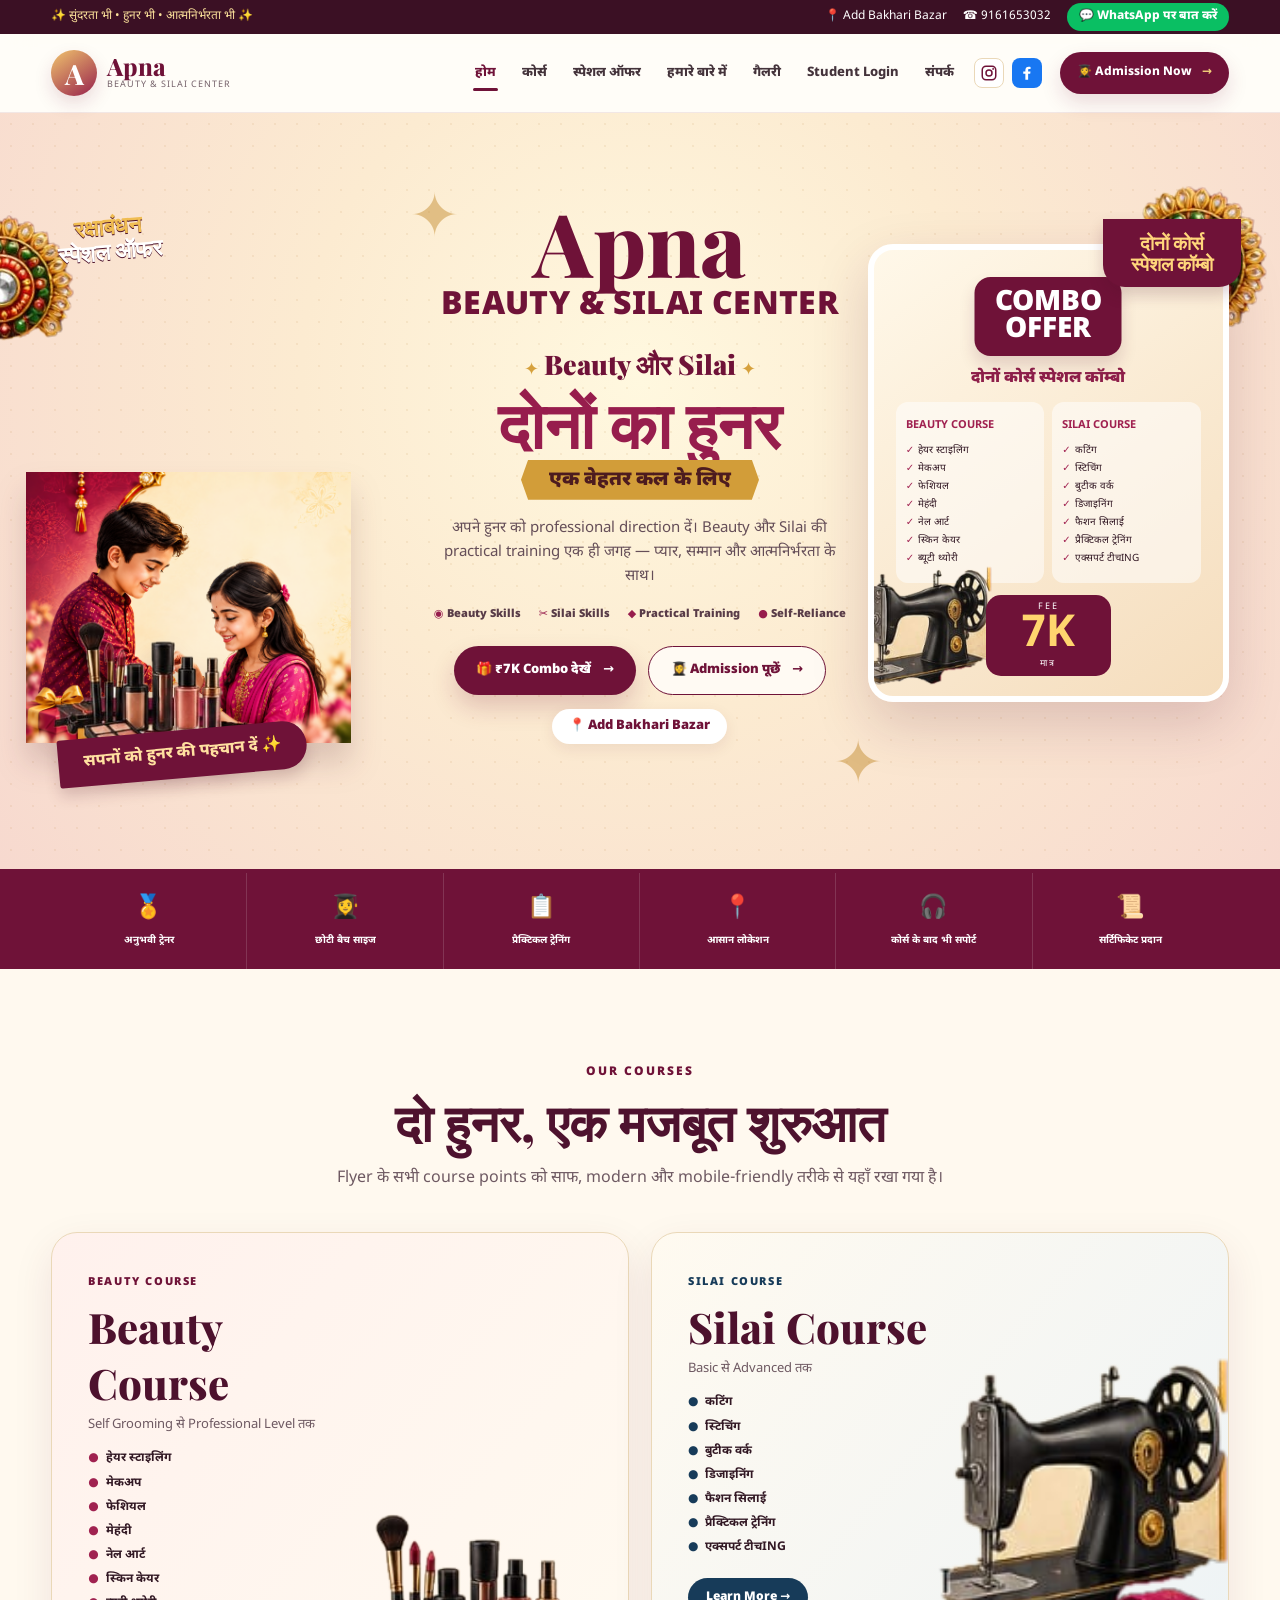
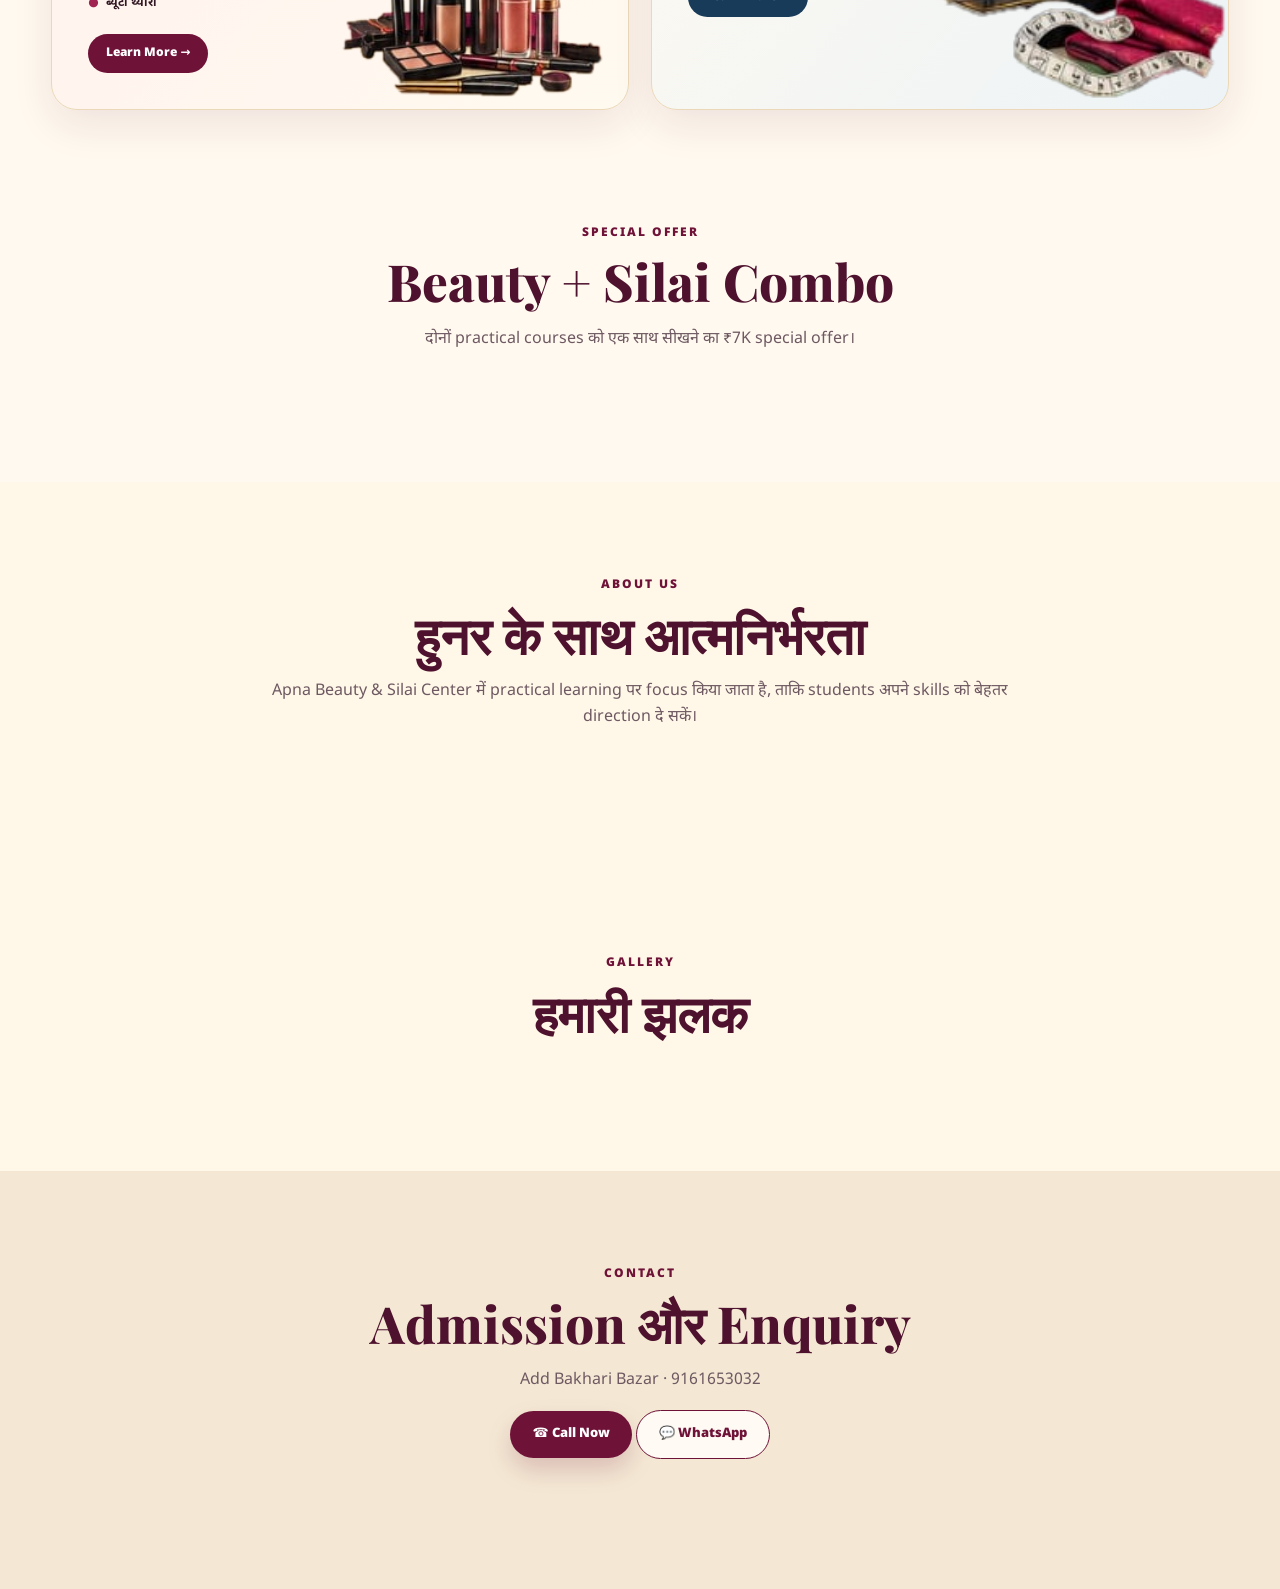
==== commit 5479bbf2: "Add Google Analytics tag for Apna Beauty & Silai Center" ====
--- a/index.html
+++ b/index.html
@@ -26,6 +26,14 @@
 <link rel="preconnect" href="https://fonts.gstatic.com" crossorigin>
 <link href="https://fonts.googleapis.com/css2?family=Noto+Sans+Devanagari:wght@400;500;600;700;800;900&family=Playfair+Display:wght@600;700;800&display=swap" rel="stylesheet">
 <link rel="stylesheet" href="styles.css">
+<!-- Google tag (gtag.js) -->
+<script async src="https://www.googletagmanager.com/gtag/js?id=G-BNDRS2CN6D"></script>
+<script>
+  window.dataLayer = window.dataLayer || [];
+  function gtag(){dataLayer.push(arguments);}
+  gtag('js', new Date());
+  gtag('config', 'G-BNDRS2CN6D');
+</script>
 <script type="application/ld+json">
 {
   "@context": "https://schema.org",
@@ -89,36 +97,16 @@
   <div class="container hero-grid">
     <div class="hero-people-wrap"><div class="festive-note">रक्षाबंधन<br><b>स्पेशल ऑफर</b></div><img class="hero-people" src="assets/extracted/people-cutout.png" alt="भाई-बहन का रक्षाबंधन artwork"><img class="hero-beauty" src="assets/extracted/beauty-tools-cutout.png" alt="Beauty products"><div class="hero-ribbon">सपनों को हुनर की पहचान दें ✨</div></div>
     <div class="hero-copy"><div class="brand-title">Apna</div><div class="brand-subtitle">BEAUTY & SILAI CENTER</div><div class="hero-rule">✦ <span>Beauty और Silai</span> ✦</div><h1>दोनों का हुनर</h1><div class="hero-gold-line">एक बेहतर कल के लिए</div><p>अपने हुनर को professional direction दें। Beauty और Silai की practical training एक ही जगह — प्यार, सम्मान और आत्मनिर्भरता के साथ।</p><div class="hero-benefits"><span><i>◉</i> Beauty Skills</span><span><i>✂</i> Silai Skills</span><span><i>◆</i> Practical Training</span><span><i>●</i> Self-Reliance</span></div><div class="hero-buttons"><a class="btn primary" href="#offer">🎁 ₹7K Combo देखें <span>→</span></a><a class="btn white" href="#contact">👩‍🎓 Admission पूछें <span>→</span></a></div><div class="location">📍 Add Bakhari Bazar</div></div>
-    <div class="hero-combo"><div class="combo-ribbon">दोनों कोर्स<br><b>स्पेशल कॉम्बो</b></div><div class="combo-card"><div class="combo-title">COMBO<br>OFFER</div><div class="combo-sub">दोनों कोर्स स्पेशल कॉम्बो</div><div class="combo-columns"><div><strong>BEAUTY COURSE</strong><ul><li>हेयर स्टाइलिंग</li><li>मेकअप</li><li>फेशियल</li><li>मेहंदी</li><li>नेल आर्ट</li><li>स्किन केयर</li><li>ब्यूटी थ्योरी</li></ul></div><div><strong>SILAI COURSE</strong><ul><li>कटिंग</li><li>स्टिचिंग</li><li>बुटीक वर्क</li><li>डिजाइनिंग</li><li>फैशन सिलाई</li><li>प्रैक्टिकल ट्रेनिंग</li><li>एक्सपर्ट टीचिंग</li></ul></div></div><div class="combo-price"><small>FEE</small><b>7K</b><span>मात्र</span></div><img class="combo-gift" src="assets/extracted/gift-box-cutout.png" alt=""><img class="combo-machine" src="assets/extracted/sewing-machine-cutout.png" alt=""></div></div>
+    <div class="hero-combo"><div class="combo-ribbon">दोनों कोर्स<br><b>स्पेशल कॉम्बो</b></div><div class="combo-card"><div class="combo-title">COMBO<br>OFFER</div><div class="combo-sub">दोनों कोर्स स्पेशल कॉम्बो</div><div class="combo-columns"><div><strong>BEAUTY COURSE</strong><ul><li>हेयर स्टाइलिंग</li><li>मेकअप</li><li>फेशियल</li><li>मेहंदी</li><li>नेल आर्ट</li><li>स्किन केयर</li><li>ब्यूटी थ्योरी</li></ul></div><div><strong>SILAI COURSE</strong><ul><li>कटिंग</li><li>स्टिचिंग</li><li>बुटीक वर्क</li><li>डिजाइनिंग</li><li>फैशन सिलाई</li><li>प्रैक्टिकल ट्रेनिंग</li><li>एक्सपर्ट टीचING</li></ul></div></div><div class="combo-price"><small>FEE</small><b>7K</b><span>मात्र</span></div><img class="combo-gift" src="assets/extracted/gift-box-cutout.png" alt=""><img class="combo-machine" src="assets/extracted/sewing-machine-cutout.png" alt=""></div></div>
   </div>
 </section>
 <section class="trust-strip"><div class="container trust-grid"><div><span>🏅</span><b>अनुभवी ट्रेनर</b></div><div><span>👩‍🎓</span><b>छोटी बैच साइज</b></div><div><span>📋</span><b>प्रैक्टिकल ट्रेनिंग</b></div><div><span>📍</span><b>आसान लोकेशन</b></div><div><span>🎧</span><b>कोर्स के बाद भी सपोर्ट</b></div><div><span>📜</span><b>सर्टिफिकेट प्रदान</b></div></div></section>
-<section id="courses" class="section courses-section"><div class="container"><div class="section-heading"><span class="eyebrow">OUR COURSES</span><h2>दो हुनर, एक मजबूत शुरुआत</h2><p>Flyer के सभी course points को साफ, modern और mobile-friendly तरीके से यहाँ रखा गया है।</p></div><div class="course-grid"><article class="big-course beauty-course"><div class="course-text"><span class="course-label">BEAUTY COURSE</span><h3>Beauty Course</h3><p>Self Grooming से Professional Level तक</p><ul><li>हेयर स्टाइलिंग</li><li>मेकअप</li><li>फेशियल</li><li>मेहंदी</li><li>नेल आर्ट</li><li>स्किन केयर</li><li>ब्यूटी थ्योरी</li></ul><a class="course-btn" href="#contact">Learn More →</a></div><img src="assets/extracted/beauty-tools-cutout.png" class="course-beauty-img" alt="Beauty tools"></article><article class="big-course silai-course"><div class="course-text"><span class="course-label">SILAI COURSE</span><h3>Silai Course</h3><p>Basic से Advanced तक</p><ul><li>कटिंग</li><li>स्टिचिंग</li><li>बुटीक वर्क</li><li>डिजाइनिंग</li><li>फैशन सिलाई</li><li>प्रैक्टिकल ट्रेनिंग</li><li>एक्सपर्ट टीचिंग</li></ul><a class="course-btn blue" href="#contact">Learn More →</a></div><img src="assets/extracted/sewing-machine-cutout.png" class="course-machine" alt="Sewing machine"><img src="assets/extracted/fabrics-cutout.png" class="course-fabric" alt="Colorful fabrics"></article></div></div></section>
-<section id="offer" class="offer-section"><div class="container"><div class="offer-card"><div class="offer-side"><span>✓</span><b>दो कोर्स<br>एक मौका</b><small>सभी जरूरी स्किल्स</small></div><div class="offer-main"><div class="offer-badge">COMBO<br>OFFER</div><h2>दोनों कोर्स<br><span>स्पेशल कॉम्बो</span></h2><div class="offer-points"><span>🎓 करियर में बेहतर अवसर</span><span>💰 कम फीस • अधिक सीख</span><span>❤️ आत्मनिर्भर बनें</span><span>📜 सर्टिफिकेट के साथ प्रशिक्षण</span></div></div><div class="offer-fee"><small>FEE</small><b>₹7K</b><span>मात्र</span><img src="assets/extracted/gift-box-cutout.png" alt=""></div></div><img class="offer-flyer" src="assets/flyer.svg" alt="₹12,000 से ₹7,000 Beauty Parlour और Silai Special Offer"></div></section>
-<section id="about" class="section about-section"><div class="container"><div class="section-heading"><span class="eyebrow">WHY CHOOSE US?</span><h2>हमारी खासियत</h2></div><div class="why-grid"><div><span>🎓</span><h3>100% Practical Training</h3><p>सिर्फ theory नहीं, पूरा practical focus.</p></div><div><span>₹</span><h3>Budget Friendly</h3><p>कम फीस में बेहतर skill learning.</p></div><div><span>◷</span><h3>Flexible Batches</h3><p>अपनी सुविधा के अनुसार समय.</p></div><div><span>📈</span><h3>Bright Future</h3><p>हुनर, कामयाबी और आत्मनिर्भरता.</p></div></div><div class="about-story"><div class="story-visual"><div class="story-glow"></div><img src="assets/extracted/people-cutout.png" alt=""><img class="story-rakhi" src="assets/extracted/rakhi-cutout.png" alt=""></div><div class="story-copy"><span class="eyebrow">APNA BEAUTY & SILAI CENTER</span><h2>हुनर भी — सम्मान भी — आत्मनिर्भरता भी</h2><p>हमारा उद्देश्य beauty और सिलाई जैसे practical skills को आसान और उपयोगी तरीके से सीखने का अवसर देना है, ताकि सीखने वाला अपने हुनर को confidence के साथ आगे बढ़ा सके।</p><div class="story-list"><div><b>01</b><span><strong>Practical Learning</strong><small>सीखते हुए practice पर focus.</small></span></div><div><b>02</b><span><strong>दो हुनर एक जगह</strong><small>Beauty और Silai की structured learning.</small></span></div><div><b>03</b><span><strong>Skill to Self-Reliance</strong><small>अपने हुनर को आगे बढ़ाने की दिशा.</small></span></div></div></div></div></div></section>
-<section id="gallery" class="gallery-section"><div class="container"><div class="section-heading"><span class="eyebrow">OUR GALLERY</span><h2>हमारी झलकियाँ</h2><p>Beauty, Mehndi, Silai और practical learning से जुड़े visual highlights.</p></div><div class="gallery-grid"><div class="gallery-item large"><img src="assets/extracted/beauty-tools-cutout.png" alt="Beauty tools"><span>Beauty Skills</span></div><div class="gallery-item"><img src="assets/extracted/people-cutout.png" alt="Festive brother sister artwork"><span>Festive Special</span></div><div class="gallery-item"><img src="assets/extracted/sewing-machine-cutout.png" alt="Sewing machine"><span>Silai Training</span></div><div class="gallery-item"><img src="assets/extracted/fabrics-cutout.png" alt="Fabrics"><span>Fashion & Boutique</span></div><div class="gallery-item full"><img src="assets/flyer.svg" alt="₹12,000 से ₹7,000 Beauty Parlour और Silai Special Offer"><span>Special Offer</span></div></div></div></section>
-<section class="reviews-section"><div class="container"><div class="section-heading"><span class="eyebrow">STUDENT FEEDBACK</span><h2>हमारी स्टूडेंट्स की राय</h2></div><div class="review-grid"><article><div class="avatar">P</div><p>“यहाँ की training बहुत अच्छी है। सीखने के साथ practice करने का मौका मिलता है।”</p><b>— Pooja Verma</b><span>★★★★★</span></article><article><div class="avatar">N</div><p>“Silai का course बहुत ही practical है। अपने boutique के काम की शुरुआत करने में मदद मिली।”</p><b>— Neha Singh</b><span>★★★★★</span></article><article><div class="avatar">R</div><p>“दोनों courses का combo लेकर बहुत फायदा हुआ। सीखने के साथ confidence भी बढ़ा।”</p><b>— Ritu Kumari</b><span>★★★★★</span></article></div></div></section>
-<section id="contact" class="contact-section"><div class="container contact-grid"><div class="enquiry-card"><div class="enquiry-title"><span>QUICK ENQUIRY</span><b>(WhatsApp पर भेजें)</b></div><p>Form भरें और आपका पूरा message WhatsApp पर तैयार हो जाएगा।</p><form id="enquiryForm"><div class="form-row"><input id="name" required placeholder="आपका नाम"><input id="phone" required inputmode="numeric" placeholder="10 digit मोबाइल नंबर"></div><div class="form-row"><select id="course"><option>Beauty Course</option><option>Silai Course</option><option>Combo Offer — ₹7K</option></select><select id="batch"><option>Batch timing पूछना है</option><option>Morning</option><option>Afternoon</option><option>Evening</option></select></div><textarea id="message" rows="4" placeholder="आप क्या जानना चाहते हैं?"></textarea><button class="whatsapp-submit" type="submit">🟢 WhatsApp पर Enquiry भेजें <span>→</span></button><div id="formNote"></div></form></div><div class="location-card"><div class="location-title"><span>हमारा लोकेशन</span><a href="https://www.google.com/maps/search/?api=1&query=Add+Bakhari+Bazar" target="_blank" rel="noopener">Google Map पर देखें →</a></div><div class="fake-map"><div class="map-grid"></div><div class="map-pin">📍</div><div class="map-label"><b>Apna Beauty & Silai Center</b><small>Add Bakhari Bazar</small></div></div></div></div></section>
-<section class="final-cta"><div class="container"><p>“रक्षाबंधन के खास, सीखो कुछ नया और बनाओ अपना भविष्य सुनहरा!”</p><a href="#contact">आज ही Admission लें →</a></div></section>
+<section id="courses" class="section courses-section"><div class="container"><div class="section-heading"><span class="eyebrow">OUR COURSES</span><h2>दो हुनर, एक मजबूत शुरुआत</h2><p>Flyer के सभी course points को साफ, modern और mobile-friendly तरीके से यहाँ रखा गया है।</p></div><div class="course-grid"><article class="big-course beauty-course"><div class="course-text"><span class="course-label">BEAUTY COURSE</span><h3>Beauty Course</h3><p>Self Grooming से Professional Level तक</p><ul><li>हेयर स्टाइलिंग</li><li>मेकअप</li><li>फेशियल</li><li>मेहंदी</li><li>नेल आर्ट</li><li>स्किन केयर</li><li>ब्यूटी थ्योरी</li></ul><a class="course-btn" href="#contact">Learn More →</a></div><img src="assets/extracted/beauty-tools-cutout.png" class="course-beauty-img" alt="Beauty tools"></article><article class="big-course silai-course"><div class="course-text"><span class="course-label">SILAI COURSE</span><h3>Silai Course</h3><p>Basic से Advanced तक</p><ul><li>कटिंग</li><li>स्टिचिंग</li><li>बुटीक वर्क</li><li>डिजाइनिंग</li><li>फैशन सिलाई</li><li>प्रैक्टिकल ट्रेनिंग</li><li>एक्सपर्ट टीचING</li></ul><a class="course-btn blue" href="#contact">Learn More →</a></div><img src="assets/extracted/sewing-machine-cutout.png" class="course-machine" alt="Sewing machine"><img src="assets/extracted/fabrics-cutout.png" class="course-fabric" alt="Colorful fabrics"></article></div></div></section>
+<section id="offer" class="offer-section"><div class="container"><div class="section-heading"><span class="eyebrow">SPECIAL OFFER</span><h2>Beauty + Silai Combo</h2><p>दोनों practical courses को एक साथ सीखने का ₹7K special offer।</p></div></div></section>
+<section id="about" class="section"><div class="container"><div class="section-heading"><span class="eyebrow">ABOUT US</span><h2>हुनर के साथ आत्मनिर्भरता</h2><p>Apna Beauty & Silai Center में practical learning पर focus किया जाता है, ताकि students अपने skills को बेहतर direction दे सकें।</p></div></div></section>
+<section id="gallery" class="section"><div class="container"><div class="section-heading"><span class="eyebrow">GALLERY</span><h2>हमारी झलक</h2></div></div></section>
+<section id="contact" class="section contact-section"><div class="container"><div class="section-heading"><span class="eyebrow">CONTACT</span><h2>Admission और Enquiry</h2><p>Add Bakhari Bazar · 9161653032</p><div><a class="btn primary" href="tel:+919161653032">☎ Call Now</a> <a class="btn white" href="https://wa.me/919161653032" target="_blank" rel="noopener">💬 WhatsApp</a></div></div></div></section>
 </main>
-<footer>
- <div class="container footer-main">
-  <div class="footer-brand"><a class="brand" href="#home"><span class="brand-round">A</span><span><b>Apna</b><small>BEAUTY & SILAI CENTER</small></span></a><p>Beauty • Silai • Skill • Self-Reliance</p></div>
-  <div class="footer-links"><a href="#home">होम</a><a href="#courses">कोर्स</a><a href="#offer">स्पेशल ऑफर</a><a href="#about">हमारे बारे में</a><a href="#gallery">गैलरी</a><a href="#contact">संपर्क</a></div>
-  <div class="footer-contact"><b>Follow Us</b><div class="socials"><a id="instagramFooter" aria-label="Instagram" target="_blank" rel="noopener"><svg class="social-icon" viewBox="0 0 24 24" aria-hidden="true"><rect x="3" y="3" width="18" height="18" rx="5" fill="none" stroke="currentColor" stroke-width="2"/><circle cx="12" cy="12" r="4" fill="none" stroke="currentColor" stroke-width="2"/><circle cx="17.5" cy="6.5" r="1.25" fill="currentColor"/></svg></a><a id="facebookFooter" aria-label="Facebook" target="_blank" rel="noopener"><svg class="social-icon" viewBox="0 0 24 24" aria-hidden="true"><path fill="currentColor" d="M13.5 21v-8h2.75l.4-3h-3.15V8.08c0-.87.24-1.46 1.5-1.46h1.76V3.94c-.31-.04-1.37-.14-2.6-.14-2.57 0-4.33 1.57-4.33 4.46V10H7v3h2.83v8h3.67Z"/></svg></a></div><span>📍 Add Bakhari Bazar</span><a href="tel:+919161653032">☎ 9161653032</a></div>
- </div>
- <section class="leadership-section" id="leadership">
-  <div class="container">
-   <div class="section-heading leadership-heading"><span class="eyebrow">OUR LEADERSHIP</span><h2>Director & Manager</h2><p>हमारे center की जिम्मेदारी संभालने वाली टीम से मिलिए। फोटो पर click करने पर दूसरी profile photo दिखाई देगी।</p></div>
-   <div class="leadership-grid">
-    <article class="profile-card" data-profile-switch><button class="profile-photo" type="button" aria-label="Director की दूसरी photo दिखाएँ"><img class="profile-image profile-image-primary" src="assets/director.png" alt="Gaurani Singh - Director" loading="lazy"><img class="profile-image profile-image-secondary" src="assets/director1.png" alt="Gaurani Singh - Director alternate photo" loading="lazy"><span class="profile-photo-hint">फोटो बदलें ↻</span></button><div class="profile-content"><span class="profile-role">DIRECTOR</span><h3>Gaurani Singh</h3><a class="profile-phone" href="tel:+917398013197">☎ 7398013197</a><a class="profile-wa" href="https://wa.me/917398013197" target="_blank" rel="noopener">WhatsApp करें →</a></div></article>
-    <article class="profile-card" data-profile-switch><button class="profile-photo" type="button" aria-label="Manager की दूसरी photo दिखाएँ"><img class="profile-image profile-image-primary" src="assets/managerimg.png" alt="Arun Singh - Manager" loading="lazy"><img class="profile-image profile-image-secondary" src="assets/manager.png" alt="Arun Singh - Manager alternate photo" loading="lazy"><span class="profile-photo-hint">फोटो बदलें ↻</span></button><div class="profile-content"><span class="profile-role">MANAGER</span><h3>Arun Singh</h3><a class="profile-phone" href="tel:+919161653032">☎ 9161653032</a><a class="profile-wa" href="https://wa.me/919161653032" target="_blank" rel="noopener">WhatsApp करें →</a></div></article>
-   </div>
-  </div>
- </section>
- <div class="container copyright">© <span id="year"></span> Apna Beauty & Silai Center. All Rights Reserved.</div>
-</footer>
-<a class="floating-wa" href="https://wa.me/919161653032" target="_blank" rel="noopener" aria-label="WhatsApp">◔</a>
 <script src="script.js"></script>
 </body>
-</html>+</html>
